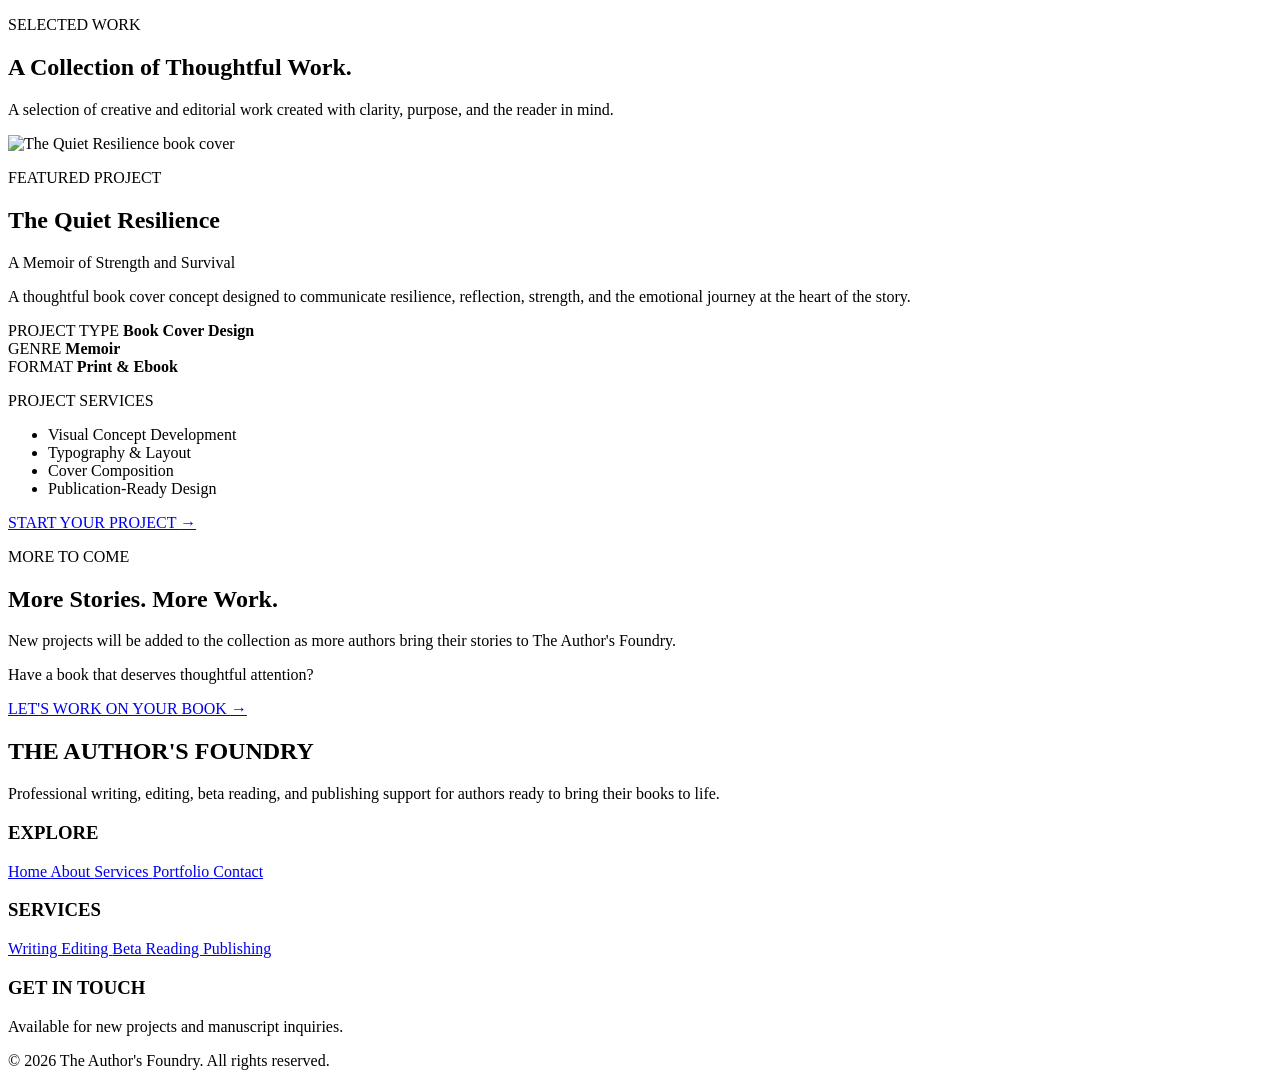
==== portfolio.html @ cd35de69 "Create portfolio.html" ====
<!DOCTYPE html>
<html lang="en">

<head>

    <meta charset="UTF-8">

    <meta
        name="viewport"
        content="width=device-width, initial-scale=1.0"
    >

    <title>Portfolio | The Author's Foundry</title>

    <!-- Google Fonts -->

    <link rel="preconnect" href="https://fonts.googleapis.com">

    <link
        rel="preconnect"
        href="https://fonts.gstatic.com"
        crossorigin
    >

    <link
        href="https://fonts.googleapis.com/css2?family=Inter:wght@400;500;600&family=Playfair+Display:ital,wght@0,400;0,500;0,600;0,700;1,500;1,600&display=swap"
        rel="stylesheet"
    >

    <!-- Main Stylesheet -->

    <link rel="stylesheet" href="css/style.css">

</head>


<body>


<!-- =================================
     PORTFOLIO PAGE
================================= -->

<main class="portfolio-page">


    <!-- =================================
         PAGE INTRO
    ================================= -->

    <section class="portfolio-page-hero">

        <p class="portfolio-eyebrow">
            SELECTED WORK
        </p>

        <h1>
            A Collection of
            <span>Thoughtful Work.</span>
        </h1>

        <p class="portfolio-page-intro">
            A selection of creative and editorial work created
            with clarity, purpose, and the reader in mind.
        </p>

    </section>



    <!-- =================================
         FEATURED PROJECT
    ================================= -->

    <section class="portfolio-featured-project">


        <!-- BOOK COVER -->

        <div class="portfolio-featured-cover">

            <img
                src="images/quiet-resilience.png"
                alt="The Quiet Resilience book cover"
            >

        </div>



        <!-- PROJECT INFORMATION -->

        <div class="portfolio-featured-content">

            <p class="portfolio-project-category">
                FEATURED PROJECT
            </p>

            <h2>
                The Quiet Resilience
            </h2>

            <p class="portfolio-project-subtitle">
                A Memoir of Strength and Survival
            </p>

            <p class="portfolio-project-description">

                A thoughtful book cover concept designed to
                communicate resilience, reflection, strength,
                and the emotional journey at the heart of the
                story.

            </p>


            <!-- PROJECT DETAILS -->

            <div class="portfolio-project-details">

                <div>

                    <span>PROJECT TYPE</span>

                    <strong>
                        Book Cover Design
                    </strong>

                </div>


                <div>

                    <span>GENRE</span>

                    <strong>
                        Memoir
                    </strong>

                </div>


                <div>

                    <span>FORMAT</span>

                    <strong>
                        Print & Ebook
                    </strong>

                </div>

            </div>


            <!-- SERVICES -->

            <div class="portfolio-services">

                <p>
                    PROJECT SERVICES
                </p>

                <ul>

                    <li>
                        Visual Concept Development
                    </li>

                    <li>
                        Typography & Layout
                    </li>

                    <li>
                        Cover Composition
                    </li>

                    <li>
                        Publication-Ready Design
                    </li>

                </ul>

            </div>


            <!-- CTA -->

            <a
                href="index.html#contact"
                class="portfolio-project-button"
            >

                START YOUR PROJECT

                <span>→</span>

            </a>

        </div>

    </section>



    <!-- =================================
         FUTURE WORK
    ================================= -->

    <section class="portfolio-coming">

        <p class="portfolio-eyebrow">
            MORE TO COME
        </p>

        <h2>
            More Stories.
            <span>More Work.</span>
        </h2>

        <p>
            New projects will be added to the collection as
            more authors bring their stories to The Author's
            Foundry.
        </p>

    </section>



    <!-- =================================
         FINAL CTA
    ================================= -->

    <section class="portfolio-page-cta">

        <p>
            Have a book that deserves thoughtful attention?
        </p>

        <a href="index.html#contact">

            LET'S WORK ON YOUR BOOK

            <span>→</span>

        </a>

    </section>


</main>



<!-- =================================
     FOOTER
================================= -->

<footer class="site-footer">

    <div class="footer-container">


        <!-- BRAND -->

        <div class="footer-brand">

            <h2>

                THE AUTHOR'S

                <span>FOUNDRY</span>

            </h2>

            <p>

                Professional writing, editing, beta reading,
                and publishing support for authors ready to
                bring their books to life.

            </p>

        </div>



        <!-- EXPLORE -->

        <div class="footer-links">

            <h3>
                EXPLORE
            </h3>

            <a href="index.html">
                Home
            </a>

            <a href="index.html#about">
                About
            </a>

            <a href="index.html#services">
                Services
            </a>

            <a href="portfolio.html">
                Portfolio
            </a>

            <a href="index.html#contact">
                Contact
            </a>

        </div>



        <!-- SERVICES -->

        <div class="footer-links">

            <h3>
                SERVICES
            </h3>

            <a href="index.html#services">
                Writing
            </a>

            <a href="index.html#services">
                Editing
            </a>

            <a href="index.html#services">
                Beta Reading
            </a>

            <a href="index.html#services">
                Publishing
            </a>

        </div>



        <!-- CONTACT -->

        <div class="footer-contact">

            <h3>
                GET IN TOUCH
            </h3>

            <p>
                Available for new projects
                and manuscript inquiries.
            </p>

        </div>


    </div>



    <!-- FOOTER BOTTOM -->

    <div class="footer-bottom">

        <p>
            © 2026 The Author's Foundry.
            All rights reserved.
        </p>

    </div>


</footer>



</body>

</html>
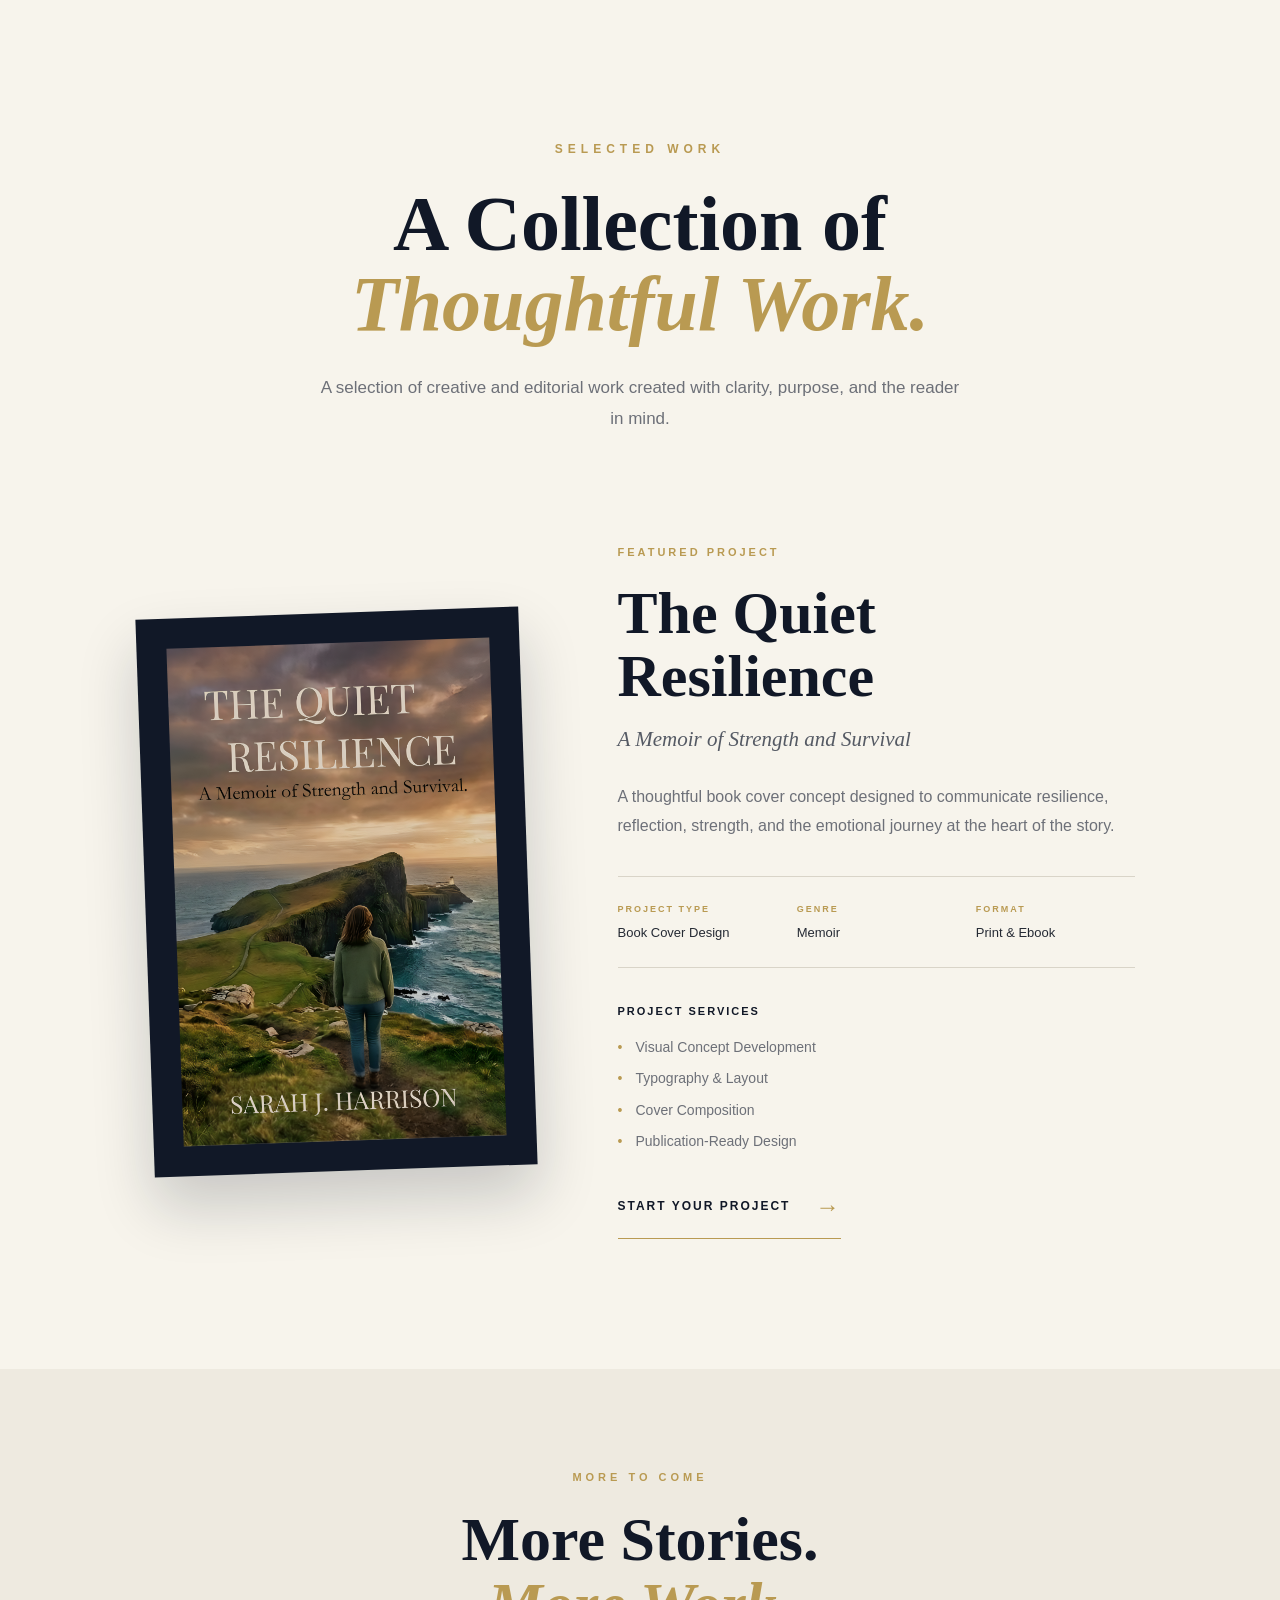
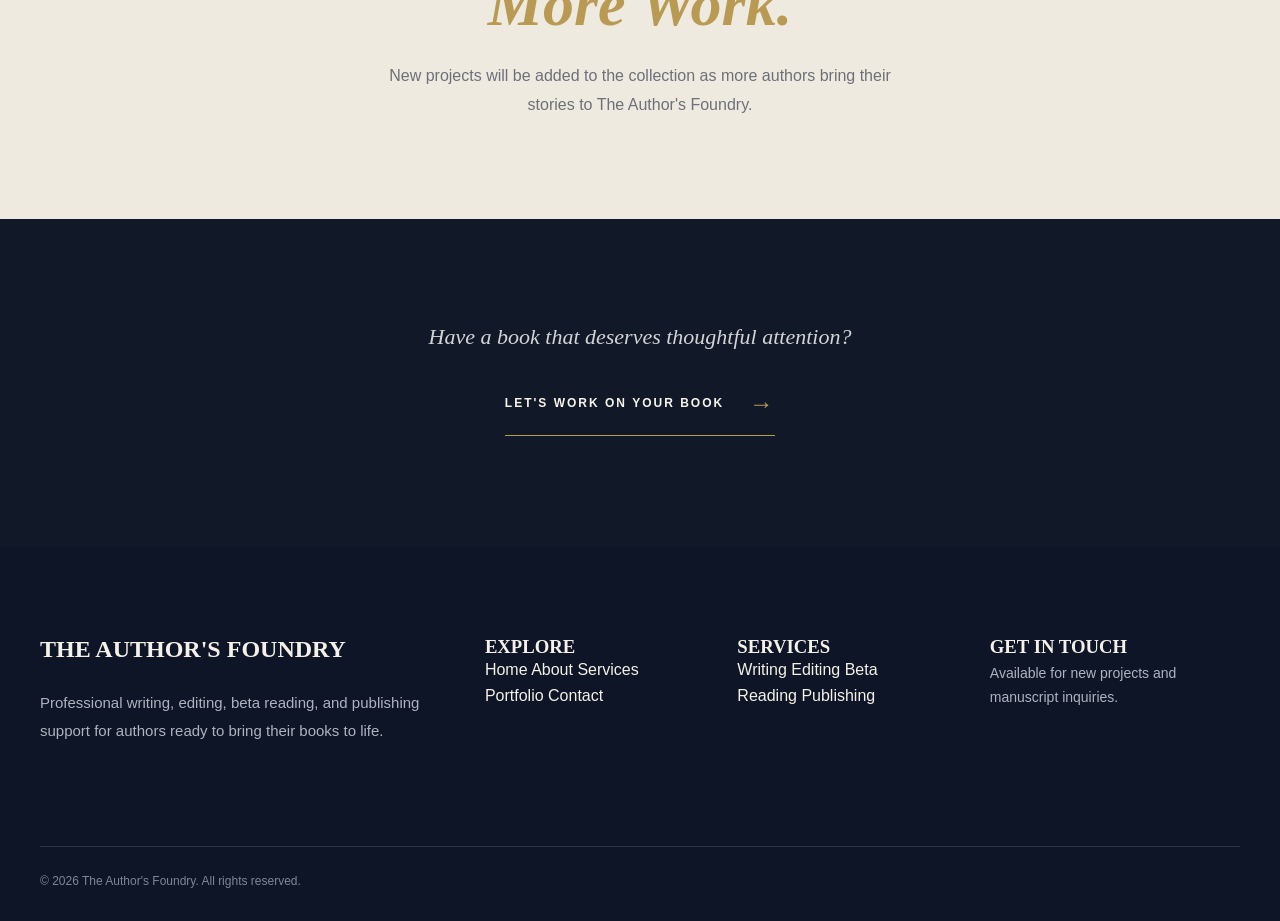
==== commit a9f4584c: "portfolio.html" ====
--- a/portfolio.html
+++ b/portfolio.html
@@ -29,7 +29,7 @@
 
     <!-- Main Stylesheet -->
 
-    <link rel="stylesheet" href="css/style.css">
+    <link rel="stylesheet" href="style.css">
 
 </head>
 
@@ -80,7 +80,7 @@
         <div class="portfolio-featured-cover">
 
             <img
-                src="images/quiet-resilience.png"
+                src="quiet-resilience.png"
                 alt="The Quiet Resilience book cover"
             >
 
--- a/style.css
+++ b/style.css
@@ -0,0 +1,5146 @@
+/* =========================================
+   THE AUTHOR'S FOUNDRY
+   Global Styles
+   ========================================= */
+
+
+/* ---------- CSS VARIABLES ---------- */
+
+:root {
+    --navy: #101828;
+    --navy-light: #182337;
+
+    --ivory: #f8f5ef;
+    --beige: #efe9de;
+
+    --gold: #b8944a;
+    --gold-light: #d2b878;
+
+    --white: #ffffff;
+    --black: #111111;
+    --text: #242424;
+    --text-light: #667085;
+
+    --serif: "Playfair Display", Georgia, serif;
+    --sans: "Inter", Arial, sans-serif;
+
+    --container: 1200px;
+    --radius: 8px;
+
+    --transition: 0.3s ease;
+}
+
+
+/* ---------- RESET ---------- */
+
+* {
+    margin: 0;
+    padding: 0;
+    box-sizing: border-box;
+}
+
+
+html {
+    scroll-behavior: smooth;
+}
+
+
+body {
+    font-family: var(--sans);
+    color: var(--text);
+    background: var(--ivory);
+    line-height: 1.6;
+}
+
+
+/* ---------- IMAGES ---------- */
+
+img {
+    max-width: 100%;
+    display: block;
+}
+
+
+/* ---------- LINKS ---------- */
+
+a {
+    color: inherit;
+    text-decoration: none;
+}
+
+
+/* ---------- BUTTONS ---------- */
+
+button,
+a {
+    -webkit-tap-highlight-color: transparent;
+}
+
+
+/* ---------- CONTAINER ---------- */
+
+.container {
+    width: min(100% - 40px, var(--container));
+    margin-inline: auto;
+}
+
+
+/* ---------- HEADINGS ---------- */
+
+h1,
+h2,
+h3,
+h4 {
+    font-family: var(--serif);
+    line-height: 1.15;
+}
+
+
+/* ---------- BUTTON ---------- */
+
+.btn {
+    display: inline-flex;
+    align-items: center;
+    justify-content: center;
+
+    padding: 14px 24px;
+
+    border: 1px solid transparent;
+    border-radius: var(--radius);
+
+    font-family: var(--sans);
+    font-size: 0.9rem;
+    font-weight: 600;
+
+    cursor: pointer;
+
+    transition: var(--transition);
+}
+
+
+.btn-primary {
+    background: var(--gold);
+    color: var(--white);
+}
+
+
+.btn-primary:hover {
+    background: var(--gold-light);
+}
+
+
+.btn-outline {
+    border-color: var(--gold);
+    color: var(--gold);
+    background: transparent;
+}
+
+
+.btn-outline:hover {
+    background: var(--gold);
+    color: var(--white);
+}
+
+
+/* ---------- SECTION ---------- */
+
+.section {
+    padding: 90px 0;
+}
+
+
+/* ---------- MOBILE ---------- */
+
+@media (max-width: 768px) {
+
+    .container {
+        width: min(100% - 32px, var(--container));
+    }
+
+    .section {
+        padding: 70px 0;
+    }
+
+    .btn {
+        padding: 13px 20px;
+    }
+
+}
+/* =========================================
+   HEADER / NAVIGATION
+   ========================================= */
+
+.site-header {
+    position: relative;
+    z-index: 1000;
+
+    background: var(--navy);
+    color: var(--white);
+}
+
+
+.nav-container {
+    min-height: 82px;
+
+    display: flex;
+    align-items: center;
+    justify-content: space-between;
+
+    gap: 30px;
+}
+
+
+/* ---------- BRAND ---------- */
+
+.brand {
+    display: flex;
+    flex-direction: column;
+
+    line-height: 1;
+    flex-shrink: 0;
+}
+
+
+.brand-main {
+    font-family: var(--sans);
+    font-size: 0.65rem;
+    font-weight: 600;
+
+    letter-spacing: 0.18em;
+}
+
+
+.brand-sub {
+    margin-top: 4px;
+
+    font-family: var(--serif);
+    font-size: 1.35rem;
+    font-weight: 600;
+
+    letter-spacing: 0.04em;
+}
+
+
+/* ---------- DESKTOP NAV ---------- */
+
+.desktop-nav {
+    display: flex;
+    align-items: center;
+    gap: 28px;
+
+    margin-left: auto;
+}
+
+
+.desktop-nav a {
+    position: relative;
+
+    font-size: 0.85rem;
+    font-weight: 500;
+
+    color: rgba(255, 255, 255, 0.85);
+
+    transition: var(--transition);
+}
+
+
+.desktop-nav a:hover {
+    color: var(--gold-light);
+}
+
+
+/* ---------- NAV CTA ---------- */
+
+.nav-cta {
+    padding: 11px 18px;
+    font-size: 0.8rem;
+}
+
+
+/* ---------- MOBILE MENU BUTTON ---------- */
+
+.menu-toggle {
+    display: none;
+
+    width: 42px;
+    height: 42px;
+
+    padding: 9px;
+
+    border: 1px solid rgba(255, 255, 255, 0.25);
+    border-radius: 6px;
+
+    background: transparent;
+
+    cursor: pointer;
+}
+
+
+.menu-toggle span {
+    display: block;
+
+    width: 100%;
+    height: 2px;
+
+    margin: 5px 0;
+
+    background: var(--white);
+
+    transition: var(--transition);
+}
+
+
+/* ---------- MOBILE NAV ---------- */
+
+.mobile-nav {
+    display: none;
+
+    flex-direction: column;
+
+    padding: 20px 16px 25px;
+
+    border-top: 1px solid rgba(255, 255, 255, 0.1);
+
+    background: var(--navy);
+}
+
+
+.mobile-nav a {
+    padding: 14px 0;
+
+    font-size: 0.95rem;
+
+    color: rgba(255, 255, 255, 0.9);
+}
+
+
+.mobile-nav .btn {
+    width: 100%;
+    margin-top: 10px;
+}
+
+
+/* =========================================
+   MOBILE HEADER
+   ========================================= */
+
+@media (max-width: 768px) {
+
+    .nav-container {
+        min-height: 72px;
+    }
+
+    .desktop-nav,
+    .nav-cta {
+        display: none;
+    }
+
+    .menu-toggle {
+        display: block;
+    }
+
+    .mobile-nav.active {
+        display: flex;
+    }
+
+    .brand-sub {
+        font-size: 1.2rem;
+    }
+}
+/* =========================================
+   HERO SECTION
+   ========================================= */
+
+.hero {
+    position: relative;
+
+    overflow: hidden;
+
+    background: var(--navy);
+    color: var(--white);
+
+    padding: 100px 0 90px;
+}
+
+
+.hero-container {
+    display: grid;
+
+    grid-template-columns: 1.15fr 0.85fr;
+
+    align-items: center;
+
+    gap: 70px;
+
+    min-height: 600px;
+}
+
+
+/* ---------- HERO CONTENT ---------- */
+
+.hero-content {
+    position: relative;
+    z-index: 2;
+}
+
+
+.eyebrow {
+    margin-bottom: 22px;
+
+    color: var(--gold-light);
+
+    font-size: 0.72rem;
+    font-weight: 600;
+
+    letter-spacing: 0.16em;
+}
+
+
+.hero h1 {
+    max-width: 700px;
+
+    font-size: clamp(3.2rem, 6vw, 5.8rem);
+
+    font-weight: 600;
+
+    letter-spacing: -0.03em;
+}
+
+
+.hero h1 span {
+    display: block;
+
+    color: var(--gold-light);
+
+    font-style: italic;
+}
+
+
+.hero-description {
+    max-width: 590px;
+
+    margin-top: 28px;
+
+    color: rgba(255, 255, 255, 0.72);
+
+    font-size: 1.05rem;
+
+    line-height: 1.8;
+}
+
+
+.hero-buttons {
+    display: flex;
+    flex-wrap: wrap;
+
+    gap: 14px;
+
+    margin-top: 35px;
+}
+
+
+/* ---------- LIGHT OUTLINE BUTTON ---------- */
+
+.btn-outline-light {
+    border-color: rgba(255, 255, 255, 0.35);
+
+    color: var(--white);
+
+    background: transparent;
+}
+
+
+.btn-outline-light:hover {
+    border-color: var(--gold-light);
+
+    color: var(--gold-light);
+}
+
+
+/* ---------- HERO TRUST ---------- */
+
+.hero-trust {
+    display: flex;
+    flex-wrap: wrap;
+
+    gap: 18px;
+
+    margin-top: 45px;
+
+    color: rgba(255, 255, 255, 0.5);
+
+    font-size: 0.72rem;
+    font-weight: 500;
+
+    letter-spacing: 0.08em;
+    text-transform: uppercase;
+}
+
+
+.hero-trust span:not(:last-child)::after {
+    content: "•";
+
+    margin-left: 18px;
+
+    color: var(--gold);
+}
+
+
+/* =========================================
+   HERO BOOK VISUAL
+   ========================================= */
+
+.hero-visual {
+    position: relative;
+
+    display: flex;
+
+    align-items: center;
+    justify-content: center;
+
+    min-height: 500px;
+}
+
+
+.book-card {
+    position: relative;
+
+    z-index: 2;
+
+    transform: rotate(-5deg);
+
+    filter: drop-shadow(25px 30px 25px rgba(0, 0, 0, 0.35));
+
+    transition: transform 0.5s ease;
+}
+
+
+.book-card:hover {
+    transform: rotate(-2deg) translateY(-8px);
+}
+
+
+.book-cover {
+    width: 280px;
+    height: 400px;
+
+    padding: 35px 30px;
+
+    display: flex;
+    flex-direction: column;
+    justify-content: space-between;
+
+    background:
+        linear-gradient(
+            145deg,
+            #182337,
+            #0b111d
+        );
+
+    border: 1px solid rgba(184, 148, 74, 0.5);
+
+    box-shadow:
+        inset 0 0 0 8px rgba(184, 148, 74, 0.04),
+        inset 0 0 40px rgba(0, 0, 0, 0.4);
+}
+
+
+.book-cover-top {
+    font-size: 0.65rem;
+    font-weight: 600;
+
+    letter-spacing: 0.2em;
+
+    color: var(--gold-light);
+}
+
+
+.book-cover-title {
+    font-family: var(--serif);
+
+    font-size: 3.3rem;
+    font-weight: 600;
+
+    line-height: 0.95;
+
+    letter-spacing: -0.03em;
+}
+
+
+.book-cover-bottom {
+    font-size: 0.58rem;
+    font-weight: 500;
+
+    letter-spacing: 0.16em;
+
+    color: rgba(255, 255, 255, 0.6);
+}
+
+
+/* ---------- DECORATIVE ELEMENTS ---------- */
+
+.hero-decoration {
+    position: absolute;
+
+    border: 1px solid rgba(184, 148, 74, 0.25);
+
+    border-radius: 50%;
+}
+
+
+.decoration-one {
+    width: 330px;
+    height: 330px;
+
+    top: 50%;
+    left: 50%;
+
+    transform: translate(-50%, -50%);
+}
+
+
+.decoration-two {
+    width: 430px;
+    height: 430px;
+
+    top: 50%;
+    left: 50%;
+
+    transform: translate(-50%, -50%);
+
+    border-color: rgba(184, 148, 74, 0.1);
+}
+
+
+/* =========================================
+   HERO MOBILE
+   ========================================= */
+
+@media (max-width: 900px) {
+
+    .hero-container {
+        grid-template-columns: 1fr;
+
+        gap: 40px;
+
+        min-height: auto;
+    }
+
+    .hero-content {
+        text-align: center;
+    }
+
+    .hero h1 {
+        margin-inline: auto;
+    }
+
+    .hero-description {
+        margin-inline: auto;
+    }
+
+    .hero-buttons {
+        justify-content: center;
+    }
+
+    .hero-trust {
+        justify-content: center;
+    }
+
+    .hero-visual {
+        min-height: 440px;
+    }
+}
+
+
+@media (max-width: 768px) {
+
+    .hero {
+        padding: 75px 0 60px;
+    }
+
+    .hero h1 {
+        font-size: clamp(2.8rem, 13vw, 4.2rem);
+    }
+
+    .hero-description {
+        font-size: 0.95rem;
+    }
+
+    .hero-buttons {
+        flex-direction: column;
+    }
+
+    .hero-buttons .btn {
+        width: 100%;
+    }
+
+    .hero-trust {
+        gap: 10px;
+
+        font-size: 0.62rem;
+    }
+
+    .hero-trust span:not(:last-child)::after {
+        margin-left: 10px;
+    }
+
+    .hero-visual {
+        min-height: 400px;
+    }
+
+    .book-cover {
+        width: 230px;
+        height: 330px;
+    }
+
+    .book-cover-title {
+        font-size: 2.7rem;
+    }
+
+    .decoration-one {
+        width: 280px;
+        height: 280px;
+    }
+
+    .decoration-two {
+        width: 350px;
+        height: 350px;
+    }
+}
+/* =========================================
+   INTRODUCTION SECTION
+   ========================================= */
+
+.intro-section {
+    position: relative;
+    overflow: hidden;
+    background: #f5f1e8;
+    color: var(--navy);
+    padding: 110px 0;
+}
+
+
+/* =========================================
+   INTRO CONTAINER
+   ========================================= */
+
+.intro-container {
+    display: grid;
+    grid-template-columns: 1fr 0.9fr;
+    align-items: center;
+    gap: 90px;
+}
+
+
+/* =========================================
+   INTRO CONTENT
+   ========================================= */
+
+.intro-content {
+    max-width: 650px;
+}
+
+
+.section-eyebrow {
+    margin-bottom: 22px;
+    color: var(--gold);
+    font-size: 0.7rem;
+    font-weight: 600;
+    letter-spacing: 0.16em;
+    text-transform: uppercase;
+}
+
+
+.intro-content h2 {
+    max-width: 650px;
+    margin: 0;
+    font-size: clamp(2.7rem, 5vw, 4.8rem);
+    font-weight: 600;
+    line-height: 1.02;
+    letter-spacing: -0.035em;
+}
+
+
+.intro-content h2 span {
+    display: block;
+    color: var(--gold);
+    font-style: italic;
+}
+
+
+.intro-lead {
+    max-width: 570px;
+    margin-top: 30px;
+    color: var(--navy);
+    font-size: 1.15rem;
+    font-weight: 500;
+    line-height: 1.7;
+}
+
+
+.intro-text {
+    max-width: 590px;
+    margin-top: 20px;
+    color: rgba(15, 23, 42, 0.68);
+    font-size: 0.98rem;
+    line-height: 1.8;
+}
+
+
+/* =========================================
+   TEXT LINK
+   ========================================= */
+
+.text-link {
+    display: inline-flex;
+    align-items: center;
+    gap: 12px;
+    margin-top: 32px;
+    color: var(--navy);
+    font-size: 0.78rem;
+    font-weight: 600;
+    letter-spacing: 0.08em;
+    text-transform: uppercase;
+    text-decoration: none;
+    border-bottom: 1px solid var(--gold);
+    padding-bottom: 7px;
+    transition:
+        color 0.3s ease,
+        gap 0.3s ease;
+}
+
+
+.text-link span {
+    color: var(--gold);
+    font-size: 1.1rem;
+}
+
+
+.text-link:hover {
+    color: var(--gold);
+    gap: 18px;
+}
+
+
+/* =========================================
+   INTRO VISUAL
+   ========================================= */
+
+.intro-visual {
+    position: relative;
+    display: flex;
+    align-items: center;
+    justify-content: center;
+    min-height: 500px;
+}
+
+
+/* =========================================
+   INTRO FRAME
+   ========================================= */
+
+.intro-frame {
+    position: relative;
+    z-index: 2;
+    width: 320px;
+    height: 430px;
+    padding: 14px;
+    border: 1px solid rgba(184, 148, 74, 0.45);
+    transform: rotate(4deg);
+    box-shadow:
+        0 25px 50px rgba(15, 23, 42, 0.12);
+}
+
+
+/* =========================================
+   INTRO CARD
+   ========================================= */
+
+.intro-card {
+    width: 100%;
+    height: 100%;
+    padding: 40px 32px;
+    display: flex;
+    flex-direction: column;
+    justify-content: space-between;
+    background:
+        linear-gradient(
+            145deg,
+            #182337,
+            #0b111d
+        );
+    color: var(--white);
+}
+
+
+.intro-card-mark {
+    color: var(--gold-light);
+    font-size: 0.62rem;
+    font-weight: 600;
+    letter-spacing: 0.2em;
+}
+
+
+.intro-card-title {
+    font-family: var(--serif);
+    font-size: 3.1rem;
+    font-weight: 600;
+    line-height: 0.95;
+    letter-spacing: -0.03em;
+}
+
+
+.intro-card-line {
+    width: 55px;
+    height: 1px;
+    background: var(--gold-light);
+}
+
+
+.intro-card p {
+    margin: 0;
+    color: rgba(255, 255, 255, 0.65);
+    font-size: 0.75rem;
+    font-weight: 500;
+    line-height: 1.8;
+    letter-spacing: 0.12em;
+    text-transform: uppercase;
+}
+
+
+/* =========================================
+   DECORATIVE CIRCLE
+   ========================================= */
+
+.intro-circle {
+    position: absolute;
+    width: 430px;
+    height: 430px;
+    top: 50%;
+    left: 50%;
+    border: 1px solid rgba(184, 148, 74, 0.18);
+    border-radius: 50%;
+    transform: translate(-50%, -50%);
+}
+
+
+.intro-circle::after {
+    content: "";
+    position: absolute;
+    width: 330px;
+    height: 330px;
+    top: 50%;
+    left: 50%;
+    border: 1px solid rgba(184, 148, 74, 0.1);
+    border-radius: 50%;
+    transform: translate(-50%, -50%);
+}
+
+
+/* =========================================
+   INTRO TABLET
+   ========================================= */
+
+@media (max-width: 900px) {
+
+    .intro-container {
+        grid-template-columns: 1fr;
+        gap: 70px;
+    }
+
+    .intro-content {
+        max-width: 700px;
+        margin-inline: auto;
+        text-align: center;
+    }
+
+    .intro-content h2 {
+        margin-inline: auto;
+    }
+
+    .intro-lead,
+    .intro-text {
+        margin-inline: auto;
+    }
+
+    .text-link {
+        justify-content: center;
+    }
+
+    .intro-visual {
+        min-height: 470px;
+    }
+}
+
+
+/* =========================================
+   INTRO MOBILE
+   ========================================= */
+
+@media (max-width: 768px) {
+
+    .intro-section {
+        padding: 80px 0 70px;
+    }
+
+    .intro-container {
+        gap: 55px;
+    }
+
+    .section-eyebrow {
+        font-size: 0.62rem;
+        line-height: 1.6;
+    }
+
+    .intro-content h2 {
+        font-size: clamp(2.5rem, 11vw, 3.7rem);
+    }
+
+    .intro-lead {
+        font-size: 1rem;
+    }
+
+    .intro-text {
+        font-size: 0.92rem;
+    }
+
+    .intro-visual {
+        min-height: 390px;
+    }
+
+    .intro-frame {
+        width: 250px;
+        height: 340px;
+    }
+
+    .intro-card {
+        padding: 30px 24px;
+    }
+
+    .intro-card-title {
+        font-size: 2.5rem;
+    }
+
+    .intro-card-mark {
+        font-size: 0.55rem;
+    }
+
+    .intro-card p {
+        font-size: 0.62rem;
+    }
+
+    .intro-circle {
+        width: 330px;
+        height: 330px;
+    }
+
+    .intro-circle::after {
+        width: 250px;
+        height: 250px;
+    }
+}
+/* =========================================
+   SERVICES SECTION
+   ========================================= */
+
+.services-section {
+    position: relative;
+    overflow: hidden;
+    background: var(--white);
+    color: var(--navy);
+    padding: 110px 0;
+}
+
+
+/* =========================================
+   SERVICES HEADER
+   ========================================= */
+
+.services-header {
+    max-width: 760px;
+    margin: 0 auto 65px;
+    text-align: center;
+}
+
+
+.services-header .section-eyebrow {
+    margin-bottom: 20px;
+}
+
+
+.services-header h2 {
+    margin: 0;
+    font-size: clamp(2.8rem, 5vw, 4.8rem);
+    font-weight: 600;
+    line-height: 1.02;
+    letter-spacing: -0.035em;
+}
+
+
+.services-header h2 span {
+    display: block;
+    color: var(--gold);
+    font-style: italic;
+}
+
+
+.services-intro {
+    max-width: 620px;
+    margin: 28px auto 0;
+    color: rgba(15, 23, 42, 0.65);
+    font-size: 1rem;
+    line-height: 1.8;
+}
+
+
+/* =========================================
+   SERVICES GRID
+   ========================================= */
+
+.services-grid {
+    display: grid;
+    grid-template-columns: repeat(2, 1fr);
+    gap: 22px;
+}
+
+
+/* =========================================
+   SERVICE CARD
+   ========================================= */
+
+.service-card {
+    position: relative;
+    display: flex;
+    flex-direction: column;
+    min-height: 480px;
+    padding: 38px;
+    background: #f5f1e8;
+    border: 1px solid rgba(15, 23, 42, 0.08);
+    transition:
+        transform 0.35s ease,
+        box-shadow 0.35s ease,
+        border-color 0.35s ease;
+}
+
+
+.service-card:hover {
+    transform: translateY(-7px);
+    border-color: rgba(184, 148, 74, 0.35);
+    box-shadow:
+        0 20px 45px rgba(15, 23, 42, 0.09);
+}
+
+
+/* =========================================
+   FEATURED SERVICE CARD
+   ========================================= */
+
+.service-card-featured {
+    background: var(--navy);
+    color: var(--white);
+    border-color: var(--navy);
+}
+
+
+.service-card-featured:hover {
+    border-color: var(--navy);
+}
+
+
+/* =========================================
+   SERVICE NUMBER
+   ========================================= */
+
+.service-number {
+    position: absolute;
+    top: 28px;
+    right: 30px;
+    color: rgba(15, 23, 42, 0.22);
+    font-size: 0.68rem;
+    font-weight: 600;
+    letter-spacing: 0.12em;
+}
+
+
+.service-card-featured .service-number {
+    color: rgba(255, 255, 255, 0.25);
+}
+
+
+/* =========================================
+   SERVICE ICON
+   ========================================= */
+
+.service-icon {
+    width: 52px;
+    height: 52px;
+    display: flex;
+    align-items: center;
+    justify-content: center;
+    margin-bottom: 45px;
+    border: 1px solid rgba(184, 148, 74, 0.5);
+    color: var(--gold);
+    font-family: var(--serif);
+    font-size: 1.5rem;
+    font-style: italic;
+}
+
+
+.service-card-featured .service-icon {
+    color: var(--gold-light);
+    border-color: rgba(201, 170, 100, 0.55);
+}
+
+
+/* =========================================
+   SERVICE TITLE
+   ========================================= */
+
+.service-card h3 {
+    margin: 0;
+    font-family: var(--serif);
+    font-size: 2.25rem;
+    font-weight: 600;
+    line-height: 1.1;
+}
+
+
+.service-card > p {
+    max-width: 440px;
+    margin-top: 18px;
+    color: rgba(15, 23, 42, 0.65);
+    font-size: 0.92rem;
+    line-height: 1.75;
+}
+
+
+.service-card-featured > p {
+    color: rgba(255, 255, 255, 0.65);
+}
+
+
+/* =========================================
+   SERVICE LIST
+   ========================================= */
+
+.service-list {
+    display: flex;
+    flex-direction: column;
+    gap: 9px;
+    margin: 28px 0 35px;
+    padding: 0;
+    list-style: none;
+}
+
+
+.service-list li {
+    position: relative;
+    padding-left: 18px;
+    color: rgba(15, 23, 42, 0.75);
+    font-size: 0.78rem;
+    font-weight: 500;
+}
+
+
+.service-list li::before {
+    content: "";
+    position: absolute;
+    width: 5px;
+    height: 5px;
+    top: 7px;
+    left: 0;
+    background: var(--gold);
+    border-radius: 50%;
+}
+
+
+.service-card-featured .service-list li {
+    color: rgba(255, 255, 255, 0.72);
+}
+
+
+/* =========================================
+   SERVICE LINK
+   ========================================= */
+
+.service-link {
+    display: inline-flex;
+    align-items: center;
+    gap: 10px;
+    width: fit-content;
+    margin-top: auto;
+    color: var(--navy);
+    font-size: 0.72rem;
+    font-weight: 600;
+    letter-spacing: 0.08em;
+    text-decoration: none;
+    text-transform: uppercase;
+    border-bottom: 1px solid var(--gold);
+    padding-bottom: 7px;
+    transition:
+        gap 0.3s ease,
+        color 0.3s ease;
+}
+
+
+.service-link span {
+    color: var(--gold);
+    font-size: 1rem;
+}
+
+
+.service-link:hover {
+    gap: 16px;
+    color: var(--gold);
+}
+
+
+.service-card-featured .service-link {
+    color: var(--white);
+}
+
+
+/* =========================================
+   SERVICES CTA
+   ========================================= */
+
+.services-cta {
+    display: flex;
+    align-items: center;
+    justify-content: center;
+    gap: 25px;
+    margin-top: 60px;
+    padding-top: 45px;
+    border-top: 1px solid rgba(15, 23, 42, 0.1);
+}
+
+
+.services-cta p {
+    margin: 0;
+    color: rgba(15, 23, 42, 0.6);
+    font-size: 0.9rem;
+}
+
+
+/* =========================================
+   DARK BUTTON
+   ========================================= */
+
+.btn-dark {
+    background: var(--navy);
+    color: var(--white);
+    border-color: var(--navy);
+}
+
+
+.btn-dark:hover {
+    background: var(--gold);
+    border-color: var(--gold);
+    color: var(--white);
+}
+
+
+/* =========================================
+   SERVICES TABLET
+   ========================================= */
+
+@media (max-width: 900px) {
+
+    .services-grid {
+        grid-template-columns: 1fr;
+        max-width: 650px;
+        margin-inline: auto;
+    }
+
+    .service-card {
+        min-height: 430px;
+    }
+
+    .services-cta {
+        flex-direction: column;
+        text-align: center;
+    }
+}
+
+
+/* =========================================
+   SERVICES MOBILE
+   ========================================= */
+
+@media (max-width: 768px) {
+
+    .services-section {
+        padding: 80px 0 70px;
+    }
+
+    .services-header {
+        margin-bottom: 45px;
+    }
+
+    .services-header h2 {
+        font-size: clamp(2.5rem, 11vw, 3.7rem);
+    }
+
+    .services-intro {
+        font-size: 0.92rem;
+    }
+
+    .services-grid {
+        gap: 16px;
+    }
+
+    .service-card {
+        min-height: 420px;
+        padding: 30px;
+    }
+
+    .service-icon {
+        width: 48px;
+        height: 48px;
+        margin-bottom: 38px;
+    }
+
+    .service-card h3 {
+        font-size: 2rem;
+    }
+
+    .service-card > p {
+        font-size: 0.9rem;
+    }
+
+    .services-cta {
+        margin-top: 45px;
+        padding-top: 35px;
+    }
+
+    .services-cta p {
+        font-size: 0.85rem;
+    }
+
+    .services-cta .btn {
+        width: 100%;
+    }
+}
+/* =========================================
+   EDITORIAL PHILOSOPHY SECTION
+   ========================================= */
+
+.philosophy-section {
+    position: relative;
+    overflow: hidden;
+    background: var(--navy);
+    color: var(--white);
+    padding: 120px 0;
+}
+
+
+/* =========================================
+   PHILOSOPHY CONTAINER
+   ========================================= */
+
+.philosophy-container {
+    display: grid;
+    grid-template-columns: 0.85fr 1.15fr;
+    align-items: center;
+    gap: 100px;
+}
+
+
+/* =========================================
+   PHILOSOPHY VISUAL
+   ========================================= */
+
+.philosophy-visual {
+    position: relative;
+    display: flex;
+    align-items: center;
+    justify-content: center;
+    min-height: 560px;
+}
+
+
+/* =========================================
+   PHILOSOPHY FRAME
+   ========================================= */
+
+.philosophy-frame {
+    position: relative;
+    z-index: 2;
+    width: 320px;
+    height: 440px;
+    padding: 13px;
+    border: 1px solid rgba(201, 170, 100, 0.45);
+    transform: rotate(-5deg);
+    box-shadow:
+        0 30px 60px rgba(0, 0, 0, 0.28);
+}
+
+
+/* =========================================
+   PHILOSOPHY CARD
+   ========================================= */
+
+.philosophy-card {
+    width: 100%;
+    height: 100%;
+    padding: 38px 32px;
+    display: flex;
+    flex-direction: column;
+    justify-content: space-between;
+
+    background:
+        linear-gradient(
+            145deg,
+            #1a263a,
+            #0a101c
+        );
+}
+
+
+/* =========================================
+   CARD TYPOGRAPHY
+   ========================================= */
+
+.philosophy-card-top {
+    margin: 0;
+    color: var(--gold-light);
+    font-size: 0.62rem;
+    font-weight: 600;
+    letter-spacing: 0.2em;
+}
+
+
+.philosophy-card-main {
+    font-family: var(--serif);
+    font-size: 3rem;
+    font-weight: 600;
+    line-height: 0.95;
+    letter-spacing: -0.035em;
+}
+
+
+.philosophy-card-main span {
+    color: var(--gold-light);
+    font-style: italic;
+}
+
+
+.philosophy-card-bottom {
+    color: rgba(255, 255, 255, 0.45);
+    font-size: 0.58rem;
+    font-weight: 500;
+    letter-spacing: 0.16em;
+}
+
+
+/* =========================================
+   DECORATIVE LINE
+   ========================================= */
+
+.philosophy-line {
+    position: absolute;
+    width: 430px;
+    height: 430px;
+    border: 1px solid rgba(201, 170, 100, 0.13);
+    border-radius: 50%;
+}
+
+
+/* =========================================
+   PHILOSOPHY CONTENT
+   ========================================= */
+
+.philosophy-content {
+    max-width: 650px;
+}
+
+
+.philosophy-content .section-eyebrow {
+    margin-bottom: 22px;
+}
+
+
+.philosophy-content h2 {
+    margin: 0;
+    font-size: clamp(2.8rem, 5vw, 4.7rem);
+    font-weight: 600;
+    line-height: 1.02;
+    letter-spacing: -0.035em;
+}
+
+
+.philosophy-content h2 span {
+    display: block;
+    color: var(--gold-light);
+    font-style: italic;
+}
+
+
+.philosophy-lead {
+    max-width: 580px;
+    margin-top: 30px;
+    color: rgba(255, 255, 255, 0.85);
+    font-size: 1.08rem;
+    font-weight: 500;
+    line-height: 1.75;
+}
+
+
+.philosophy-text {
+    max-width: 590px;
+    margin-top: 20px;
+    color: rgba(255, 255, 255, 0.62);
+    font-size: 0.95rem;
+    line-height: 1.85;
+}
+
+
+/* =========================================
+   PRINCIPLES
+   ========================================= */
+
+.philosophy-principles {
+    margin-top: 42px;
+    border-top: 1px solid rgba(255, 255, 255, 0.12);
+}
+
+
+.principle {
+    display: grid;
+    grid-template-columns: 45px 1fr;
+    gap: 15px;
+    padding: 20px 0;
+    border-bottom: 1px solid rgba(255, 255, 255, 0.12);
+}
+
+
+.principle-number {
+    padding-top: 3px;
+    color: var(--gold-light);
+    font-size: 0.65rem;
+    font-weight: 600;
+    letter-spacing: 0.08em;
+}
+
+
+.principle h3 {
+    margin: 0;
+    font-family: var(--serif);
+    font-size: 1.35rem;
+    font-weight: 500;
+}
+
+
+.principle p {
+    max-width: 480px;
+    margin: 7px 0 0;
+    color: rgba(255, 255, 255, 0.52);
+    font-size: 0.82rem;
+    line-height: 1.65;
+}
+
+
+/* =========================================
+   PHILOSOPHY LINK
+   ========================================= */
+
+.philosophy-content .text-link {
+    margin-top: 35px;
+    color: var(--white);
+}
+
+
+.philosophy-content .text-link:hover {
+    color: var(--gold-light);
+}
+
+
+/* =========================================
+   PHILOSOPHY TABLET
+   ========================================= */
+
+@media (max-width: 900px) {
+
+    .philosophy-container {
+        grid-template-columns: 1fr;
+        gap: 75px;
+    }
+
+    .philosophy-content {
+        max-width: 700px;
+        margin-inline: auto;
+        text-align: center;
+    }
+
+    .philosophy-content h2 {
+        margin-inline: auto;
+    }
+
+    .philosophy-lead,
+    .philosophy-text {
+        margin-inline: auto;
+    }
+
+    .philosophy-content .text-link {
+        justify-content: center;
+    }
+
+    .philosophy-visual {
+        min-height: 500px;
+    }
+
+    .philosophy-principles {
+        text-align: left;
+    }
+}
+
+
+/* =========================================
+   PHILOSOPHY MOBILE
+   ========================================= */
+
+@media (max-width: 768px) {
+
+    .philosophy-section {
+        padding: 85px 0 75px;
+    }
+
+    .philosophy-container {
+        gap: 60px;
+    }
+
+    .philosophy-visual {
+        min-height: 400px;
+    }
+
+    .philosophy-frame {
+        width: 250px;
+        height: 345px;
+    }
+
+    .philosophy-card {
+        padding: 30px 24px;
+    }
+
+    .philosophy-card-main {
+        font-size: 2.45rem;
+    }
+
+    .philosophy-card-top {
+        font-size: 0.54rem;
+    }
+
+    .philosophy-card-bottom {
+        font-size: 0.5rem;
+    }
+
+    .philosophy-line {
+        width: 330px;
+        height: 330px;
+    }
+
+    .philosophy-content h2 {
+        font-size: clamp(2.5rem, 11vw, 3.7rem);
+    }
+
+    .philosophy-lead {
+        font-size: 1rem;
+    }
+
+    .philosophy-text {
+        font-size: 0.9rem;
+    }
+
+    .principle {
+        grid-template-columns: 38px 1fr;
+        gap: 10px;
+        padding: 18px 0;
+    }
+
+    .principle h3 {
+        font-size: 1.2rem;
+    }
+
+    .principle p {
+        font-size: 0.78rem;
+    }
+}
+/* =========================================
+   WHAT YOU GET / VALUE SECTION
+========================================= */
+
+.value-section {
+    background: var(--ivory);
+    color: var(--navy);
+    padding: 120px 0 110px;
+}
+
+
+/* ---------- HEADING ---------- */
+
+.value-heading {
+    max-width: 760px;
+    margin: 0 auto 75px;
+    text-align: center;
+}
+
+.section-eyebrow {
+    margin-bottom: 20px;
+
+    color: var(--gold);
+    font-size: 0.68rem;
+    font-weight: 600;
+
+    letter-spacing: 0.18em;
+    text-transform: uppercase;
+}
+
+.value-heading h2 {
+    max-width: 720px;
+    margin: 0 auto;
+
+    font-size: clamp(2.8rem, 6vw, 5rem);
+    font-weight: 600;
+
+    line-height: 1;
+    letter-spacing: -0.035em;
+}
+
+.value-heading h2 span {
+    display: block;
+
+    color: var(--gold);
+    font-style: italic;
+}
+
+.value-intro {
+    max-width: 650px;
+
+    margin: 30px auto 0;
+
+    color: rgba(15, 23, 42, 0.62);
+
+    font-size: 1rem;
+    line-height: 1.85;
+}
+
+
+/* =========================================
+   VALUE GRID
+========================================= */
+
+.value-grid {
+    display: grid;
+
+    grid-template-columns: repeat(2, 1fr);
+
+    border-top: 1px solid rgba(15, 23, 42, 0.15);
+    border-left: 1px solid rgba(15, 23, 42, 0.15);
+}
+
+
+/* ---------- VALUE ITEM ---------- */
+
+.value-item {
+    display: grid;
+
+    grid-template-columns: 70px 1fr;
+
+    gap: 25px;
+
+    padding: 45px 40px;
+
+    border-right: 1px solid rgba(15, 23, 42, 0.15);
+    border-bottom: 1px solid rgba(15, 23, 42, 0.15);
+
+    transition:
+        background 0.3s ease,
+        transform 0.3s ease;
+}
+
+.value-item:hover {
+    background: rgba(184, 148, 74, 0.05);
+}
+
+
+/* ---------- NUMBER ---------- */
+
+.value-number {
+    color: var(--gold);
+
+    font-size: 0.7rem;
+    font-weight: 600;
+
+    letter-spacing: 0.12em;
+}
+
+
+/* ---------- CONTENT ---------- */
+
+.value-content h3 {
+    margin-bottom: 12px;
+
+    font-family: var(--serif);
+
+    color: var(--navy);
+
+    font-size: 1.65rem;
+    font-weight: 600;
+
+    line-height: 1.15;
+}
+
+.value-content p {
+    max-width: 430px;
+
+    color: rgba(15, 23, 42, 0.62);
+
+    font-size: 0.9rem;
+    line-height: 1.75;
+}
+
+
+/* =========================================
+   VALUE CTA
+========================================= */
+
+.value-cta {
+    display: flex;
+
+    align-items: center;
+    justify-content: space-between;
+
+    gap: 30px;
+
+    margin-top: 55px;
+    padding-top: 35px;
+
+    border-top: 1px solid rgba(15, 23, 42, 0.15);
+}
+
+.value-cta p {
+    margin: 0;
+
+    color: rgba(15, 23, 42, 0.65);
+
+    font-size: 0.95rem;
+}
+
+
+.text-link {
+    display: inline-flex;
+
+    align-items: center;
+
+    gap: 15px;
+
+    padding-bottom: 10px;
+
+    border-bottom: 1px solid var(--gold);
+
+    color: var(--navy);
+
+    font-size: 0.72rem;
+    font-weight: 600;
+
+    letter-spacing: 0.13em;
+
+    text-decoration: none;
+
+    transition:
+        color 0.3s ease,
+        gap 0.3s ease;
+}
+
+.text-link span {
+    color: var(--gold);
+
+    font-size: 1.1rem;
+}
+
+.text-link:hover {
+    gap: 22px;
+    color: var(--gold);
+}
+
+
+/* =========================================
+   VALUE MOBILE
+========================================= */
+
+@media (max-width: 768px) {
+
+    .value-section {
+        padding: 85px 0 80px;
+    }
+
+
+    .value-heading {
+        margin-bottom: 55px;
+    }
+
+
+    .value-heading h2 {
+        font-size: clamp(2.7rem, 12vw, 4rem);
+    }
+
+
+    .value-intro {
+        margin-top: 25px;
+
+        font-size: 0.92rem;
+
+        line-height: 1.75;
+    }
+
+
+    .value-grid {
+        grid-template-columns: 1fr;
+    }
+
+
+    .value-item {
+        grid-template-columns: 45px 1fr;
+
+        gap: 18px;
+
+        padding: 32px 24px;
+    }
+
+
+    .value-content h3 {
+        font-size: 1.45rem;
+    }
+
+
+    .value-content p {
+        font-size: 0.86rem;
+    }
+
+
+    .value-cta {
+        flex-direction: column;
+
+        align-items: flex-start;
+
+        gap: 22px;
+
+        margin-top: 40px;
+    }
+
+}
+/* =========================================
+   TESTIMONIAL SECTION
+========================================= */
+
+.testimonial-section {
+    position: relative;
+
+    overflow: hidden;
+
+    background: var(--navy);
+    color: var(--white);
+
+    padding: 120px 0 115px;
+}
+
+
+/* =========================================
+   TESTIMONIAL HEADING
+========================================= */
+
+.testimonial-heading {
+    max-width: 760px;
+
+    margin: 0 auto 70px;
+
+    text-align: center;
+}
+
+.testimonial-eyebrow {
+    color: var(--gold-light);
+}
+
+.testimonial-heading h2 {
+    margin: 0;
+
+    font-size: clamp(2.8rem, 6vw, 5rem);
+
+    font-weight: 600;
+
+    line-height: 1;
+
+    letter-spacing: -0.035em;
+}
+
+.testimonial-heading h2 span {
+    display: block;
+
+    color: var(--gold-light);
+
+    font-style: italic;
+}
+
+.testimonial-heading > p:last-child {
+    max-width: 600px;
+
+    margin: 30px auto 0;
+
+    color: rgba(255, 255, 255, 0.62);
+
+    font-size: 0.98rem;
+
+    line-height: 1.8;
+}
+
+
+/* =========================================
+   TESTIMONIAL CARD
+========================================= */
+
+.testimonial-card {
+    position: relative;
+
+    max-width: 900px;
+
+    margin: 0 auto;
+
+    padding: 65px 70px;
+
+    border: 1px solid rgba(184, 148, 74, 0.28);
+
+    background:
+        linear-gradient(
+            145deg,
+            rgba(255, 255, 255, 0.025),
+            rgba(255, 255, 255, 0.01)
+        );
+
+    text-align: center;
+}
+
+
+/* ---------- QUOTE MARK ---------- */
+
+.quote-mark {
+    margin-bottom: 15px;
+
+    color: var(--gold-light);
+
+    font-family: var(--serif);
+
+    font-size: 5rem;
+
+    line-height: 0.7;
+}
+
+
+/* ---------- QUOTE ---------- */
+
+.testimonial-card blockquote {
+    max-width: 760px;
+
+    margin: 0 auto;
+
+    color: rgba(255, 255, 255, 0.9);
+
+    font-family: var(--serif);
+
+    font-size: clamp(1.45rem, 3vw, 2.1rem);
+
+    font-weight: 500;
+
+    line-height: 1.45;
+
+    letter-spacing: -0.015em;
+}
+
+
+/* =========================================
+   TESTIMONIAL AUTHOR
+========================================= */
+
+.testimonial-author {
+    display: flex;
+
+    align-items: center;
+    justify-content: center;
+
+    gap: 15px;
+
+    margin-top: 40px;
+}
+
+.author-line {
+    width: 35px;
+    height: 1px;
+
+    background: var(--gold);
+}
+
+.testimonial-author strong {
+    display: block;
+
+    color: var(--white);
+
+    font-size: 0.72rem;
+
+    font-weight: 600;
+
+    letter-spacing: 0.12em;
+
+    text-transform: uppercase;
+}
+
+.testimonial-author span {
+    display: block;
+
+    margin-top: 5px;
+
+    color: rgba(255, 255, 255, 0.45);
+
+    font-size: 0.7rem;
+
+    letter-spacing: 0.08em;
+}
+
+
+/* =========================================
+   TESTIMONIAL FOOTER
+========================================= */
+
+.testimonial-note {
+    display: flex;
+
+    align-items: center;
+    justify-content: center;
+
+    flex-wrap: wrap;
+
+    gap: 12px;
+
+    margin-top: 50px;
+
+    color: rgba(255, 255, 255, 0.4);
+
+    font-size: 0.63rem;
+
+    font-weight: 600;
+
+    letter-spacing: 0.16em;
+}
+
+.testimonial-dot {
+    color: var(--gold);
+}
+
+
+/* =========================================
+   TESTIMONIAL MOBILE
+========================================= */
+
+@media (max-width: 768px) {
+
+    .testimonial-section {
+        padding: 85px 0 80px;
+    }
+
+
+    .testimonial-heading {
+        margin-bottom: 50px;
+    }
+
+
+    .testimonial-heading h2 {
+        font-size: clamp(2.7rem, 12vw, 4rem);
+    }
+
+
+    .testimonial-heading > p:last-child {
+        font-size: 0.9rem;
+
+        line-height: 1.75;
+    }
+
+
+    .testimonial-card {
+        padding: 50px 25px;
+    }
+
+
+    .quote-mark {
+        font-size: 4.2rem;
+    }
+
+
+    .testimonial-card blockquote {
+        font-size: 1.35rem;
+
+        line-height: 1.5;
+    }
+
+
+    .testimonial-author {
+        margin-top: 32px;
+    }
+
+
+    .testimonial-note {
+        gap: 8px;
+
+        font-size: 0.55rem;
+
+        letter-spacing: 0.12em;
+    }
+
+}
+/* =========================================
+   AUTHOR TESTIMONIALS
+========================================= */
+
+.author-testimonials {
+    background: #f7f4ec;
+    padding: 110px 0 100px;
+    overflow: hidden;
+}
+
+
+/* =========================================
+   INTRO
+========================================= */
+
+.testimonial-intro {
+    max-width: 720px;
+    margin: 0 auto 60px;
+    padding: 0 30px;
+    text-align: center;
+}
+
+.testimonial-label {
+    display: block;
+    margin-bottom: 22px;
+
+    color: #b99a55;
+
+    font-size: 11px;
+    font-weight: 700;
+    letter-spacing: 4px;
+    text-transform: uppercase;
+}
+
+.testimonial-intro h2 {
+    margin: 0;
+
+    color: #101827;
+
+    font-family: Georgia, "Times New Roman", serif;
+    font-size: clamp(42px, 6vw, 68px);
+    line-height: 1;
+}
+
+.testimonial-intro h2 em {
+    color: #b99a55;
+    font-style: italic;
+}
+
+.testimonial-intro p {
+    max-width: 600px;
+    margin: 28px auto 0;
+
+    color: #686b72;
+
+    font-size: 17px;
+    line-height: 1.8;
+}
+
+
+/* =========================================
+   TESTIMONIAL SLIDER
+========================================= */
+
+.testimonial-slider {
+
+    display: flex;
+    gap: 24px;
+
+    overflow-x: auto;
+
+    padding: 10px 7vw 30px;
+
+    scroll-snap-type: x mandatory;
+    scroll-behavior: smooth;
+
+    -webkit-overflow-scrolling: touch;
+
+    scrollbar-width: none;
+}
+
+
+/* Hide scrollbar */
+
+.testimonial-slider::-webkit-scrollbar {
+    display: none;
+}
+
+
+/* =========================================
+   TESTIMONIAL CARD
+========================================= */
+
+.testimonial {
+
+    flex: 0 0 min(420px, 82vw);
+
+    min-height: 330px;
+
+    padding: 35px;
+
+    box-sizing: border-box;
+
+    background: #101827;
+
+    border: 1px solid rgba(185, 154, 85, 0.35);
+
+    scroll-snap-align: center;
+
+    display: flex;
+    flex-direction: column;
+    justify-content: center;
+}
+
+
+/* =========================================
+   CLIENT
+========================================= */
+
+.testimonial-person {
+
+    display: flex;
+    align-items: center;
+
+    gap: 16px;
+
+    margin-bottom: 22px;
+}
+
+
+/* Client image */
+
+.testimonial-person img {
+
+    width: 60px;
+    height: 60px;
+
+    flex-shrink: 0;
+
+    border-radius: 50%;
+
+    object-fit: cover;
+
+    background: #d9d2c2;
+
+    border: 1px solid rgba(185, 154, 85, 0.6);
+}
+
+
+/* Client name */
+
+.testimonial-person h3 {
+
+    margin: 0 0 5px;
+
+    color: #f7f4ec;
+
+    font-family: Georgia, "Times New Roman", serif;
+
+    font-size: 21px;
+}
+
+
+/* Client profession */
+
+.testimonial-person span {
+
+    color: #9b9da5;
+
+    font-size: 12px;
+
+    letter-spacing: 0.5px;
+}
+
+
+/* =========================================
+   STARS
+========================================= */
+
+.testimonial-stars {
+
+    margin-bottom: 20px;
+
+    color: #b99a55;
+
+    font-size: 15px;
+
+    letter-spacing: 3px;
+}
+
+
+/* =========================================
+   TESTIMONIAL TEXT
+========================================= */
+
+.testimonial-text {
+
+    margin: 0;
+
+    color: #c9cbd0;
+
+    font-size: 16px;
+
+    line-height: 1.85;
+}
+
+
+/* =========================================
+   DOTS
+========================================= */
+
+.testimonial-dots {
+
+    display: flex;
+
+    justify-content: center;
+
+    align-items: center;
+
+    gap: 8px;
+
+    margin-top: 20px;
+}
+
+
+.testimonial-dot {
+
+    display: block;
+
+    width: 7px;
+    height: 7px;
+
+    border-radius: 50%;
+
+    background: #c9c4b8;
+}
+
+
+.testimonial-dot.active {
+
+    width: 24px;
+
+    border-radius: 10px;
+
+    background: #b99a55;
+}
+
+
+/* =========================================
+   BOTTOM CTA
+========================================= */
+
+.testimonial-bottom {
+
+    max-width: 700px;
+
+    margin: 65px auto 0;
+
+    padding: 0 30px;
+
+    text-align: center;
+}
+
+
+.testimonial-bottom p {
+
+    margin-bottom: 25px;
+
+    color: #686b72;
+
+    font-size: 16px;
+}
+
+
+.testimonial-bottom a {
+
+    display: inline-flex;
+
+    align-items: center;
+
+    gap: 18px;
+
+    padding-bottom: 12px;
+
+    color: #101827;
+
+    border-bottom: 1px solid #b99a55;
+
+    font-size: 13px;
+
+    font-weight: 700;
+
+    letter-spacing: 2px;
+
+    text-decoration: none;
+}
+
+
+.testimonial-bottom a span {
+
+    color: #b99a55;
+
+    font-size: 22px;
+
+    transition: transform 0.3s ease;
+}
+
+
+.testimonial-bottom a:hover span {
+
+    transform: translateX(6px);
+}
+
+
+/* =========================================
+   MOBILE
+========================================= */
+
+@media (max-width: 600px) {
+
+    .author-testimonials {
+
+        padding: 85px 0 80px;
+
+    }
+
+
+    .testimonial-intro {
+
+        padding: 0 25px;
+
+        margin-bottom: 45px;
+
+    }
+
+
+    .testimonial-label {
+
+        font-size: 10px;
+
+        letter-spacing: 3px;
+
+    }
+
+
+    .testimonial-intro h2 {
+
+        font-size: 43px;
+
+    }
+
+
+    .testimonial-intro p {
+
+        font-size: 15px;
+
+        line-height: 1.75;
+
+    }
+
+
+    .testimonial-slider {
+
+        gap: 16px;
+
+        padding-left: 9vw;
+
+        padding-right: 9vw;
+
+    }
+
+
+    .testimonial {
+
+        flex-basis: 82vw;
+
+        min-height: 330px;
+
+        padding: 28px;
+
+    }
+
+
+    .testimonial-person img {
+
+        width: 54px;
+
+        height: 54px;
+
+    }
+
+
+    .testimonial-person h3 {
+
+        font-size: 18px;
+
+    }
+
+
+    .testimonial-text {
+
+        font-size: 15px;
+
+        line-height: 1.75;
+
+    }
+
+
+    .testimonial-bottom {
+
+        margin-top: 55px;
+
+    }
+
+}
+/* =========================================
+   TESTIMONIALS SECTION
+========================================= */
+
+.testimonials-section {
+    background: #f5f1e8;
+    padding: 110px 0 100px;
+    overflow: hidden;
+}
+
+
+/* =========================================
+   TESTIMONIAL HEADER
+========================================= */
+
+.testimonials-header {
+    max-width: 760px;
+    margin: 0 auto 70px;
+    padding: 0 30px;
+    text-align: center;
+}
+
+.testimonials-header .section-label {
+    display: block;
+    margin-bottom: 25px;
+
+    color: #b99a52;
+
+    font-family: Arial, sans-serif;
+    font-size: 13px;
+    font-weight: 600;
+
+    letter-spacing: 4px;
+    text-transform: uppercase;
+}
+
+.testimonials-header h2 {
+    margin: 0;
+
+    color: #101827;
+
+    font-family: Georgia, "Times New Roman", serif;
+    font-size: clamp(48px, 7vw, 78px);
+    font-weight: 700;
+
+    line-height: 0.98;
+}
+
+.testimonials-header h2 em {
+    display: block;
+
+    color: #b99a52;
+
+    font-style: italic;
+    font-weight: 600;
+}
+
+.testimonials-header p {
+    max-width: 650px;
+
+    margin: 45px auto 0;
+
+    color: #6d7077;
+
+    font-family: Arial, sans-serif;
+    font-size: 20px;
+    line-height: 1.7;
+}
+
+
+/* =========================================
+   HORIZONTAL TESTIMONIAL SLIDER
+========================================= */
+
+.testimonial-slider {
+
+    display: flex;
+
+    gap: 30px;
+
+    width: 100%;
+
+    padding: 0 9% 20px;
+
+    overflow-x: auto;
+    overflow-y: hidden;
+
+    scroll-snap-type: x mandatory;
+
+    scroll-behavior: smooth;
+
+    -webkit-overflow-scrolling: touch;
+
+    scrollbar-width: none;
+}
+
+.testimonial-slider::-webkit-scrollbar {
+    display: none;
+}
+
+
+/* =========================================
+   TESTIMONIAL CARD
+========================================= */
+
+.testimonial-card {
+
+    flex: 0 0 78%;
+
+    max-width: 700px;
+
+    min-height: 480px;
+
+    box-sizing: border-box;
+
+    padding: 65px 55px;
+
+    background: #101827;
+
+    border: 1px solid #263044;
+
+    scroll-snap-align: start;
+
+    display: flex;
+    flex-direction: column;
+
+    justify-content: flex-start;
+}
+
+
+/* =========================================
+   CLIENT INFORMATION
+========================================= */
+
+.testimonial-client {
+
+    display: flex;
+
+    align-items: center;
+
+    gap: 25px;
+}
+
+
+/* =========================================
+   CLIENT PHOTO
+========================================= */
+
+.client-photo {
+
+    position: relative;
+
+    width: 100px;
+    height: 100px;
+
+    flex: 0 0 100px;
+
+    overflow: hidden;
+
+    border-radius: 50%;
+
+    background: #ddd5c5;
+
+    display: flex;
+    align-items: center;
+    justify-content: center;
+}
+
+.client-photo img {
+
+    width: 100%;
+    height: 100%;
+
+    object-fit: cover;
+
+    border-radius: 50%;
+}
+
+
+/* Placeholder shown before you add the image */
+
+.photo-placeholder {
+
+    position: absolute;
+
+    inset: 0;
+
+    display: flex;
+
+    align-items: center;
+    justify-content: center;
+
+    background: #ddd5c5;
+
+    color: #101827;
+
+    font-family: Georgia, "Times New Roman", serif;
+
+    font-size: 25px;
+    font-weight: 700;
+}
+
+
+/* =========================================
+   CLIENT NAME
+========================================= */
+
+.client-info h3 {
+
+    margin: 0 0 8px;
+
+    color: #ffffff;
+
+    font-family: Georgia, "Times New Roman", serif;
+
+    font-size: 30px;
+
+    line-height: 1.1;
+}
+
+.client-info p {
+
+    margin: 0;
+
+    color: #9298a4;
+
+    font-family: Arial, sans-serif;
+
+    font-size: 16px;
+
+    line-height: 1.5;
+}
+
+
+/* =========================================
+   STARS
+========================================= */
+
+.testimonial-stars {
+
+    margin-top: 45px;
+
+    color: #c1a055;
+
+    font-family: Arial, sans-serif;
+
+    font-size: 22px;
+
+    letter-spacing: 5px;
+}
+
+
+/* =========================================
+   TESTIMONIAL TEXT
+========================================= */
+
+.testimonial-text {
+
+    max-width: 580px;
+
+    margin: 45px 0 0;
+
+    color: #c6c9d0;
+
+    font-family: Arial, sans-serif;
+
+    font-size: 22px;
+
+    line-height: 1.8;
+}
+
+
+/* =========================================
+   SLIDER DOTS
+========================================= */
+
+.testimonial-dots {
+
+    display: flex;
+
+    justify-content: center;
+    align-items: center;
+
+    gap: 14px;
+
+    margin-top: 35px;
+}
+
+.testimonial-dot {
+
+    width: 13px;
+    height: 13px;
+
+    padding: 0;
+
+    border: none;
+
+    border-radius: 50%;
+
+    background: #c8c5bd;
+
+    cursor: pointer;
+
+    transition:
+        width 0.3s ease,
+        background 0.3s ease,
+        border-radius 0.3s ease;
+}
+
+.testimonial-dot.active {
+
+    width: 44px;
+
+    background: #b99a52;
+
+    border-radius: 20px;
+}
+
+
+/* =========================================
+   TESTIMONIAL CTA
+========================================= */
+
+.testimonial-cta {
+
+    max-width: 650px;
+
+    margin: 80px auto 0;
+
+    padding: 0 30px;
+
+    text-align: center;
+}
+
+.testimonial-cta p {
+
+    margin: 0 0 45px;
+
+    color: #6d7077;
+
+    font-family: Arial, sans-serif;
+
+    font-size: 20px;
+
+    line-height: 1.6;
+}
+
+.testimonial-cta a {
+
+    display: inline-flex;
+
+    align-items: center;
+
+    gap: 25px;
+
+    padding-bottom: 15px;
+
+    border-bottom: 1px solid #b99a52;
+
+    color: #101827;
+
+    font-family: Arial, sans-serif;
+
+    font-size: 16px;
+
+    font-weight: 700;
+
+    letter-spacing: 3px;
+
+    text-decoration: none;
+}
+
+.testimonial-cta a span {
+
+    color: #b99a52;
+
+    font-size: 28px;
+
+    font-weight: 400;
+
+    line-height: 0;
+
+    transition: transform 0.3s ease;
+}
+
+.testimonial-cta a:hover span {
+
+    transform: translateX(7px);
+}
+
+
+/* =========================================
+   TABLET
+========================================= */
+
+@media (max-width: 768px) {
+
+    .testimonials-section {
+
+        padding: 85px 0 80px;
+    }
+
+    .testimonials-header {
+
+        margin-bottom: 55px;
+
+        padding: 0 25px;
+    }
+
+    .testimonials-header h2 {
+
+        font-size: 52px;
+    }
+
+    .testimonials-header p {
+
+        margin-top: 35px;
+
+        font-size: 18px;
+    }
+
+    .testimonial-slider {
+
+        gap: 20px;
+
+        padding-left: 30px;
+        padding-right: 30px;
+    }
+
+    .testimonial-card {
+
+        flex: 0 0 88%;
+
+        min-height: 440px;
+
+        padding: 45px 35px;
+    }
+
+    .client-photo {
+
+        width: 85px;
+        height: 85px;
+
+        flex-basis: 85px;
+    }
+
+    .client-info h3 {
+
+        font-size: 26px;
+    }
+
+    .testimonial-text {
+
+        font-size: 19px;
+
+        line-height: 1.75;
+    }
+
+}
+
+
+/* =========================================
+   PHONE
+========================================= */
+
+@media (max-width: 480px) {
+
+    .testimonials-section {
+
+        padding: 75px 0 70px;
+    }
+
+    .testimonials-header {
+
+        padding: 0 25px;
+
+        margin-bottom: 50px;
+    }
+
+    .testimonials-header .section-label {
+
+        font-size: 11px;
+
+        letter-spacing: 3px;
+    }
+
+    .testimonials-header h2 {
+
+        font-size: 46px;
+
+        line-height: 1;
+    }
+
+    .testimonials-header p {
+
+        font-size: 17px;
+
+        line-height: 1.7;
+    }
+
+    .testimonial-slider {
+
+        gap: 15px;
+
+        padding-left: 20px;
+        padding-right: 20px;
+    }
+
+    .testimonial-card {
+
+        flex: 0 0 calc(100vw - 40px);
+
+        min-height: 460px;
+
+        padding: 40px 30px;
+    }
+
+    .testimonial-client {
+
+        gap: 18px;
+    }
+
+    .client-photo {
+
+        width: 72px;
+        height: 72px;
+
+        flex-basis: 72px;
+    }
+
+    .client-info h3 {
+
+        font-size: 23px;
+    }
+
+    .client-info p {
+
+        font-size: 14px;
+    }
+
+    .testimonial-stars {
+
+        margin-top: 35px;
+
+        font-size: 19px;
+
+        letter-spacing: 3px;
+    }
+
+    .testimonial-text {
+
+        margin-top: 35px;
+
+        font-size: 18px;
+
+        line-height: 1.75;
+    }
+
+    .testimonial-cta {
+
+        margin-top: 65px;
+
+        padding: 0 25px;
+    }
+
+    .testimonial-cta p {
+
+        font-size: 18px;
+    }
+
+    .testimonial-cta a {
+
+        font-size: 14px;
+
+        letter-spacing: 2px;
+    }
+
+}
+/* =========================================
+   CONTACT / START PROJECT
+========================================= */
+
+.contact-section {
+    background: #101827;
+    padding: 120px 25px 110px;
+    color: #ffffff;
+}
+
+.contact-inner {
+    max-width: 850px;
+    margin: 0 auto;
+}
+
+.contact-label {
+    display: block;
+    margin-bottom: 25px;
+
+    color: #c1a055;
+
+    font-family: Arial, sans-serif;
+    font-size: 12px;
+    font-weight: 600;
+
+    letter-spacing: 4px;
+    text-transform: uppercase;
+
+    text-align: center;
+}
+
+.contact-section h2 {
+    margin: 0;
+
+    font-family: Georgia, "Times New Roman", serif;
+    font-size: clamp(48px, 8vw, 82px);
+    line-height: 0.98;
+
+    text-align: center;
+}
+
+.contact-section h2 em {
+    display: block;
+
+    color: #c1a055;
+
+    font-style: italic;
+}
+
+.contact-intro {
+    max-width: 680px;
+
+    margin: 45px auto 70px;
+
+    color: #aeb3bd;
+
+    font-family: Arial, sans-serif;
+    font-size: 19px;
+    line-height: 1.8;
+
+    text-align: center;
+}
+
+
+/* FORM */
+
+.contact-form {
+    max-width: 700px;
+    margin: 0 auto;
+}
+
+.form-group {
+    margin-bottom: 30px;
+}
+
+.form-group label {
+    display: block;
+
+    margin-bottom: 12px;
+
+    color: #c1a055;
+
+    font-family: Arial, sans-serif;
+    font-size: 11px;
+    font-weight: 700;
+
+    letter-spacing: 3px;
+}
+
+.form-group input,
+.form-group select,
+.form-group textarea {
+
+    width: 100%;
+
+    box-sizing: border-box;
+
+    padding: 18px 20px;
+
+    background: #151f31;
+
+    border: 1px solid #354052;
+
+    border-radius: 0;
+
+    color: #ffffff;
+
+    font-family: Arial, sans-serif;
+    font-size: 16px;
+
+    outline: none;
+
+    transition:
+        border-color 0.3s ease,
+        background 0.3s ease;
+}
+
+.form-group input::placeholder,
+.form-group textarea::placeholder {
+    color: #727a88;
+}
+
+.form-group input:focus,
+.form-group select:focus,
+.form-group textarea:focus {
+    border-color: #c1a055;
+    background: #182337;
+}
+
+.form-group select {
+    appearance: none;
+
+    cursor: pointer;
+}
+
+.form-group textarea {
+    resize: vertical;
+    min-height: 160px;
+    line-height: 1.7;
+}
+
+
+/* SUBMIT BUTTON */
+
+.contact-submit {
+
+    display: flex;
+
+    align-items: center;
+    justify-content: center;
+
+    gap: 25px;
+
+    width: 100%;
+
+    padding: 20px 25px;
+
+    margin-top: 15px;
+
+    background: #c1a055;
+
+    border: none;
+
+    color: #101827;
+
+    font-family: Arial, sans-serif;
+
+    font-size: 14px;
+    font-weight: 700;
+
+    letter-spacing: 2px;
+
+    cursor: pointer;
+
+    transition:
+        transform 0.3s ease,
+        background 0.3s ease;
+}
+
+.contact-submit span {
+    font-size: 25px;
+    font-weight: 400;
+
+    transition: transform 0.3s ease;
+}
+
+.contact-submit:hover {
+    background: #d0b16a;
+}
+
+.contact-submit:hover span {
+    transform: translateX(7px);
+}
+
+
+/* NOTE */
+
+.contact-note {
+
+    display: flex;
+
+    align-items: center;
+
+    gap: 20px;
+
+    margin-top: 60px;
+}
+
+.contact-note span {
+
+    flex: 1;
+
+    height: 1px;
+
+    background: #2d3748;
+}
+
+.contact-note p {
+
+    margin: 0;
+
+    color: #737b89;
+
+    font-family: Arial, sans-serif;
+
+    font-size: 13px;
+
+    text-align: center;
+}
+
+
+/* =========================================
+   MOBILE
+========================================= */
+
+@media (max-width: 600px) {
+
+    .contact-section {
+
+        padding: 85px 25px 80px;
+    }
+
+    .contact-label {
+
+        font-size: 10px;
+
+        letter-spacing: 3px;
+    }
+
+    .contact-section h2 {
+
+        font-size: 48px;
+    }
+
+    .contact-intro {
+
+        margin: 35px auto 50px;
+
+        font-size: 17px;
+
+        line-height: 1.7;
+    }
+
+    .form-group {
+
+        margin-bottom: 25px;
+    }
+
+    .contact-submit {
+
+        padding: 19px 15px;
+
+        font-size: 12px;
+
+        letter-spacing: 1.5px;
+    }
+
+    .contact-note {
+
+        margin-top: 45px;
+    }
+
+    .contact-note p {
+
+        font-size: 11px;
+    }
+
+}
+/* =========================
+   FOOTER
+========================= */
+
+.site-footer {
+    background: #0d1526;
+    color: #f5f1e8;
+    padding: 90px 30px 30px;
+}
+
+.footer-container {
+    max-width: 1200px;
+    margin: 0 auto;
+
+    display: grid;
+    grid-template-columns: 2fr 1fr 1fr 1.3fr;
+    gap: 60px;
+
+    padding-bottom: 70px;
+}
+
+
+/* Footer Brand */
+
+.footer-logo {
+    display: inline-flex;
+    flex-direction: column;
+
+    color: #f5f1e8;
+    text-decoration: none;
+
+    font-family: Georgia, "Times New Roman", serif;
+
+    font-size: 14px;
+    font-weight: 600;
+
+    letter-spacing: 4px;
+    line-height: 1.4;
+}
+
+.footer-logo span {
+    font-size: 28px;
+    letter-spacing: 2px;
+    margin-top: 4px;
+}
+
+.footer-brand p {
+    max-width: 380px;
+
+    margin: 25px 0 30px;
+
+    color: #aeb3bf;
+
+    font-size: 15px;
+    line-height: 1.9;
+}
+
+
+/* Footer CTA */
+
+.footer-cta {
+    display: inline-flex;
+    align-items: center;
+    gap: 15px;
+
+    color: #c6a354;
+
+    text-decoration: none;
+
+    font-size: 13px;
+    font-weight: 600;
+
+    letter-spacing: 2px;
+
+    padding-bottom: 12px;
+
+    border-bottom: 1px solid #c6a354;
+
+    transition: all 0.3s ease;
+}
+
+.footer-cta span {
+    font-size: 22px;
+    line-height: 1;
+}
+
+.footer-cta:hover {
+    color: #f5f1e8;
+    border-color: #f5f1e8;
+}
+
+
+/* Footer Columns */
+
+.footer-column {
+    display: flex;
+    flex-direction: column;
+    gap: 15px;
+}
+
+.footer-column h3 {
+    margin: 0 0 15px;
+
+    color: #c6a354;
+
+    font-size: 11px;
+    font-weight: 600;
+
+    letter-spacing: 3px;
+}
+
+.footer-column a {
+    color: #aeb3bf;
+
+    text-decoration: none;
+
+    font-size: 14px;
+
+    transition: color 0.3s ease;
+}
+
+.footer-column a:hover {
+    color: #f5f1e8;
+}
+
+
+/* Contact */
+
+.footer-contact p {
+    margin: 5px 0 0;
+
+    color: #aeb3bf;
+
+    font-size: 14px;
+    line-height: 1.7;
+}
+
+
+/* Footer Bottom */
+
+.footer-bottom {
+    max-width: 1200px;
+
+    margin: 0 auto;
+
+    padding-top: 25px;
+
+    border-top: 1px solid rgba(255, 255, 255, 0.12);
+
+    display: flex;
+    justify-content: space-between;
+    align-items: center;
+
+    gap: 20px;
+}
+
+.footer-bottom p {
+    margin: 0;
+
+    color: #7f8796;
+
+    font-size: 12px;
+}
+
+
+/* Social Links */
+
+.footer-socials {
+    display: flex;
+    gap: 25px;
+}
+
+.footer-socials a {
+    color: #7f8796;
+
+    text-decoration: none;
+
+    font-size: 12px;
+
+    transition: color 0.3s ease;
+}
+
+.footer-socials a:hover {
+    color: #c6a354;
+}
+
+
+/* =========================
+   MOBILE FOOTER
+========================= */
+
+@media (max-width: 768px) {
+
+    .site-footer {
+        padding: 70px 25px 25px;
+    }
+
+    .footer-container {
+        grid-template-columns: 1fr;
+
+        gap: 45px;
+
+        padding-bottom: 50px;
+    }
+
+    .footer-brand p {
+        max-width: 100%;
+    }
+
+    .footer-bottom {
+        flex-direction: column;
+
+        align-items: flex-start;
+
+        gap: 20px;
+    }
+
+    .footer-socials {
+        flex-wrap: wrap;
+        gap: 18px;
+    }
+
+}
+/* =========================
+   FAQ SECTION
+========================= */
+
+.faq-section {
+    background: #f5f1e8;
+    color: #101827;
+
+    padding: 110px 30px;
+}
+
+.faq-container {
+    max-width: 900px;
+    margin: 0 auto;
+}
+
+
+/* FAQ Heading */
+
+.faq-heading {
+    text-align: center;
+    max-width: 720px;
+    margin: 0 auto 65px;
+}
+
+.faq-heading .section-eyebrow {
+    margin-bottom: 22px;
+
+    color: #b8954d;
+
+    font-size: 12px;
+    font-weight: 600;
+
+    letter-spacing: 4px;
+}
+
+.faq-heading h2 {
+    margin: 0;
+
+    font-family: Georgia, "Times New Roman", serif;
+
+    font-size: clamp(42px, 6vw, 72px);
+    line-height: 0.95;
+
+    font-weight: 700;
+}
+
+.faq-heading h2 span {
+    display: block;
+
+    color: #b8954d;
+
+    font-style: italic;
+}
+
+.faq-intro {
+    max-width: 650px;
+
+    margin: 30px auto 0;
+
+    color: #6b6f77;
+
+    font-size: 17px;
+    line-height: 1.8;
+}
+
+
+/* FAQ List */
+
+.faq-list {
+    border-top: 1px solid #d8d2c4;
+}
+
+.faq-item {
+    border-bottom: 1px solid #d8d2c4;
+}
+
+
+/* Question */
+
+.faq-question {
+    width: 100%;
+
+    display: flex;
+    align-items: center;
+    justify-content: space-between;
+
+    gap: 30px;
+
+    padding: 28px 5px;
+
+    border: none;
+    background: transparent;
+
+    color: #101827;
+
+    text-align: left;
+
+    font-family: Georgia, "Times New Roman", serif;
+
+    font-size: 21px;
+    font-weight: 600;
+
+    cursor: pointer;
+}
+
+.faq-question:hover {
+    color: #b8954d;
+}
+
+
+/* Plus Icon */
+
+.faq-icon {
+    flex-shrink: 0;
+
+    width: 35px;
+    height: 35px;
+
+    display: flex;
+    align-items: center;
+    justify-content: center;
+
+    border: 1px solid #c9b98e;
+
+    color: #b8954d;
+
+    font-family: Arial, sans-serif;
+
+    font-size: 22px;
+    font-weight: 300;
+
+    transition: transform 0.3s ease;
+}
+
+
+/* Answer */
+
+.faq-answer {
+    display: grid;
+
+    grid-template-rows: 0fr;
+
+    transition:
+        grid-template-rows 0.35s ease,
+        padding 0.35s ease;
+
+    padding: 0 5px;
+
+    overflow: hidden;
+}
+
+.faq-answer p {
+    min-height: 0;
+    overflow: hidden;
+
+    margin: 0;
+
+    max-width: 750px;
+
+    color: #6b6f77;
+
+    font-size: 16px;
+    line-height: 1.8;
+}
+
+
+/* Open FAQ */
+
+.faq-item.active .faq-answer {
+    grid-template-rows: 1fr;
+
+    padding: 0 5px 28px;
+}
+
+.faq-item.active .faq-icon {
+    transform: rotate(45deg);
+}
+
+
+/* FAQ Bottom */
+
+.faq-bottom {
+    margin-top: 60px;
+
+    text-align: center;
+}
+
+.faq-bottom p {
+    margin-bottom: 20px;
+
+    color: #6b6f77;
+
+    font-size: 16px;
+}
+
+.faq-bottom a {
+    display: inline-flex;
+    align-items: center;
+    gap: 15px;
+
+    padding-bottom: 12px;
+
+    border-bottom: 1px solid #b8954d;
+
+    color: #101827;
+
+    text-decoration: none;
+
+    font-size: 13px;
+    font-weight: 600;
+
+    letter-spacing: 2px;
+
+    transition: color 0.3s ease;
+}
+
+.faq-bottom a span {
+    color: #b8954d;
+
+    font-size: 22px;
+}
+
+.faq-bottom a:hover {
+    color: #b8954d;
+}
+
+
+/* =========================
+   FAQ MOBILE
+========================= */
+
+@media (max-width: 768px) {
+
+    .faq-section {
+        padding: 80px 25px;
+    }
+
+    .faq-heading {
+        margin-bottom: 45px;
+    }
+
+    .faq-heading h2 {
+        font-size: 46px;
+    }
+
+    .faq-intro {
+        font-size: 16px;
+    }
+
+    .faq-question {
+        padding: 24px 0;
+
+        font-size: 19px;
+    }
+
+    .faq-icon {
+        width: 32px;
+        height: 32px;
+
+        font-size: 20px;
+    }
+
+    .faq-answer p {
+        font-size: 15px;
+    }
+
+}
+/* =========================
+   FAQ SECTION
+========================= */
+
+.faq-section {
+    background: #f5f1e8;
+    color: #101827;
+
+    padding: 110px 30px;
+}
+
+.faq-container {
+    max-width: 900px;
+    margin: 0 auto;
+}
+
+
+/* FAQ Heading */
+
+.faq-heading {
+    text-align: center;
+    max-width: 720px;
+    margin: 0 auto 65px;
+}
+
+.faq-heading .section-eyebrow {
+    margin-bottom: 22px;
+
+    color: #b8954d;
+
+    font-size: 12px;
+    font-weight: 600;
+
+    letter-spacing: 4px;
+}
+
+.faq-heading h2 {
+    margin: 0;
+
+    font-family: Georgia, "Times New Roman", serif;
+
+    font-size: clamp(42px, 6vw, 72px);
+    line-height: 0.95;
+
+    font-weight: 700;
+}
+
+.faq-heading h2 span {
+    display: block;
+
+    color: #b8954d;
+
+    font-style: italic;
+}
+
+.faq-intro {
+    max-width: 650px;
+
+    margin: 30px auto 0;
+
+    color: #6b6f77;
+
+    font-size: 17px;
+    line-height: 1.8;
+}
+
+
+/* FAQ List */
+
+.faq-list {
+    border-top: 1px solid #d8d2c4;
+}
+
+.faq-item {
+    border-bottom: 1px solid #d8d2c4;
+}
+
+
+/* Question */
+
+.faq-question {
+    width: 100%;
+
+    display: flex;
+    align-items: center;
+    justify-content: space-between;
+
+    gap: 30px;
+
+    padding: 28px 5px;
+
+    border: none;
+    background: transparent;
+
+    color: #101827;
+
+    text-align: left;
+
+    font-family: Georgia, "Times New Roman", serif;
+
+    font-size: 21px;
+    font-weight: 600;
+
+    cursor: pointer;
+}
+
+.faq-question:hover {
+    color: #b8954d;
+}
+
+
+/* Plus Icon */
+
+.faq-icon {
+    flex-shrink: 0;
+
+    width: 35px;
+    height: 35px;
+
+    display: flex;
+    align-items: center;
+    justify-content: center;
+
+    border: 1px solid #c9b98e;
+
+    color: #b8954d;
+
+    font-family: Arial, sans-serif;
+
+    font-size: 22px;
+    font-weight: 300;
+
+    transition: transform 0.3s ease;
+}
+
+
+/* Answer */
+
+.faq-answer {
+    display: grid;
+
+    grid-template-rows: 0fr;
+
+    transition:
+        grid-template-rows 0.35s ease,
+        padding 0.35s ease;
+
+    padding: 0 5px;
+
+    overflow: hidden;
+}
+
+.faq-answer p {
+    min-height: 0;
+    overflow: hidden;
+
+    margin: 0;
+
+    max-width: 750px;
+
+    color: #6b6f77;
+
+    font-size: 16px;
+    line-height: 1.8;
+}
+
+
+/* Open FAQ */
+
+.faq-item.active .faq-answer {
+    grid-template-rows: 1fr;
+
+    padding: 0 5px 28px;
+}
+
+.faq-item.active .faq-icon {
+    transform: rotate(45deg);
+}
+
+
+/* FAQ Bottom */
+
+.faq-bottom {
+    margin-top: 60px;
+
+    text-align: center;
+}
+
+.faq-bottom p {
+    margin-bottom: 20px;
+
+    color: #6b6f77;
+
+    font-size: 16px;
+}
+
+.faq-bottom a {
+    display: inline-flex;
+    align-items: center;
+    gap: 15px;
+
+    padding-bottom: 12px;
+
+    border-bottom: 1px solid #b8954d;
+
+    color: #101827;
+
+    text-decoration: none;
+
+    font-size: 13px;
+    font-weight: 600;
+
+    letter-spacing: 2px;
+
+    transition: color 0.3s ease;
+}
+
+.faq-bottom a span {
+    color: #b8954d;
+
+    font-size: 22px;
+}
+
+.faq-bottom a:hover {
+    color: #b8954d;
+}
+
+
+/* =========================
+   FAQ MOBILE
+========================= */
+
+@media (max-width: 768px) {
+
+    .faq-section {
+        padding: 80px 25px;
+    }
+
+    .faq-heading {
+        margin-bottom: 45px;
+    }
+
+    .faq-heading h2 {
+        font-size: 46px;
+    }
+
+    .faq-intro {
+        font-size: 16px;
+    }
+
+    .faq-question {
+        padding: 24px 0;
+
+        font-size: 19px;
+    }
+
+    .faq-icon {
+        width: 32px;
+        height: 32px;
+
+        font-size: 20px;
+    }
+
+    .faq-answer p {
+        font-size: 15px;
+    }
+
+}
+/* =================================
+   PORTFOLIO SECTION
+================================= */
+
+.portfolio-section {
+    background: #f7f4ec;
+    padding: 110px 30px;
+    overflow: hidden;
+}
+
+.portfolio-container {
+    max-width: 1100px;
+    margin: 0 auto;
+}
+
+
+/* INTRO */
+
+.portfolio-intro {
+    max-width: 760px;
+    margin: 0 auto 70px;
+    text-align: center;
+}
+
+.portfolio-eyebrow {
+    margin: 0 0 22px;
+    color: #b99a52;
+    font-size: 13px;
+    font-weight: 600;
+    letter-spacing: 5px;
+}
+
+.portfolio-intro h2 {
+    margin: 0;
+    color: #111827;
+    font-family: "Playfair Display", serif;
+    font-size: clamp(42px, 6vw, 68px);
+    line-height: 1.02;
+    font-weight: 700;
+}
+
+.portfolio-intro h2 span {
+    display: block;
+    color: #b99a52;
+    font-style: italic;
+}
+
+.portfolio-description {
+    max-width: 650px;
+    margin: 30px auto 0;
+    color: #6d7078;
+    font-size: 17px;
+    line-height: 1.8;
+}
+
+
+/* FEATURED PROJECT */
+
+.featured-portfolio {
+    display: grid;
+    grid-template-columns: 0.9fr 1fr;
+    gap: 75px;
+    align-items: center;
+}
+
+
+/* BOOK COVER */
+
+.portfolio-cover {
+    max-width: 430px;
+    margin: 0 auto;
+    box-shadow: 0 25px 55px rgba(15, 23, 42, 0.18);
+}
+
+.portfolio-cover img {
+    display: block;
+    width: 100%;
+    height: auto;
+}
+
+
+/* INFORMATION */
+
+.portfolio-info {
+    padding: 10px 0;
+}
+
+.portfolio-category {
+    margin: 0 0 20px;
+    color: #b99a52;
+    font-size: 12px;
+    font-weight: 600;
+    letter-spacing: 3px;
+}
+
+.portfolio-info h3 {
+    margin: 0;
+    color: #111827;
+    font-family: "Playfair Display", serif;
+    font-size: clamp(36px, 5vw, 55px);
+    line-height: 1.08;
+}
+
+.portfolio-subtitle {
+    margin: 15px 0 25px;
+    color: #555a64;
+    font-family: "Playfair Display", serif;
+    font-size: 20px;
+    font-style: italic;
+}
+
+.portfolio-text {
+    max-width: 500px;
+    margin: 0 0 30px;
+    color: #6d7078;
+    font-size: 16px;
+    line-height: 1.8;
+}
+
+
+/* PROJECT DETAILS */
+
+.portfolio-details {
+    display: flex;
+    gap: 50px;
+    padding: 25px 0;
+    margin-bottom: 30px;
+    border-top: 1px solid #d9d4c8;
+    border-bottom: 1px solid #d9d4c8;
+}
+
+.portfolio-details div {
+    display: flex;
+    flex-direction: column;
+    gap: 8px;
+}
+
+.portfolio-details span {
+    color: #b99a52;
+    font-size: 10px;
+    font-weight: 600;
+    letter-spacing: 2px;
+}
+
+.portfolio-details strong {
+    color: #252a34;
+    font-size: 14px;
+    font-weight: 500;
+}
+
+
+/* BUTTON */
+
+.portfolio-button {
+    display: inline-flex;
+    align-items: center;
+    gap: 25px;
+    padding-bottom: 12px;
+    border-bottom: 1px solid #b99a52;
+
+    color: #111827;
+    text-decoration: none;
+    font-size: 13px;
+    font-weight: 600;
+    letter-spacing: 2px;
+
+    transition: all 0.3s ease;
+}
+
+.portfolio-button span {
+    color: #b99a52;
+    font-size: 25px;
+    line-height: 0;
+    transition: transform 0.3s ease;
+}
+
+.portfolio-button:hover {
+    color: #b99a52;
+}
+
+.portfolio-button:hover span {
+    transform: translateX(6px);
+}
+
+
+/* =================================
+   MOBILE
+================================= */
+
+@media (max-width: 768px) {
+
+    .portfolio-section {
+        padding: 85px 24px;
+    }
+
+    .portfolio-intro {
+        margin-bottom: 55px;
+    }
+
+    .portfolio-eyebrow {
+        font-size: 11px;
+        letter-spacing: 4px;
+    }
+
+    .portfolio-description {
+        font-size: 15px;
+        line-height: 1.8;
+    }
+
+    .featured-portfolio {
+        grid-template-columns: 1fr;
+        gap: 50px;
+    }
+
+    .portfolio-cover {
+        width: 88%;
+        max-width: 380px;
+    }
+
+    .portfolio-info {
+        text-align: center;
+    }
+
+    .portfolio-category {
+        font-size: 10px;
+        letter-spacing: 2px;
+    }
+
+    .portfolio-subtitle {
+        font-size: 18px;
+    }
+
+    .portfolio-text {
+        margin-left: auto;
+        margin-right: auto;
+        font-size: 15px;
+    }
+
+    .portfolio-details {
+        justify-content: center;
+        gap: 35px;
+    }
+
+    .portfolio-button {
+        margin-top: 5px;
+    }
+}
+/* =================================
+   PORTFOLIO PAGE
+================================= */
+
+.portfolio-page {
+    background: #f7f4ec;
+    color: #111827;
+}
+
+
+/* =================================
+   PAGE INTRO
+================================= */
+
+.portfolio-page-hero {
+    max-width: 850px;
+    margin: 0 auto;
+    padding: 140px 30px 90px;
+    text-align: center;
+}
+
+.portfolio-page-hero .portfolio-eyebrow {
+    margin: 0 0 25px;
+    color: #b99a52;
+    font-size: 12px;
+    font-weight: 600;
+    letter-spacing: 5px;
+}
+
+.portfolio-page-hero h1 {
+    margin: 0;
+    font-family: "Playfair Display", serif;
+    font-size: clamp(48px, 7vw, 78px);
+    line-height: 1.02;
+    font-weight: 700;
+}
+
+.portfolio-page-hero h1 span {
+    display: block;
+    color: #b99a52;
+    font-style: italic;
+}
+
+.portfolio-page-intro {
+    max-width: 650px;
+    margin: 30px auto 0;
+    color: #6d7078;
+    font-size: 17px;
+    line-height: 1.8;
+}
+
+
+/* =================================
+   FEATURED PROJECT
+================================= */
+
+.portfolio-featured-project {
+    max-width: 1050px;
+    margin: 0 auto;
+    padding: 20px 30px 130px;
+
+    display: grid;
+    grid-template-columns: 0.85fr 1.15fr;
+    gap: 90px;
+
+    align-items: center;
+}
+
+
+/* BOOK COVER */
+
+.portfolio-featured-cover {
+    background: #111827;
+    padding: 30px;
+
+    box-shadow:
+        0 30px 60px rgba(15, 23, 42, 0.20);
+
+    transform: rotate(-2deg);
+
+    transition:
+        transform 0.4s ease,
+        box-shadow 0.4s ease;
+}
+
+.portfolio-featured-cover:hover {
+    transform: rotate(0deg) translateY(-6px);
+
+    box-shadow:
+        0 35px 70px rgba(15, 23, 42, 0.25);
+}
+
+.portfolio-featured-cover img {
+    display: block;
+    width: 100%;
+    height: auto;
+}
+
+
+/* =================================
+   PROJECT CONTENT
+================================= */
+
+.portfolio-featured-content {
+    max-width: 540px;
+}
+
+.portfolio-project-category {
+    margin: 0 0 20px;
+
+    color: #b99a52;
+
+    font-size: 11px;
+    font-weight: 600;
+
+    letter-spacing: 3px;
+}
+
+.portfolio-featured-content h2 {
+    margin: 0;
+
+    color: #111827;
+
+    font-family: "Playfair Display", serif;
+
+    font-size: clamp(40px, 5vw, 60px);
+
+    line-height: 1.05;
+}
+
+.portfolio-project-subtitle {
+    margin: 15px 0 25px;
+
+    color: #555a64;
+
+    font-family: "Playfair Display", serif;
+
+    font-size: 21px;
+
+    font-style: italic;
+}
+
+.portfolio-project-description {
+    margin: 0 0 35px;
+
+    color: #6d7078;
+
+    font-size: 16px;
+
+    line-height: 1.85;
+}
+
+
+/* =================================
+   PROJECT DETAILS
+================================= */
+
+.portfolio-project-details {
+
+    display: grid;
+
+    grid-template-columns:
+        repeat(3, 1fr);
+
+    gap: 20px;
+
+    padding: 25px 0;
+
+    margin-bottom: 35px;
+
+    border-top:
+        1px solid #d9d4c8;
+
+    border-bottom:
+        1px solid #d9d4c8;
+}
+
+.portfolio-project-details div {
+
+    display: flex;
+
+    flex-direction: column;
+
+    gap: 8px;
+}
+
+.portfolio-project-details span {
+
+    color: #b99a52;
+
+    font-size: 9px;
+
+    font-weight: 600;
+
+    letter-spacing: 2px;
+}
+
+.portfolio-project-details strong {
+
+    color: #252a34;
+
+    font-size: 13px;
+
+    font-weight: 500;
+
+    line-height: 1.4;
+}
+
+
+/* =================================
+   SERVICES
+================================= */
+
+.portfolio-services {
+    margin-bottom: 35px;
+}
+
+.portfolio-services p {
+
+    margin: 0 0 15px;
+
+    color: #111827;
+
+    font-size: 11px;
+
+    font-weight: 600;
+
+    letter-spacing: 2px;
+}
+
+.portfolio-services ul {
+
+    margin: 0;
+
+    padding: 0;
+
+    list-style: none;
+}
+
+.portfolio-services li {
+
+    position: relative;
+
+    padding-left: 18px;
+
+    margin-bottom: 9px;
+
+    color: #6d7078;
+
+    font-size: 14px;
+}
+
+.portfolio-services li::before {
+
+    content: "•";
+
+    position: absolute;
+
+    left: 0;
+
+    color: #b99a52;
+}
+
+
+/* =================================
+   PROJECT CTA
+================================= */
+
+.portfolio-project-button {
+
+    display: inline-flex;
+
+    align-items: center;
+
+    gap: 25px;
+
+    padding-bottom: 12px;
+
+    border-bottom:
+        1px solid #b99a52;
+
+    color: #111827;
+
+    text-decoration: none;
+
+    font-size: 12px;
+
+    font-weight: 600;
+
+    letter-spacing: 2px;
+}
+
+.portfolio-project-button span {
+
+    color: #b99a52;
+
+    font-size: 24px;
+
+    transition:
+        transform 0.3s ease;
+}
+
+.portfolio-project-button:hover span {
+
+    transform:
+        translateX(6px);
+}
+
+
+/* =================================
+   MORE TO COME
+================================= */
+
+.portfolio-coming {
+
+    padding: 100px 30px;
+
+    background: #eeeae0;
+
+    text-align: center;
+}
+
+.portfolio-coming .portfolio-eyebrow {
+
+    margin: 0 0 20px;
+
+    color: #b99a52;
+
+    font-size: 11px;
+
+    font-weight: 600;
+
+    letter-spacing: 4px;
+}
+
+.portfolio-coming h2 {
+
+    margin: 0;
+
+    color: #111827;
+
+    font-family: "Playfair Display", serif;
+
+    font-size: clamp(40px, 6vw, 62px);
+
+    line-height: 1.05;
+}
+
+.portfolio-coming h2 span {
+
+    display: block;
+
+    color: #b99a52;
+
+    font-style: italic;
+}
+
+.portfolio-coming > p:last-child {
+
+    max-width: 550px;
+
+    margin: 25px auto 0;
+
+    color: #6d7078;
+
+    font-size: 16px;
+
+    line-height: 1.8;
+}
+
+
+/* =================================
+   FINAL CTA
+================================= */
+
+.portfolio-page-cta {
+
+    padding: 100px 30px 110px;
+
+    background: #111827;
+
+    text-align: center;
+}
+
+.portfolio-page-cta p {
+
+    margin: 0 0 30px;
+
+    color: #d2d4d8;
+
+    font-family: "Playfair Display", serif;
+
+    font-size: 22px;
+
+    font-style: italic;
+}
+
+.portfolio-page-cta a {
+
+    display: inline-flex;
+
+    align-items: center;
+
+    gap: 25px;
+
+    padding-bottom: 12px;
+
+    border-bottom:
+        1px solid #b99a52;
+
+    color: #f7f4ec;
+
+    text-decoration: none;
+
+    font-size: 12px;
+
+    font-weight: 600;
+
+    letter-spacing: 2px;
+}
+
+.portfolio-page-cta a span {
+
+    color: #b99a52;
+
+    font-size: 24px;
+}
+
+
+/* =================================
+   PORTFOLIO MOBILE
+================================= */
+
+@media (max-width: 768px) {
+
+    .portfolio-page-hero {
+
+        padding:
+            100px 24px 70px;
+    }
+
+    .portfolio-page-intro {
+
+        font-size: 15px;
+
+        line-height: 1.8;
+    }
+
+    .portfolio-featured-project {
+
+        grid-template-columns: 1fr;
+
+        gap: 55px;
+
+        padding:
+            10px 24px 90px;
+    }
+
+    .portfolio-featured-cover {
+
+        width: 88%;
+
+        max-width: 360px;
+
+        margin: 0 auto;
+    }
+
+    .portfolio-featured-content {
+
+        max-width: none;
+
+        text-align: center;
+    }
+
+    .portfolio-project-description {
+
+        font-size: 15px;
+    }
+
+    .portfolio-project-details {
+
+        grid-template-columns:
+            1fr 1fr;
+
+        text-align: left;
+    }
+
+    .portfolio-project-details div:last-child {
+
+        grid-column:
+            1 / -1;
+    }
+
+    .portfolio-services {
+
+        text-align: left;
+    }
+
+    .portfolio-project-button {
+
+        margin-top: 5px;
+    }
+
+    .portfolio-coming {
+
+        padding: 80px 24px;
+    }
+
+    .portfolio-coming > p:last-child {
+
+        font-size: 15px;
+    }
+
+    .portfolio-page-cta {
+
+        padding:
+            80px 24px 90px;
+    }
+
+    .portfolio-page-cta p {
+
+        font-size: 19px;
+    }
+
+}
+/* =================================
+   CONTACT FORM STATUS
+================================= */
+
+.form-success-message {
+    margin-top: 20px;
+    padding: 16px 18px;
+    
+    border-left: 2px solid var(--gold);
+    
+    background: rgba(184, 148, 74, 0.08);
+    
+    color: var(--white);
+    
+    font-size: 14px;
+    line-height: 1.7;
+}
+
+
+.form-error-message {
+    margin-top: 20px;
+    padding: 16px 18px;
+    
+    border-left: 2px solid #c66;
+    
+    background: rgba(198, 102, 102, 0.08);
+    
+    color: var(--white);
+    
+    font-size: 14px;
+    line-height: 1.7;
+}
+
+
+.contact-submit:disabled {
+    opacity: 0.7;
+    cursor: wait;
+}
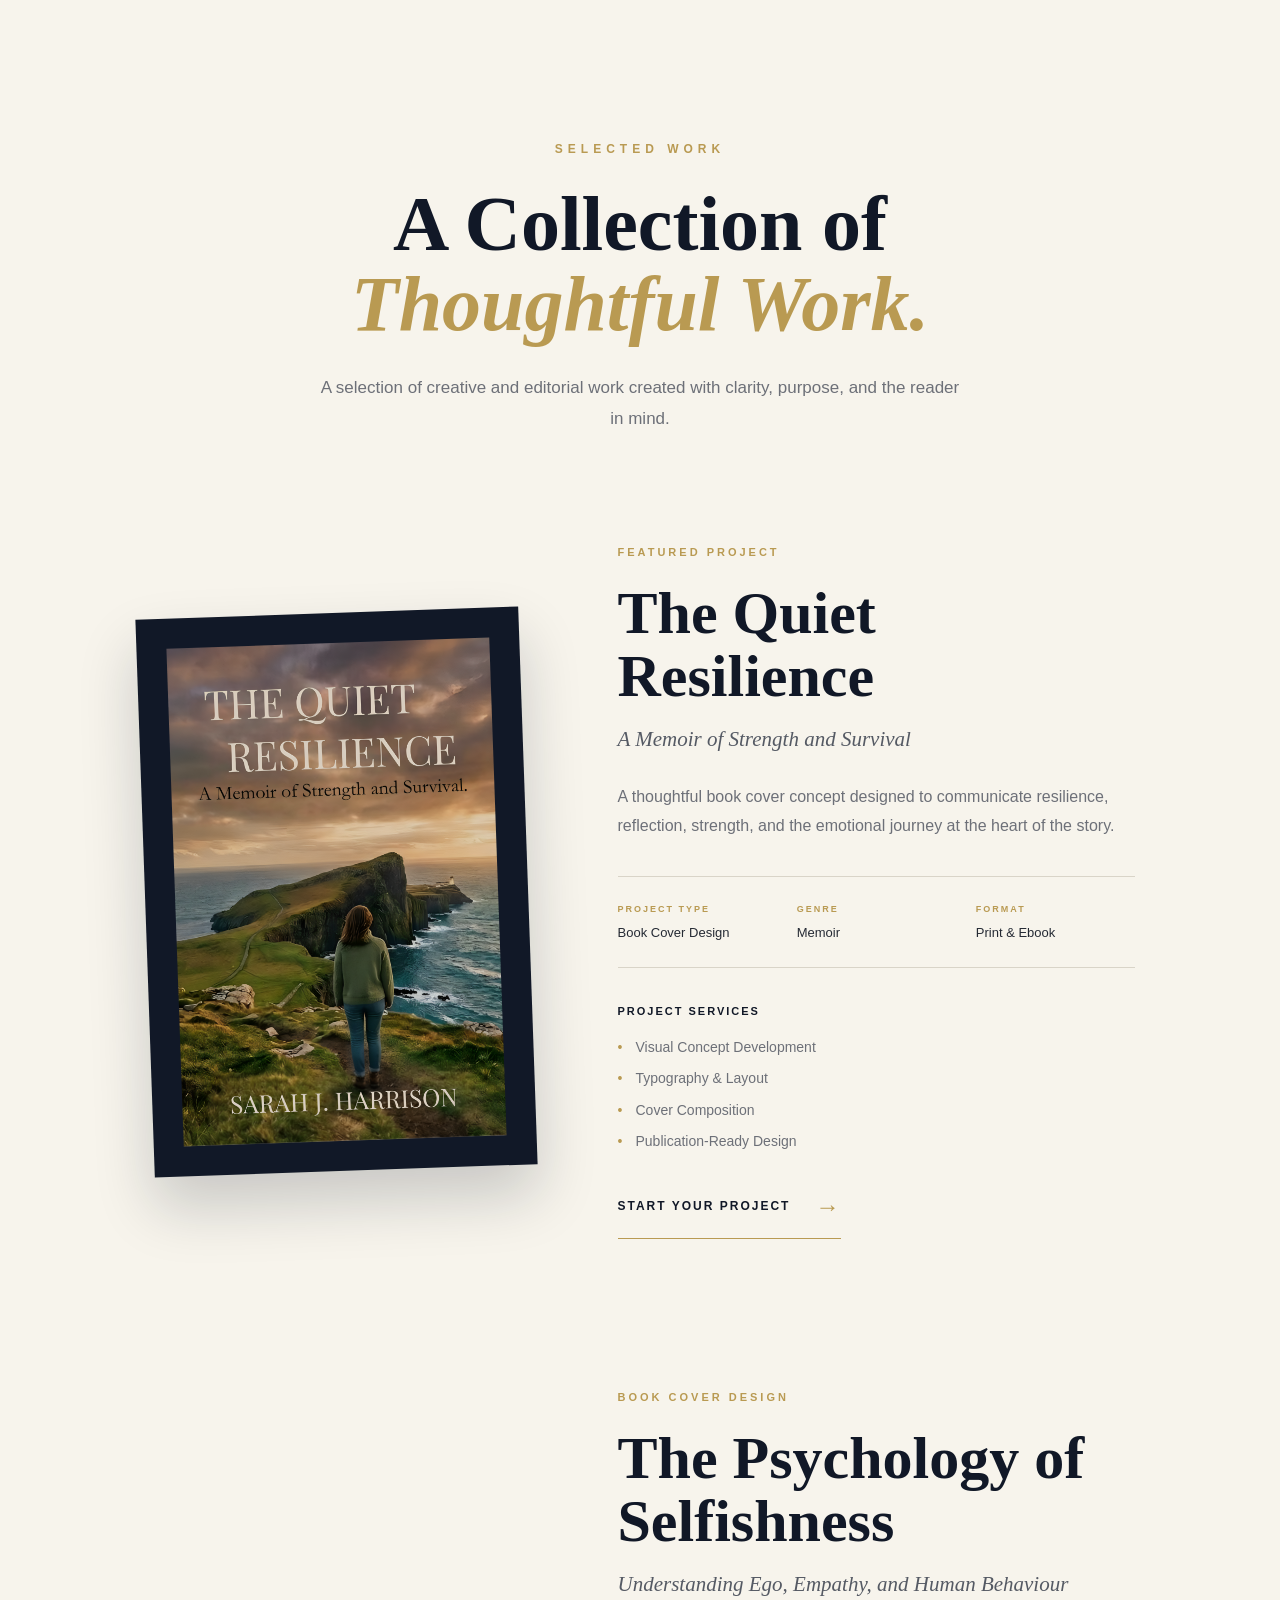
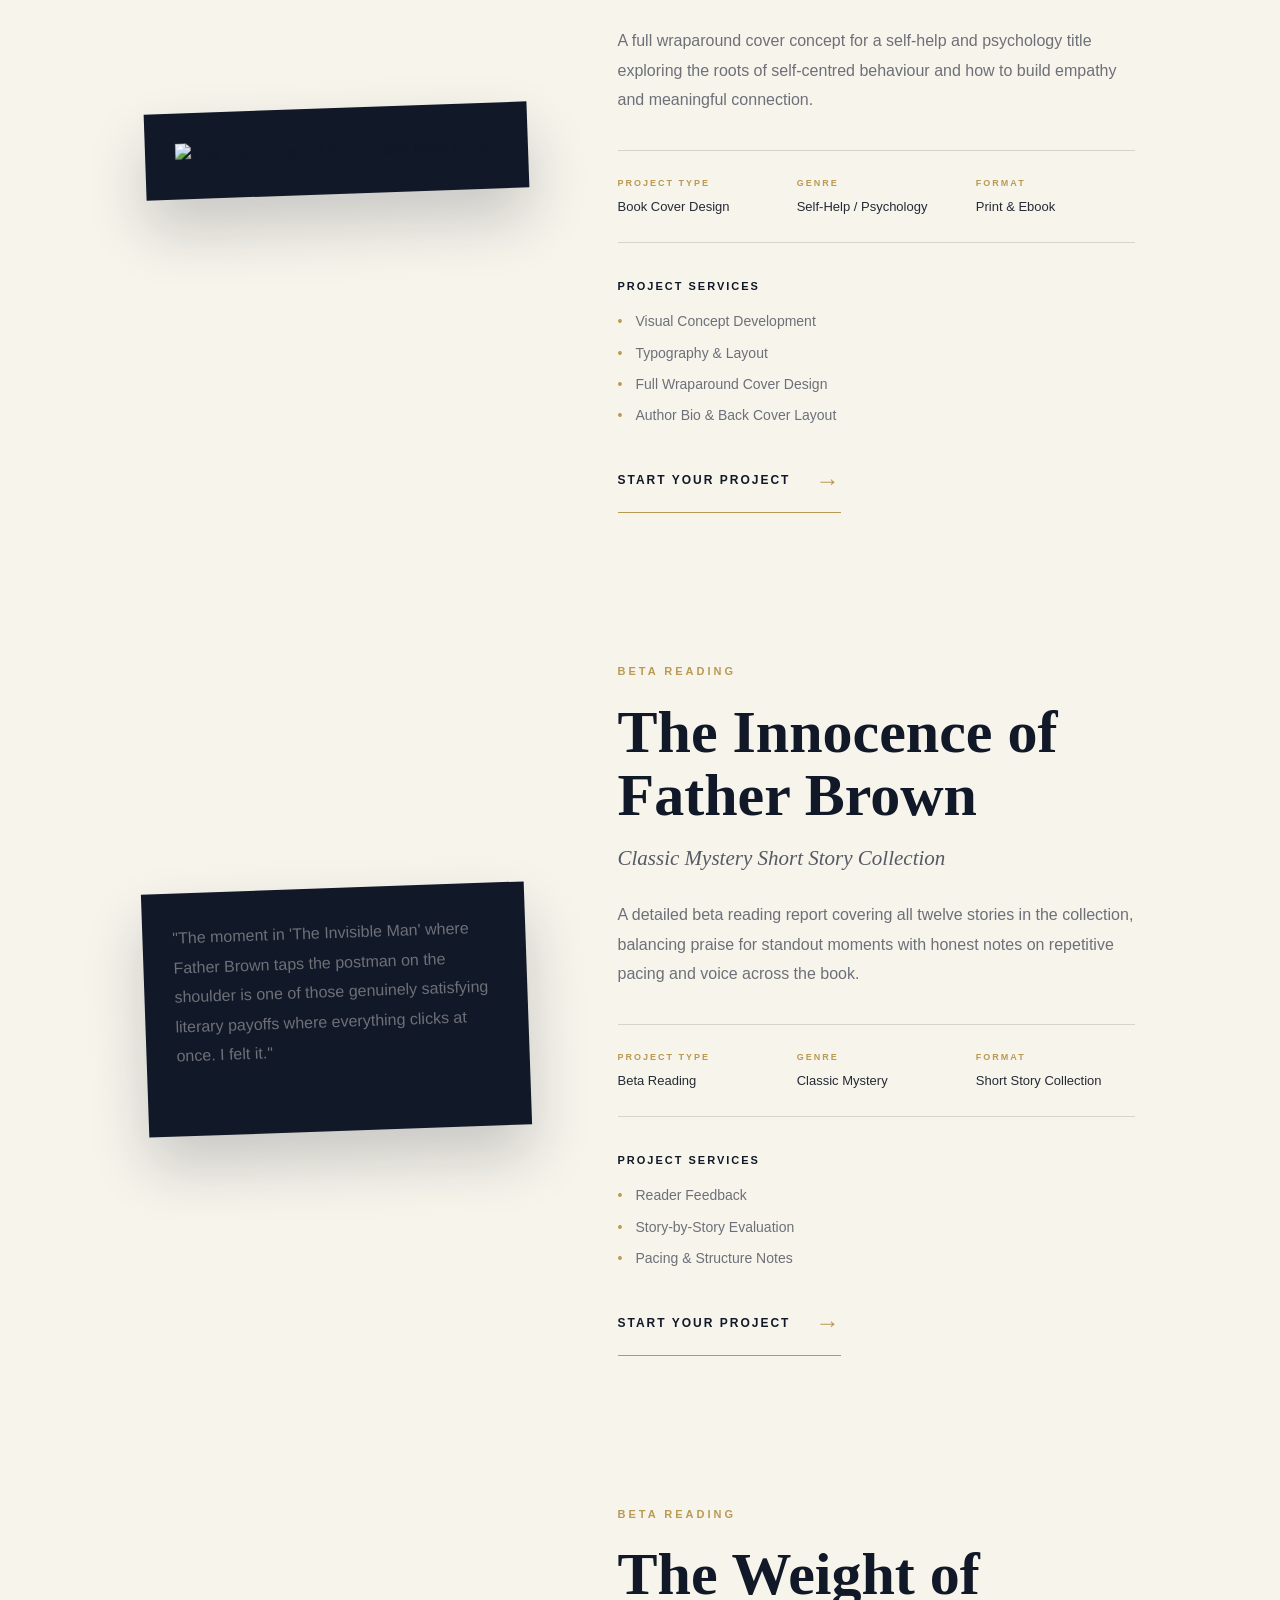
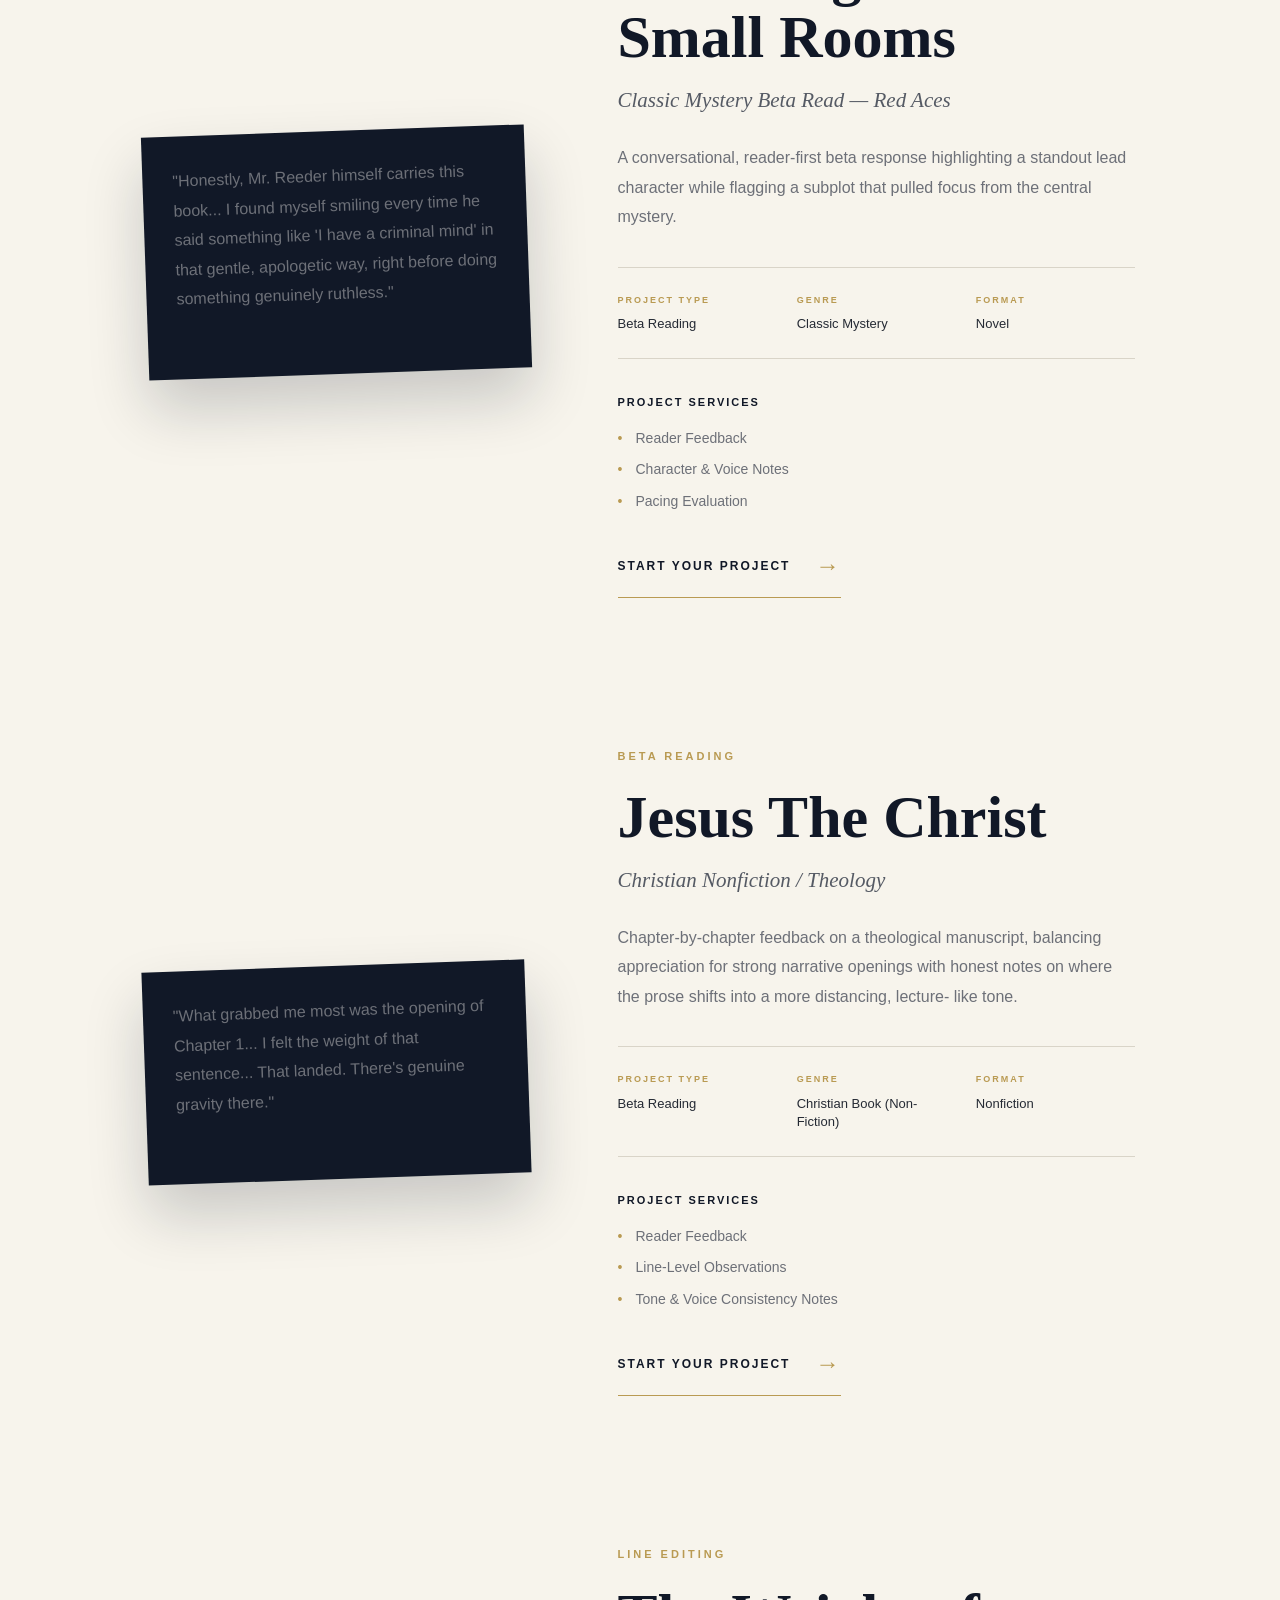
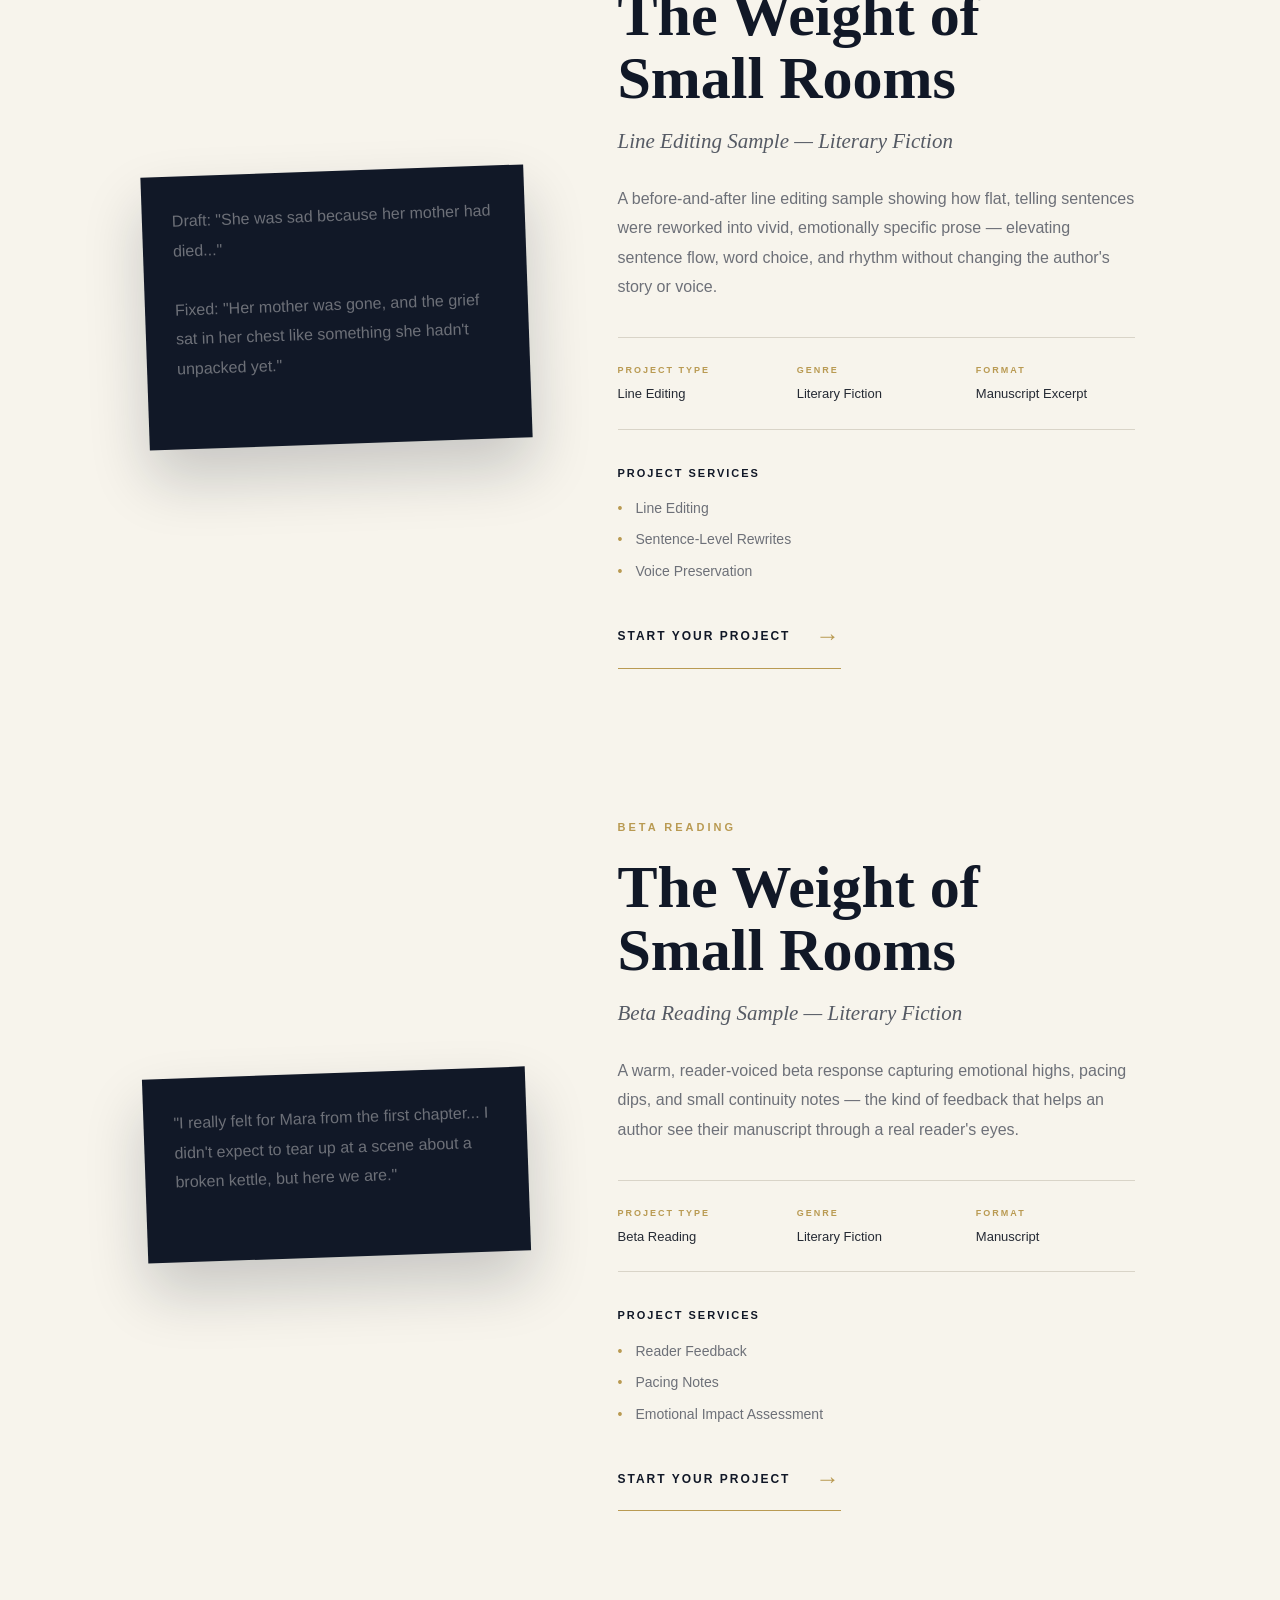
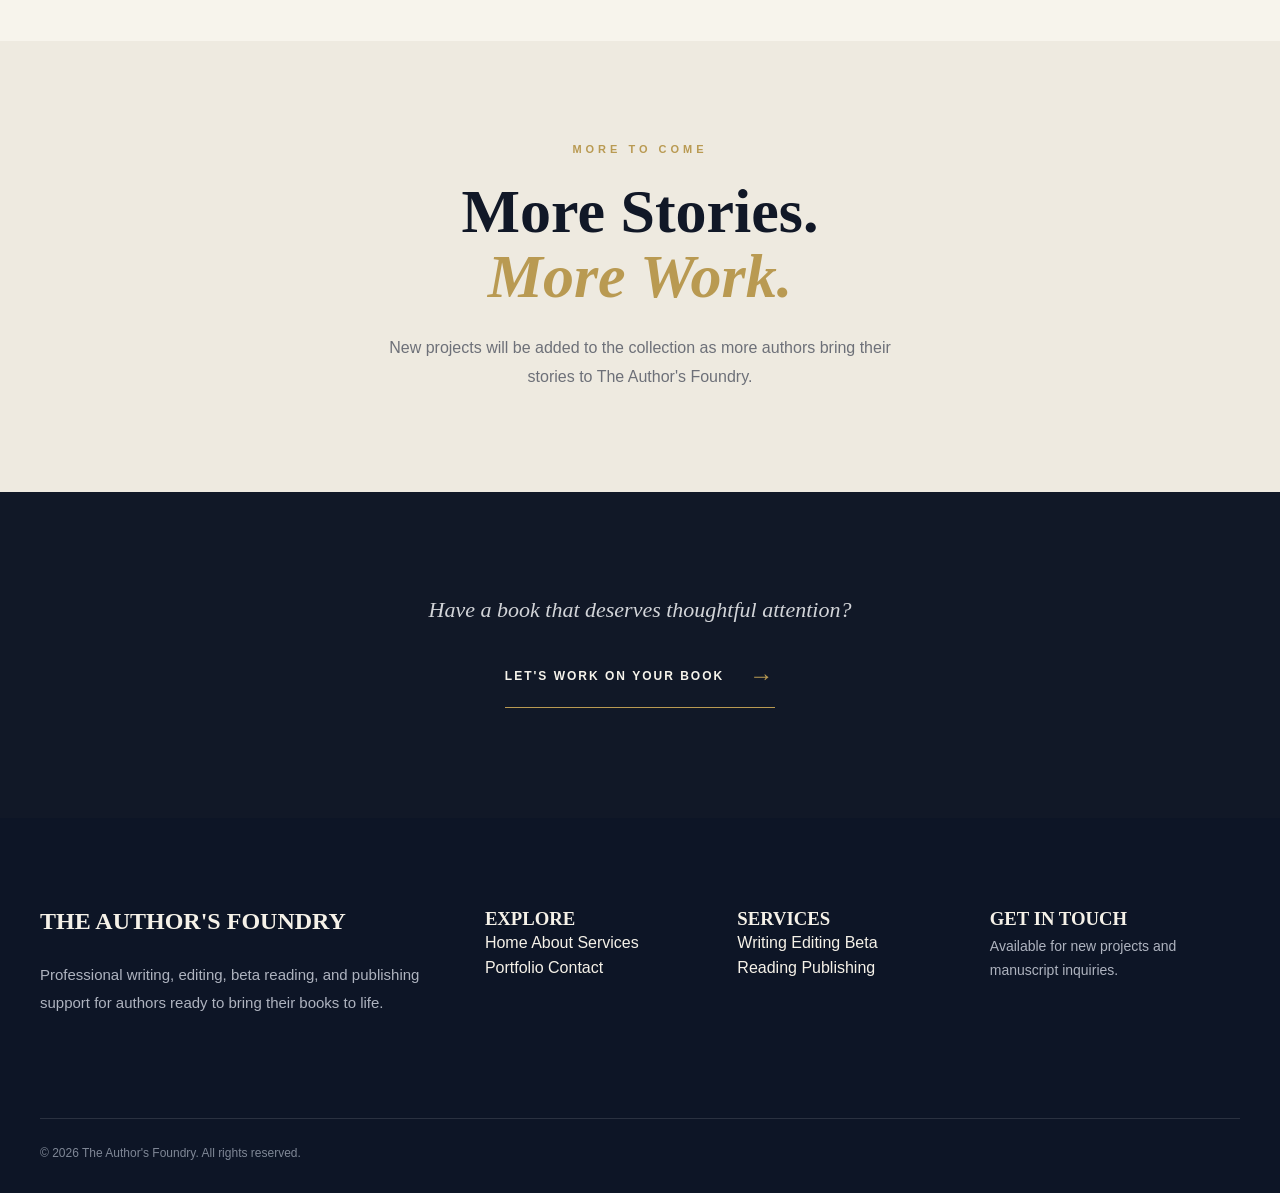
==== commit a231c68a: "portfolio.html" ====
--- a/portfolio.html
+++ b/portfolio.html
@@ -69,13 +69,10 @@
 
 
     <!-- =================================
-         FEATURED PROJECT
+         PROJECT 1: THE QUIET RESILIENCE
     ================================= -->
 
     <section class="portfolio-featured-project">
-
-
-        <!-- BOOK COVER -->
 
         <div class="portfolio-featured-cover">
 
@@ -86,10 +83,6 @@
 
         </div>
 
-
-
-        <!-- PROJECT INFORMATION -->
-
         <div class="portfolio-featured-content">
 
             <p class="portfolio-project-category">
@@ -105,96 +98,527 @@
             </p>
 
             <p class="portfolio-project-description">
-
                 A thoughtful book cover concept designed to
                 communicate resilience, reflection, strength,
                 and the emotional journey at the heart of the
                 story.
-
-            </p>
-
-
-            <!-- PROJECT DETAILS -->
+            </p>
 
             <div class="portfolio-project-details">
 
                 <div>
-
                     <span>PROJECT TYPE</span>
-
-                    <strong>
-                        Book Cover Design
-                    </strong>
-
-                </div>
-
-
-                <div>
-
+                    <strong>Book Cover Design</strong>
+                </div>
+
+                <div>
                     <span>GENRE</span>
-
-                    <strong>
-                        Memoir
-                    </strong>
-
-                </div>
-
-
-                <div>
-
+                    <strong>Memoir</strong>
+                </div>
+
+                <div>
                     <span>FORMAT</span>
-
-                    <strong>
-                        Print & Ebook
-                    </strong>
-
-                </div>
-
-            </div>
-
-
-            <!-- SERVICES -->
+                    <strong>Print & Ebook</strong>
+                </div>
+
+            </div>
 
             <div class="portfolio-services">
 
-                <p>
-                    PROJECT SERVICES
-                </p>
+                <p>PROJECT SERVICES</p>
 
                 <ul>
-
-                    <li>
-                        Visual Concept Development
-                    </li>
-
-                    <li>
-                        Typography & Layout
-                    </li>
-
-                    <li>
-                        Cover Composition
-                    </li>
-
-                    <li>
-                        Publication-Ready Design
-                    </li>
-
+                    <li>Visual Concept Development</li>
+                    <li>Typography & Layout</li>
+                    <li>Cover Composition</li>
+                    <li>Publication-Ready Design</li>
                 </ul>
 
             </div>
 
-
-            <!-- CTA -->
-
-            <a
-                href="index.html#contact"
-                class="portfolio-project-button"
+            <a href="index.html#contact" class="portfolio-project-button">
+                START YOUR PROJECT
+                <span>→</span>
+            </a>
+
+        </div>
+
+    </section>
+
+
+
+    <!-- =================================
+         PROJECT 2: THE PSYCHOLOGY OF SELFISHNESS
+    ================================= -->
+
+    <section class="portfolio-featured-project">
+
+        <div class="portfolio-featured-cover">
+
+            <img
+                src="psychology-of-selfishness.jpg"
+                alt="The Psychology of Selfishness book cover"
             >
 
+        </div>
+
+        <div class="portfolio-featured-content">
+
+            <p class="portfolio-project-category">
+                BOOK COVER DESIGN
+            </p>
+
+            <h2>
+                The Psychology of Selfishness
+            </h2>
+
+            <p class="portfolio-project-subtitle">
+                Understanding Ego, Empathy, and Human Behaviour
+            </p>
+
+            <p class="portfolio-project-description">
+                A full wraparound cover concept for a self-help
+                and psychology title exploring the roots of
+                self-centred behaviour and how to build empathy
+                and meaningful connection.
+            </p>
+
+            <div class="portfolio-project-details">
+
+                <div>
+                    <span>PROJECT TYPE</span>
+                    <strong>Book Cover Design</strong>
+                </div>
+
+                <div>
+                    <span>GENRE</span>
+                    <strong>Self-Help / Psychology</strong>
+                </div>
+
+                <div>
+                    <span>FORMAT</span>
+                    <strong>Print & Ebook</strong>
+                </div>
+
+            </div>
+
+            <div class="portfolio-services">
+
+                <p>PROJECT SERVICES</p>
+
+                <ul>
+                    <li>Visual Concept Development</li>
+                    <li>Typography & Layout</li>
+                    <li>Full Wraparound Cover Design</li>
+                    <li>Author Bio & Back Cover Layout</li>
+                </ul>
+
+            </div>
+
+            <a href="index.html#contact" class="portfolio-project-button">
                 START YOUR PROJECT
-
                 <span>→</span>
-
+            </a>
+
+        </div>
+
+    </section>
+
+
+
+    <!-- =================================
+         PROJECT 3: THE INNOCENCE OF FATHER BROWN
+    ================================= -->
+
+    <section class="portfolio-featured-project">
+
+        <div class="portfolio-featured-cover">
+
+            <p class="portfolio-project-description">
+                "The moment in 'The Invisible Man' where Father
+                Brown taps the postman on the shoulder is one of
+                those genuinely satisfying literary payoffs
+                where everything clicks at once. I felt it."
+            </p>
+
+        </div>
+
+        <div class="portfolio-featured-content">
+
+            <p class="portfolio-project-category">
+                BETA READING
+            </p>
+
+            <h2>
+                The Innocence of Father Brown
+            </h2>
+
+            <p class="portfolio-project-subtitle">
+                Classic Mystery Short Story Collection
+            </p>
+
+            <p class="portfolio-project-description">
+                A detailed beta reading report covering all
+                twelve stories in the collection, balancing
+                praise for standout moments with honest notes
+                on repetitive pacing and voice across the book.
+            </p>
+
+            <div class="portfolio-project-details">
+
+                <div>
+                    <span>PROJECT TYPE</span>
+                    <strong>Beta Reading</strong>
+                </div>
+
+                <div>
+                    <span>GENRE</span>
+                    <strong>Classic Mystery</strong>
+                </div>
+
+                <div>
+                    <span>FORMAT</span>
+                    <strong>Short Story Collection</strong>
+                </div>
+
+            </div>
+
+            <div class="portfolio-services">
+
+                <p>PROJECT SERVICES</p>
+
+                <ul>
+                    <li>Reader Feedback</li>
+                    <li>Story-by-Story Evaluation</li>
+                    <li>Pacing & Structure Notes</li>
+                </ul>
+
+            </div>
+
+            <a href="index.html#contact" class="portfolio-project-button">
+                START YOUR PROJECT
+                <span>→</span>
+            </a>
+
+        </div>
+
+    </section>
+
+
+
+    <!-- =================================
+         PROJECT 4: RED ACES (THE WEIGHT OF SMALL ROOMS)
+    ================================= -->
+
+    <section class="portfolio-featured-project">
+
+        <div class="portfolio-featured-cover">
+
+            <p class="portfolio-project-description">
+                "Honestly, Mr. Reeder himself carries this book...
+                I found myself smiling every time he said something
+                like 'I have a criminal mind' in that gentle,
+                apologetic way, right before doing something
+                genuinely ruthless."
+            </p>
+
+        </div>
+
+        <div class="portfolio-featured-content">
+
+            <p class="portfolio-project-category">
+                BETA READING
+            </p>
+
+            <h2>
+                The Weight of Small Rooms
+            </h2>
+
+            <p class="portfolio-project-subtitle">
+                Classic Mystery Beta Read — Red Aces
+            </p>
+
+            <p class="portfolio-project-description">
+                A conversational, reader-first beta response
+                highlighting a standout lead character while
+                flagging a subplot that pulled focus from the
+                central mystery.
+            </p>
+
+            <div class="portfolio-project-details">
+
+                <div>
+                    <span>PROJECT TYPE</span>
+                    <strong>Beta Reading</strong>
+                </div>
+
+                <div>
+                    <span>GENRE</span>
+                    <strong>Classic Mystery</strong>
+                </div>
+
+                <div>
+                    <span>FORMAT</span>
+                    <strong>Novel</strong>
+                </div>
+
+            </div>
+
+            <div class="portfolio-services">
+
+                <p>PROJECT SERVICES</p>
+
+                <ul>
+                    <li>Reader Feedback</li>
+                    <li>Character & Voice Notes</li>
+                    <li>Pacing Evaluation</li>
+                </ul>
+
+            </div>
+
+            <a href="index.html#contact" class="portfolio-project-button">
+                START YOUR PROJECT
+                <span>→</span>
+            </a>
+
+        </div>
+
+    </section>
+
+
+
+    <!-- =================================
+         PROJECT 5: JESUS THE CHRIST
+    ================================= -->
+
+    <section class="portfolio-featured-project">
+
+        <div class="portfolio-featured-cover">
+
+            <p class="portfolio-project-description">
+                "What grabbed me most was the opening of Chapter 1...
+                I felt the weight of that sentence... That landed.
+                There's genuine gravity there."
+            </p>
+
+        </div>
+
+        <div class="portfolio-featured-content">
+
+            <p class="portfolio-project-category">
+                BETA READING
+            </p>
+
+            <h2>
+                Jesus The Christ
+            </h2>
+
+            <p class="portfolio-project-subtitle">
+                Christian Nonfiction / Theology
+            </p>
+
+            <p class="portfolio-project-description">
+                Chapter-by-chapter feedback on a theological
+                manuscript, balancing appreciation for strong
+                narrative openings with honest notes on where
+                the prose shifts into a more distancing, lecture-
+                like tone.
+            </p>
+
+            <div class="portfolio-project-details">
+
+                <div>
+                    <span>PROJECT TYPE</span>
+                    <strong>Beta Reading</strong>
+                </div>
+
+                <div>
+                    <span>GENRE</span>
+                    <strong>Christian Book (Non-Fiction)</strong>
+                </div>
+
+                <div>
+                    <span>FORMAT</span>
+                    <strong>Nonfiction</strong>
+                </div>
+
+            </div>
+
+            <div class="portfolio-services">
+
+                <p>PROJECT SERVICES</p>
+
+                <ul>
+                    <li>Reader Feedback</li>
+                    <li>Line-Level Observations</li>
+                    <li>Tone & Voice Consistency Notes</li>
+                </ul>
+
+            </div>
+
+            <a href="index.html#contact" class="portfolio-project-button">
+                START YOUR PROJECT
+                <span>→</span>
+            </a>
+
+        </div>
+
+    </section>
+
+
+
+    <!-- =================================
+         PROJECT 6: LINE EDITING SAMPLE
+    ================================= -->
+
+    <section class="portfolio-featured-project">
+
+        <div class="portfolio-featured-cover">
+
+            <p class="portfolio-project-description">
+                Draft: "She was sad because her mother had died..."
+                <br><br>
+                Fixed: "Her mother was gone, and the grief sat in
+                her chest like something she hadn't unpacked yet."
+            </p>
+
+        </div>
+
+        <div class="portfolio-featured-content">
+
+            <p class="portfolio-project-category">
+                LINE EDITING
+            </p>
+
+            <h2>
+                The Weight of Small Rooms
+            </h2>
+
+            <p class="portfolio-project-subtitle">
+                Line Editing Sample — Literary Fiction
+            </p>
+
+            <p class="portfolio-project-description">
+                A before-and-after line editing sample showing
+                how flat, telling sentences were reworked into
+                vivid, emotionally specific prose — elevating
+                sentence flow, word choice, and rhythm without
+                changing the author's story or voice.
+            </p>
+
+            <div class="portfolio-project-details">
+
+                <div>
+                    <span>PROJECT TYPE</span>
+                    <strong>Line Editing</strong>
+                </div>
+
+                <div>
+                    <span>GENRE</span>
+                    <strong>Literary Fiction</strong>
+                </div>
+
+                <div>
+                    <span>FORMAT</span>
+                    <strong>Manuscript Excerpt</strong>
+                </div>
+
+            </div>
+
+            <div class="portfolio-services">
+
+                <p>PROJECT SERVICES</p>
+
+                <ul>
+                    <li>Line Editing</li>
+                    <li>Sentence-Level Rewrites</li>
+                    <li>Voice Preservation</li>
+                </ul>
+
+            </div>
+
+            <a href="index.html#contact" class="portfolio-project-button">
+                START YOUR PROJECT
+                <span>→</span>
+            </a>
+
+        </div>
+
+    </section>
+
+
+
+    <!-- =================================
+         PROJECT 7: BETA READING - LITERARY FICTION
+    ================================= -->
+
+    <section class="portfolio-featured-project">
+
+        <div class="portfolio-featured-cover">
+
+            <p class="portfolio-project-description">
+                "I really felt for Mara from the first chapter...
+                I didn't expect to tear up at a scene about a
+                broken kettle, but here we are."
+            </p>
+
+        </div>
+
+        <div class="portfolio-featured-content">
+
+            <p class="portfolio-project-category">
+                BETA READING
+            </p>
+
+            <h2>
+                The Weight of Small Rooms
+            </h2>
+
+            <p class="portfolio-project-subtitle">
+                Beta Reading Sample — Literary Fiction
+            </p>
+
+            <p class="portfolio-project-description">
+                A warm, reader-voiced beta response capturing
+                emotional highs, pacing dips, and small continuity
+                notes — the kind of feedback that helps an author
+                see their manuscript through a real reader's eyes.
+            </p>
+
+            <div class="portfolio-project-details">
+
+                <div>
+                    <span>PROJECT TYPE</span>
+                    <strong>Beta Reading</strong>
+                </div>
+
+                <div>
+                    <span>GENRE</span>
+                    <strong>Literary Fiction</strong>
+                </div>
+
+                <div>
+                    <span>FORMAT</span>
+                    <strong>Manuscript</strong>
+                </div>
+
+            </div>
+
+            <div class="portfolio-services">
+
+                <p>PROJECT SERVICES</p>
+
+                <ul>
+                    <li>Reader Feedback</li>
+                    <li>Pacing Notes</li>
+                    <li>Emotional Impact Assessment</li>
+                </ul>
+
+            </div>
+
+            <a href="index.html#contact" class="portfolio-project-button">
+                START YOUR PROJECT
+                <span>→</span>
             </a>
 
         </div>
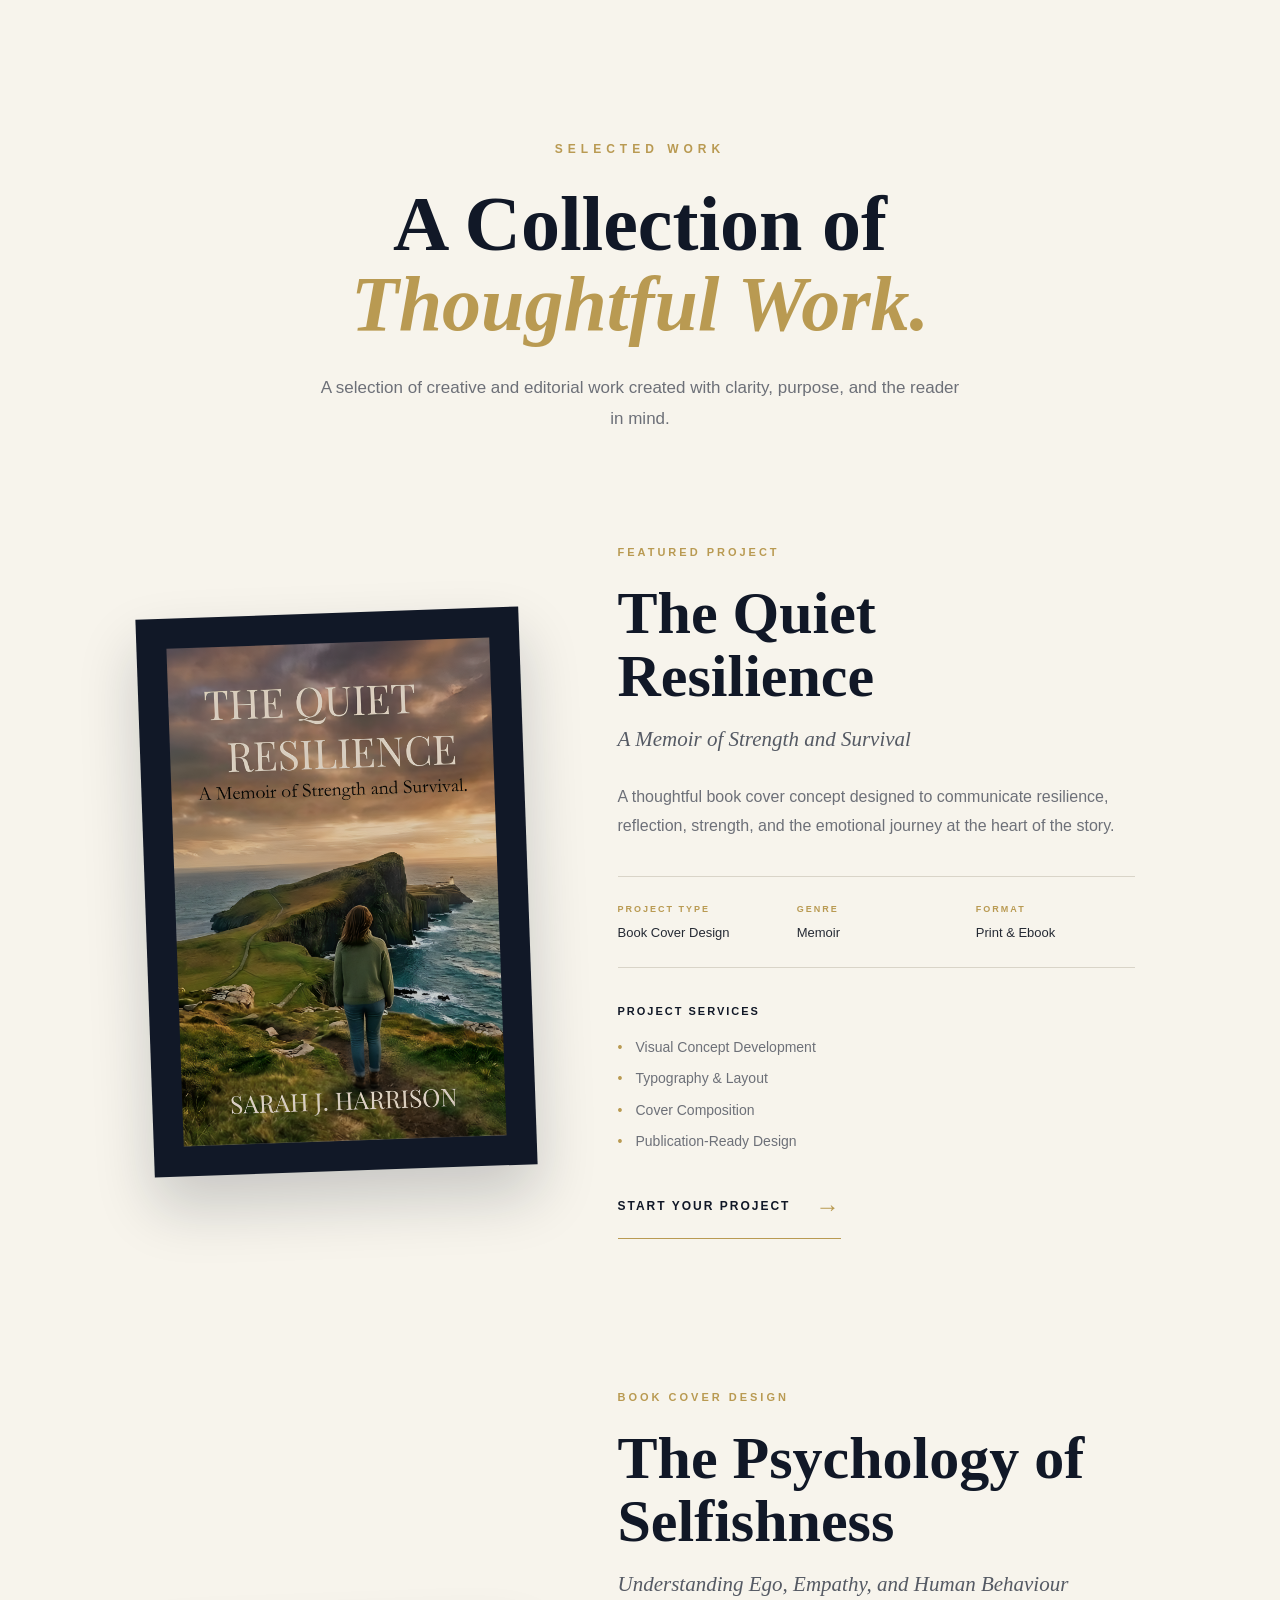
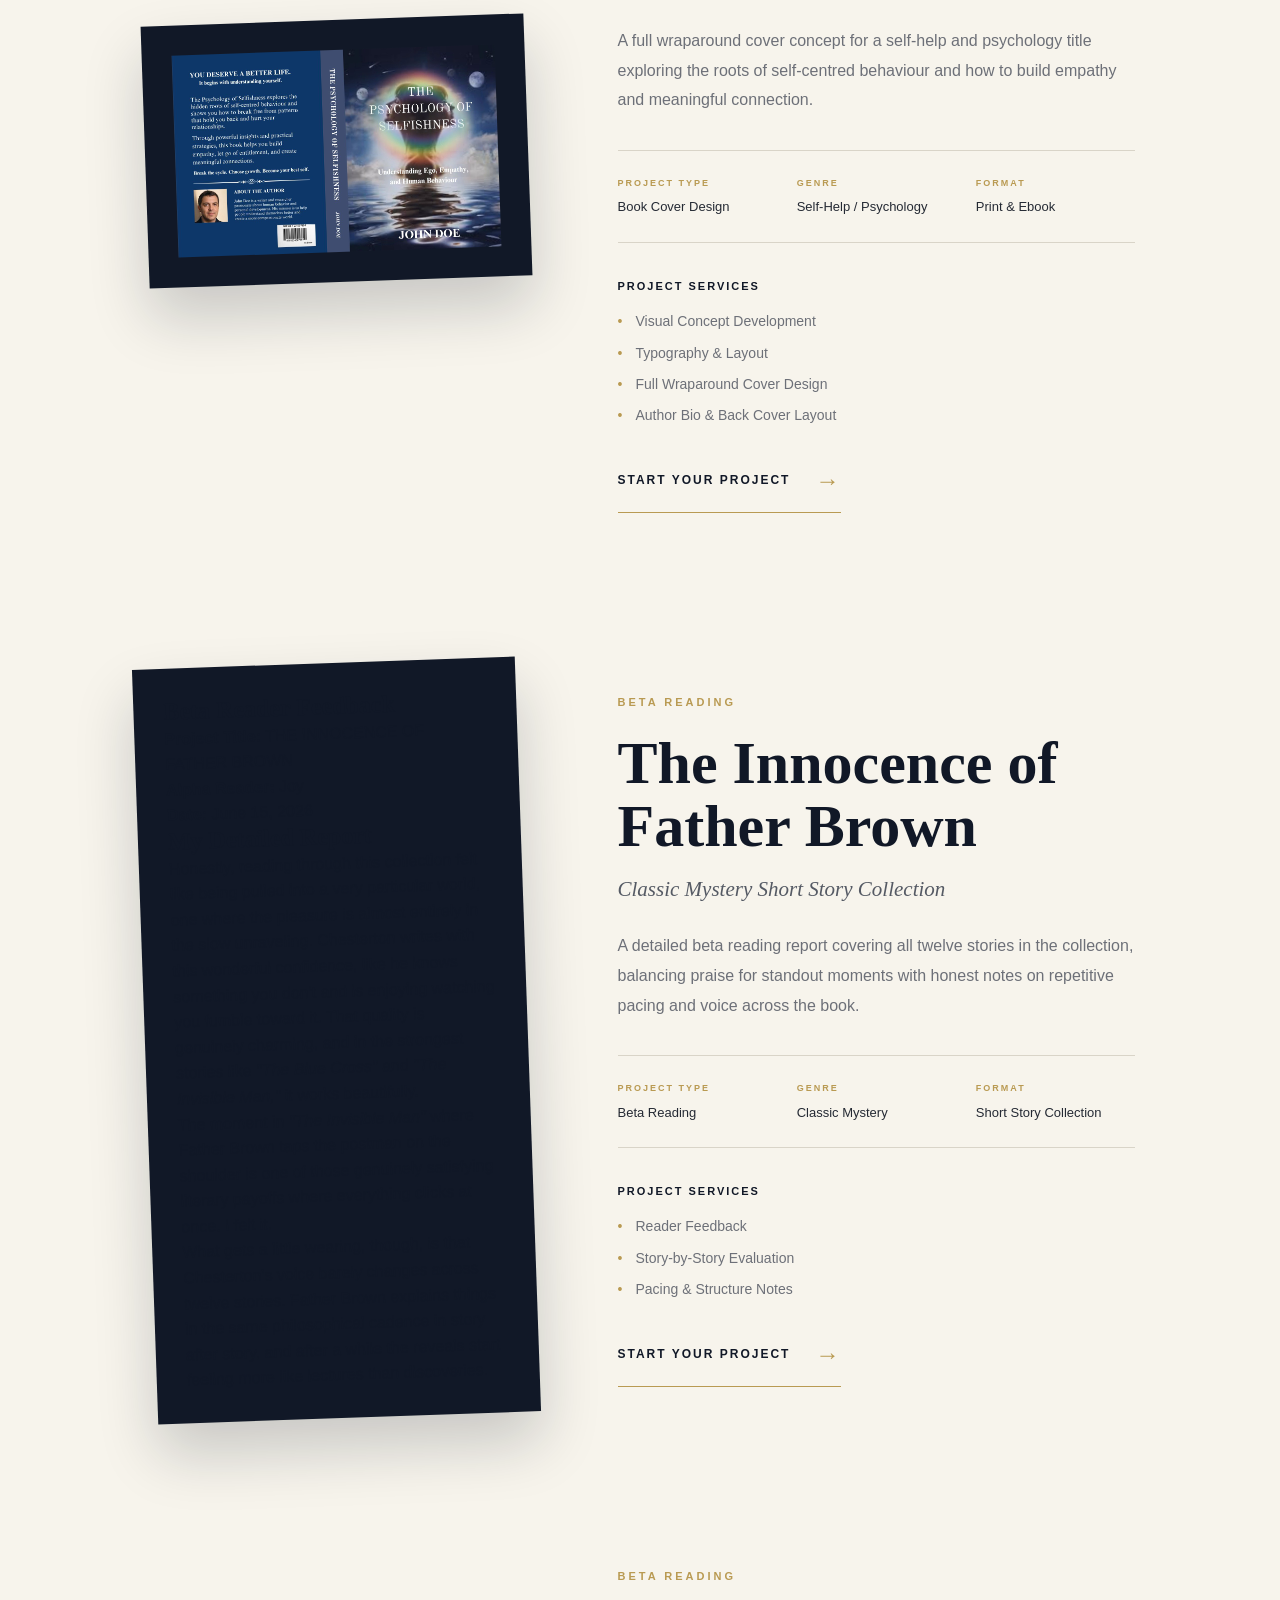
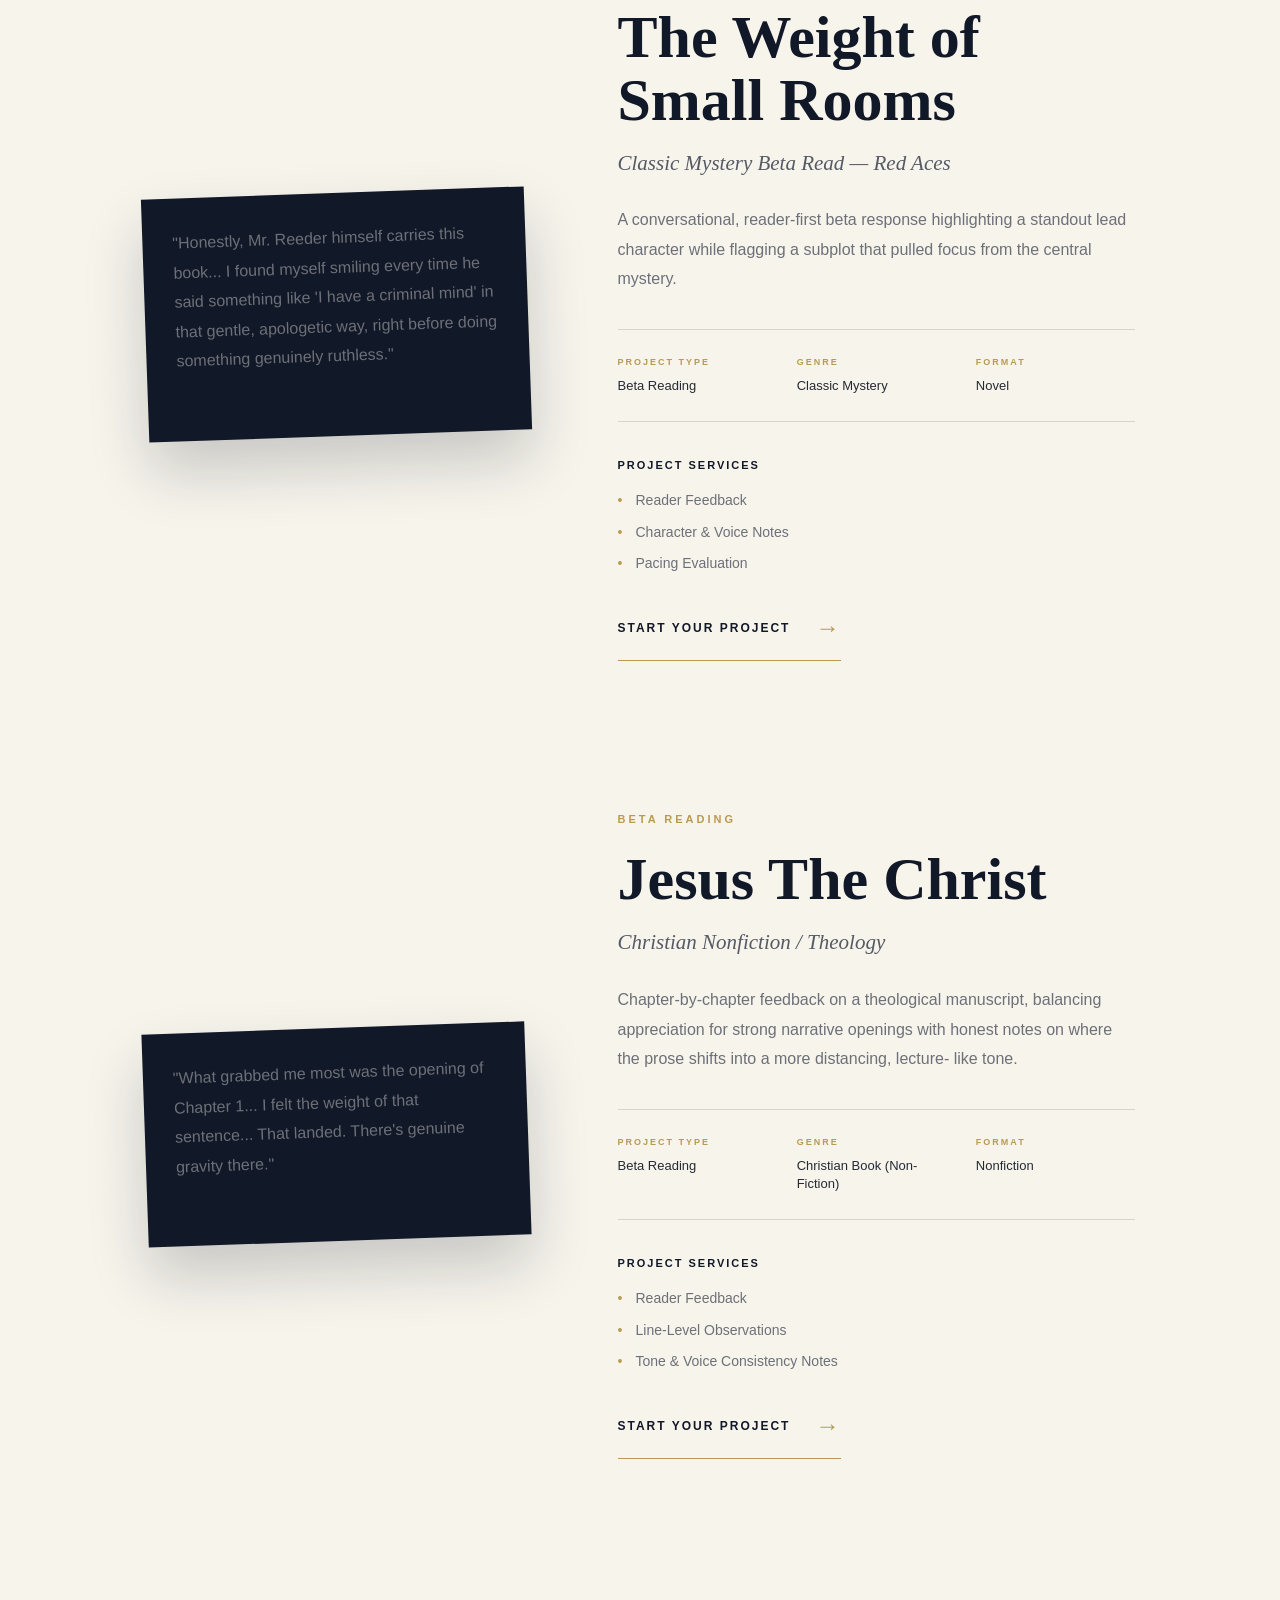
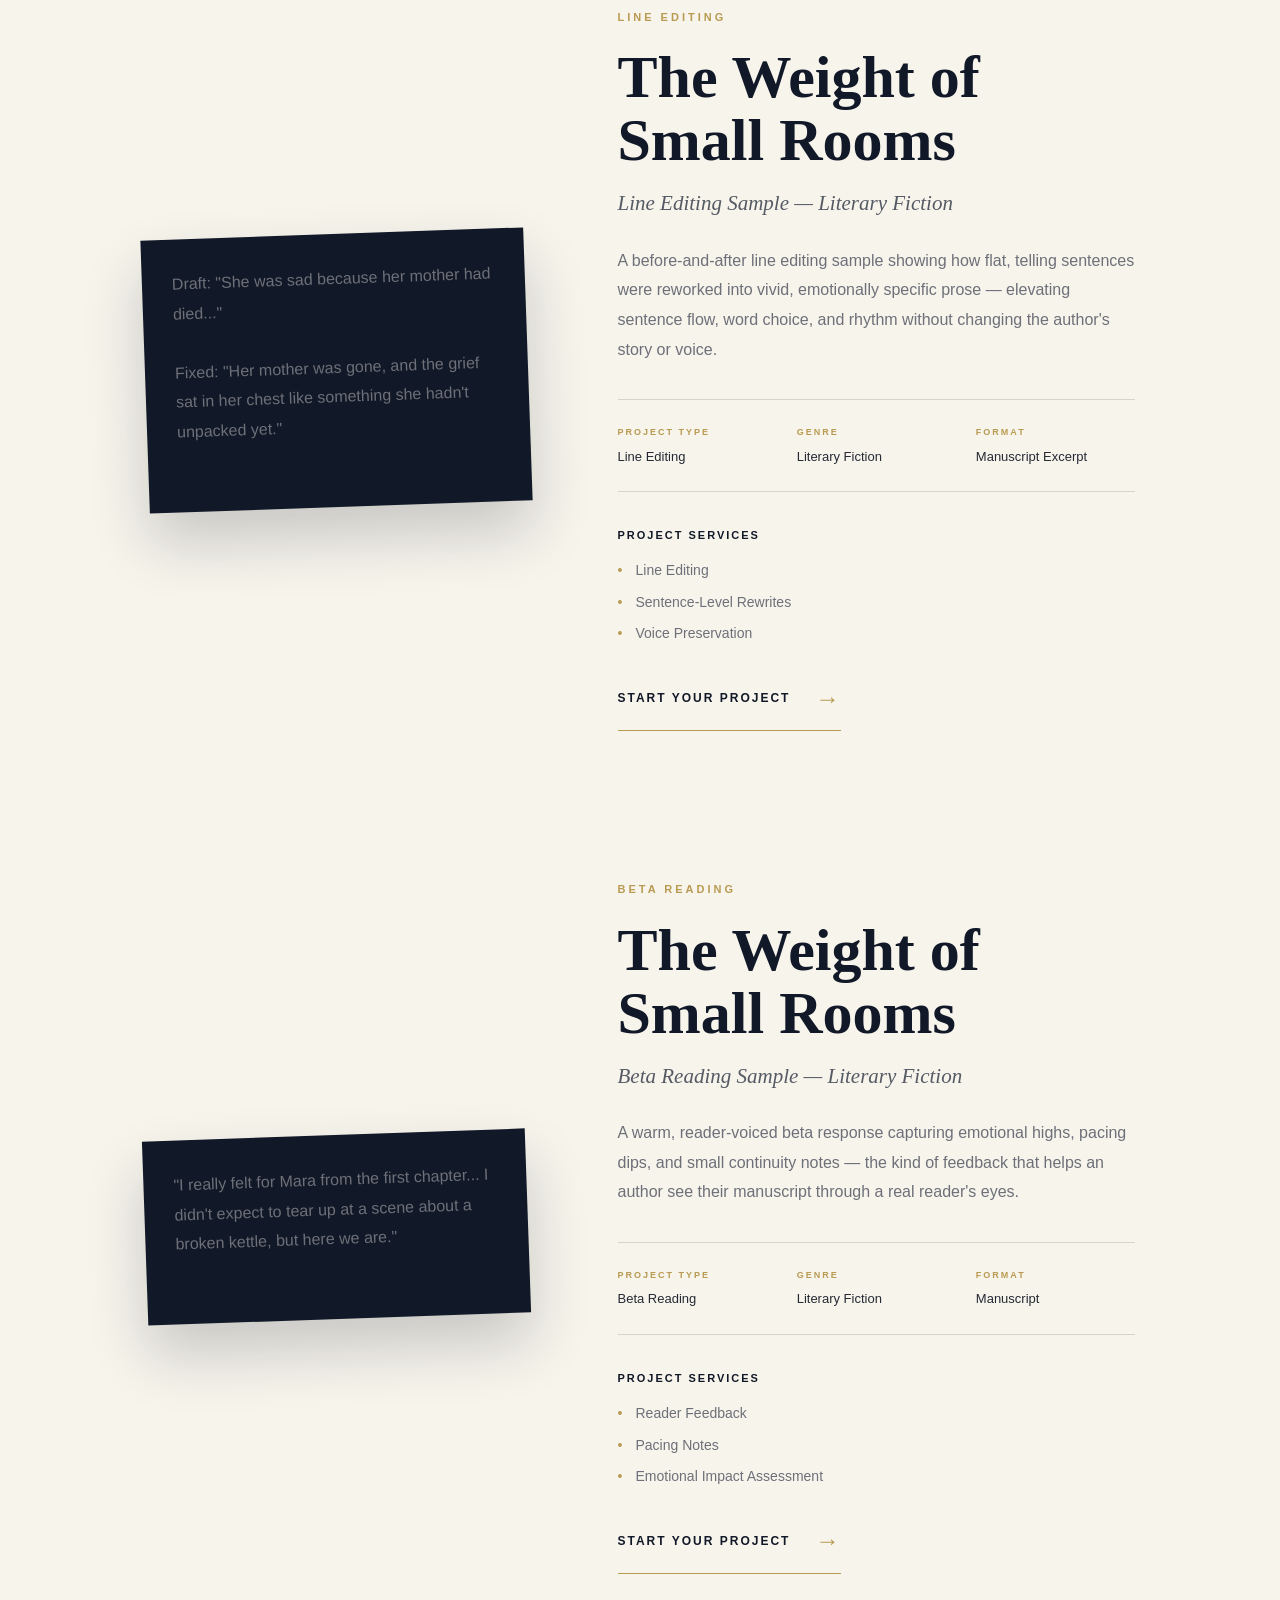
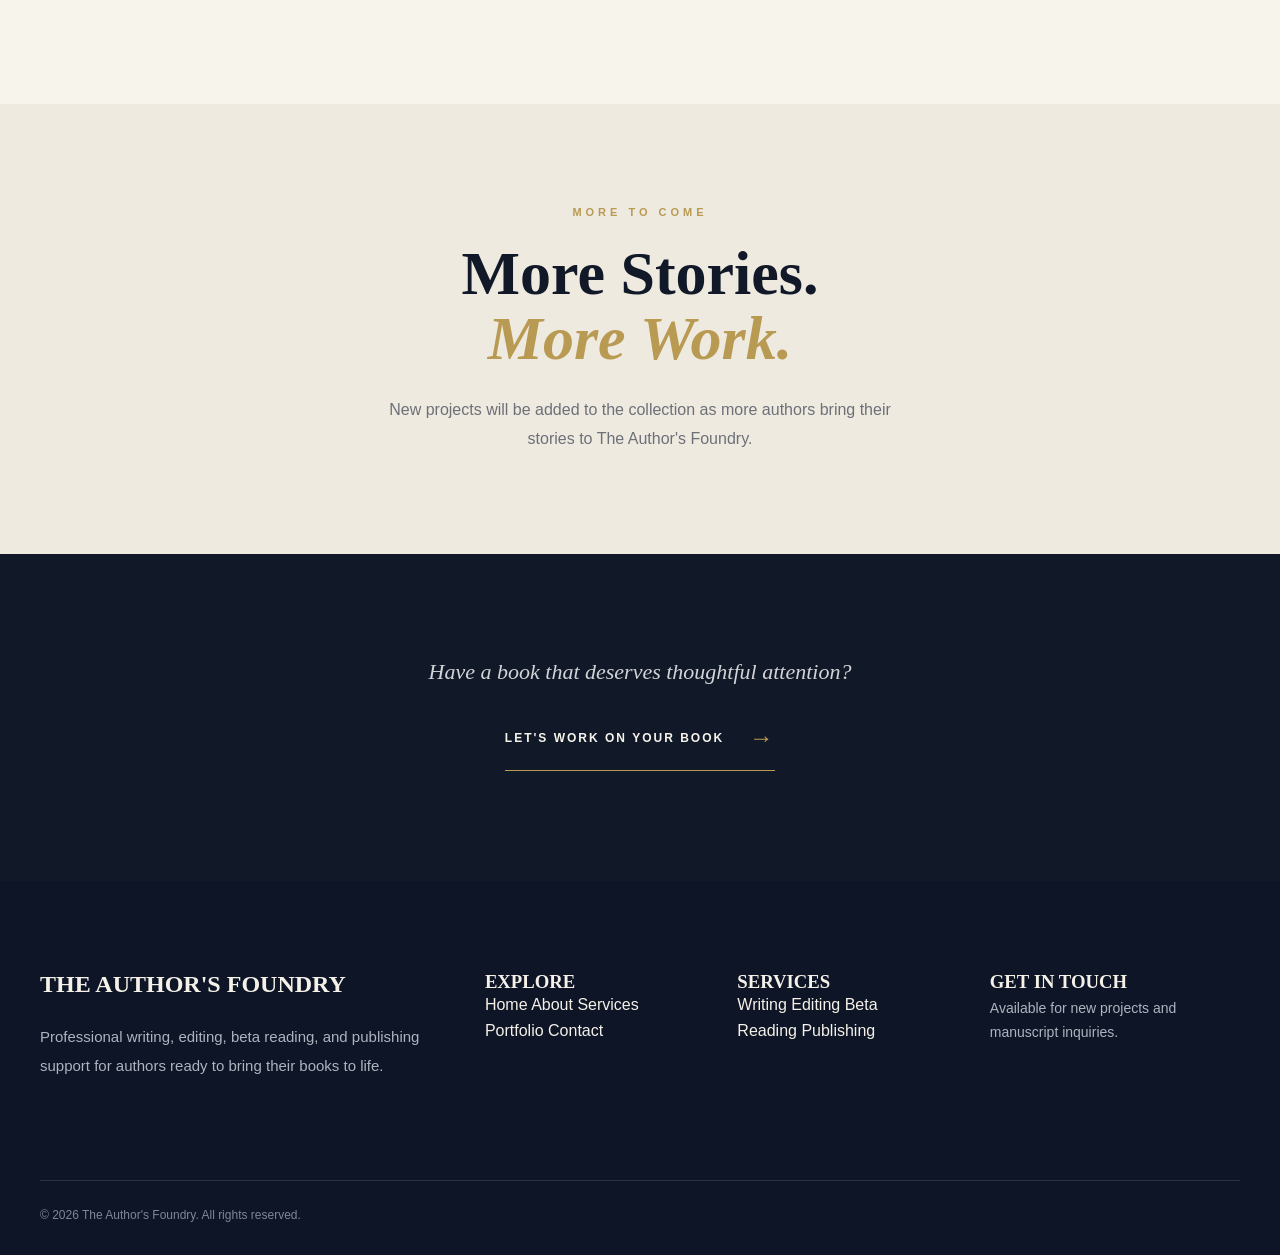
==== commit bf253786: "portfolio.html" ====
--- a/portfolio.html
+++ b/portfolio.html
@@ -234,12 +234,35 @@
 
         <div class="portfolio-featured-cover">
 
-            <p class="portfolio-project-description">
-                "The moment in 'The Invisible Man' where Father
-                Brown taps the postman on the shoulder is one of
-                those genuinely satisfying literary payoffs
-                where everything clicks at once. I felt it."
-            </p>
+            <h1>Beta Reader Feedback</h1>
+
+<p>
+  <strong>Project Title:</strong> THE INNOCENCE OF FATHER BROWN<br>
+  <strong>Alpha Reader:</strong> Joy<br>
+  <strong>Date:</strong> June 15, 2026
+</p>
+
+<h2>My Detailed Report</h2>
+
+<p>
+  Honestly, reading through this collection felt like being pulled into a very particular world,
+  one where the pleasure is almost entirely in the slow unraveling. Chesterton writes with this
+  wonderful confidence, like he knows something you don't and is enjoying watching you fumble
+  toward it. That quality is genuinely charming, and in the strongest stories like
+  <em>"The Blue Cross"</em> and <em>"The Invisible Man,"</em> it works beautifully.
+</p>
+
+<p>
+  The moment in <em>"The Invisible Man"</em> where Father Brown taps the postman on the shoulder
+  is one of those genuinely satisfying literary payoffs where everything clicks at once.
+  I felt it.
+</p>
+
+<p>
+  What gets a little wearing, though, is that Chesterton's voice barely changes across twelve
+  stories. Father Brown explains things in the same philosophical cadence in story after story,
+  and after a while the reveals start feeling more like lectures than discoveries.
+</p>
 
         </div>
 
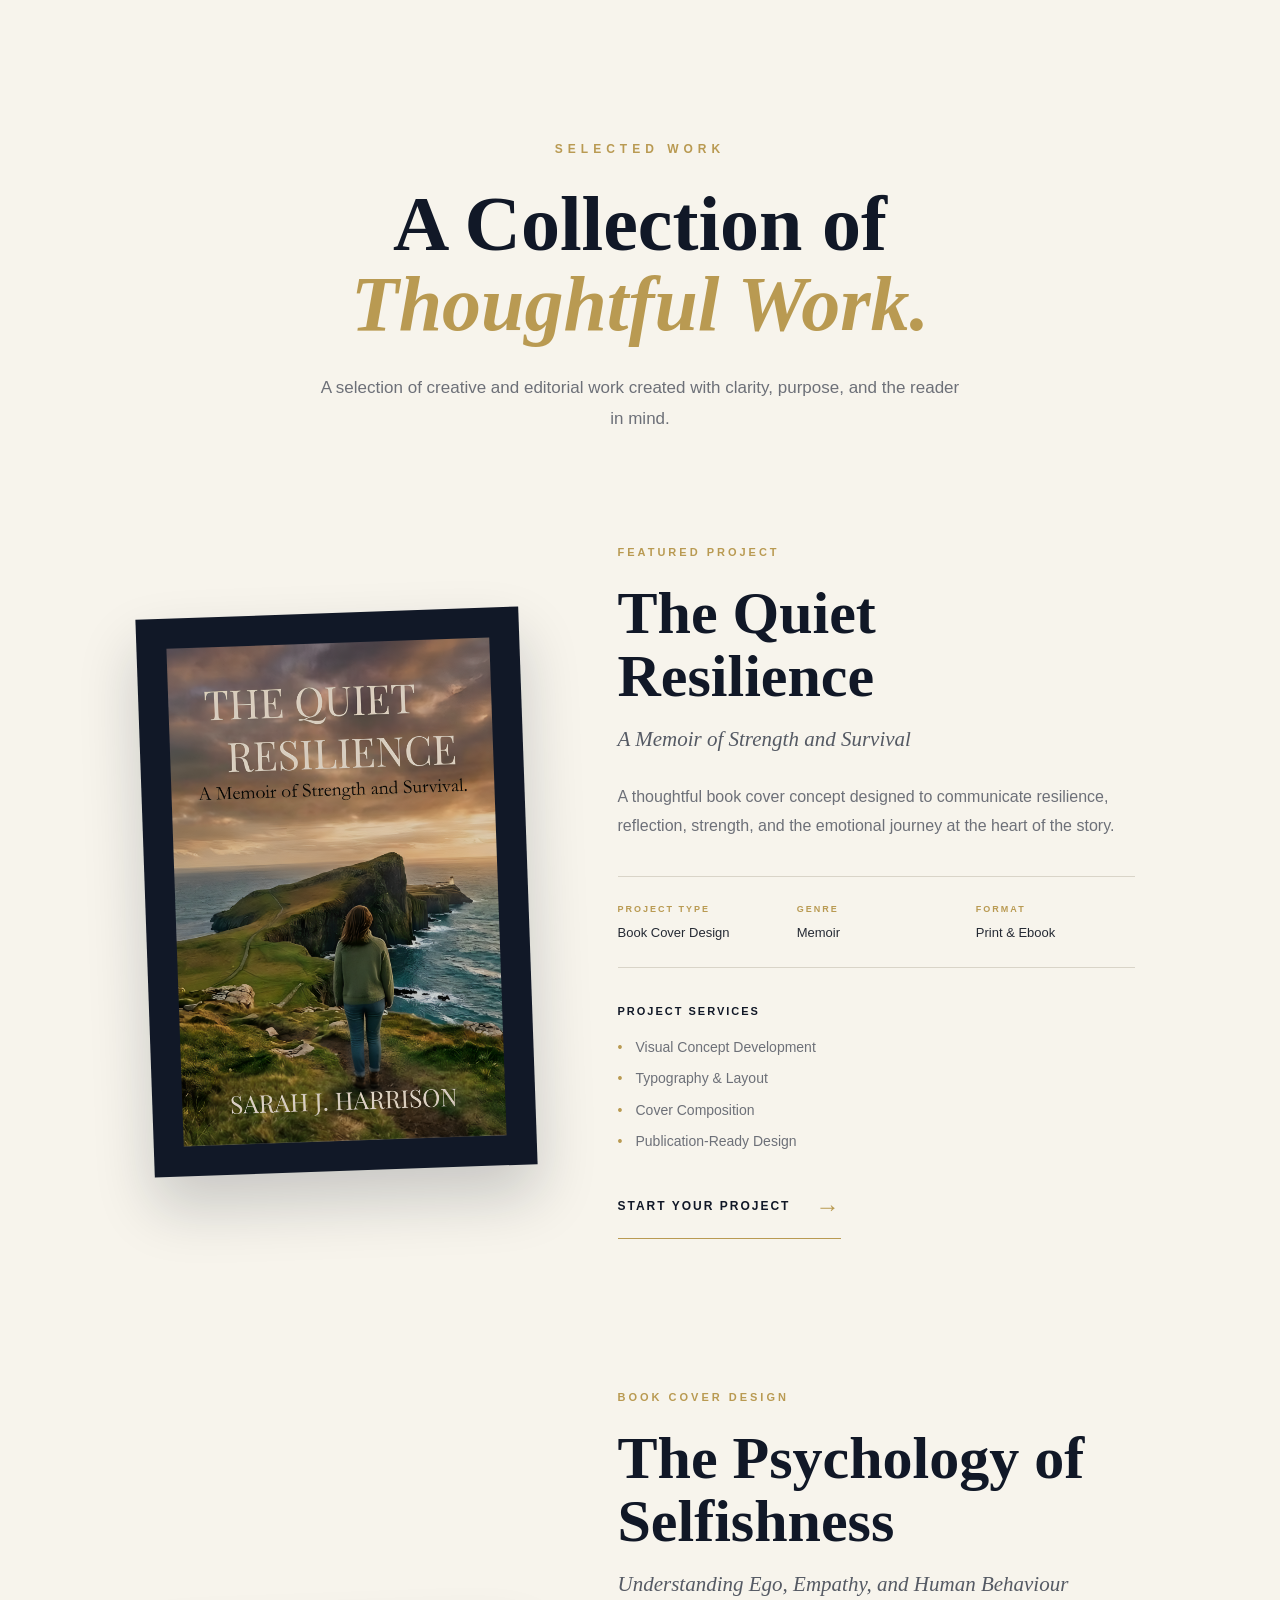
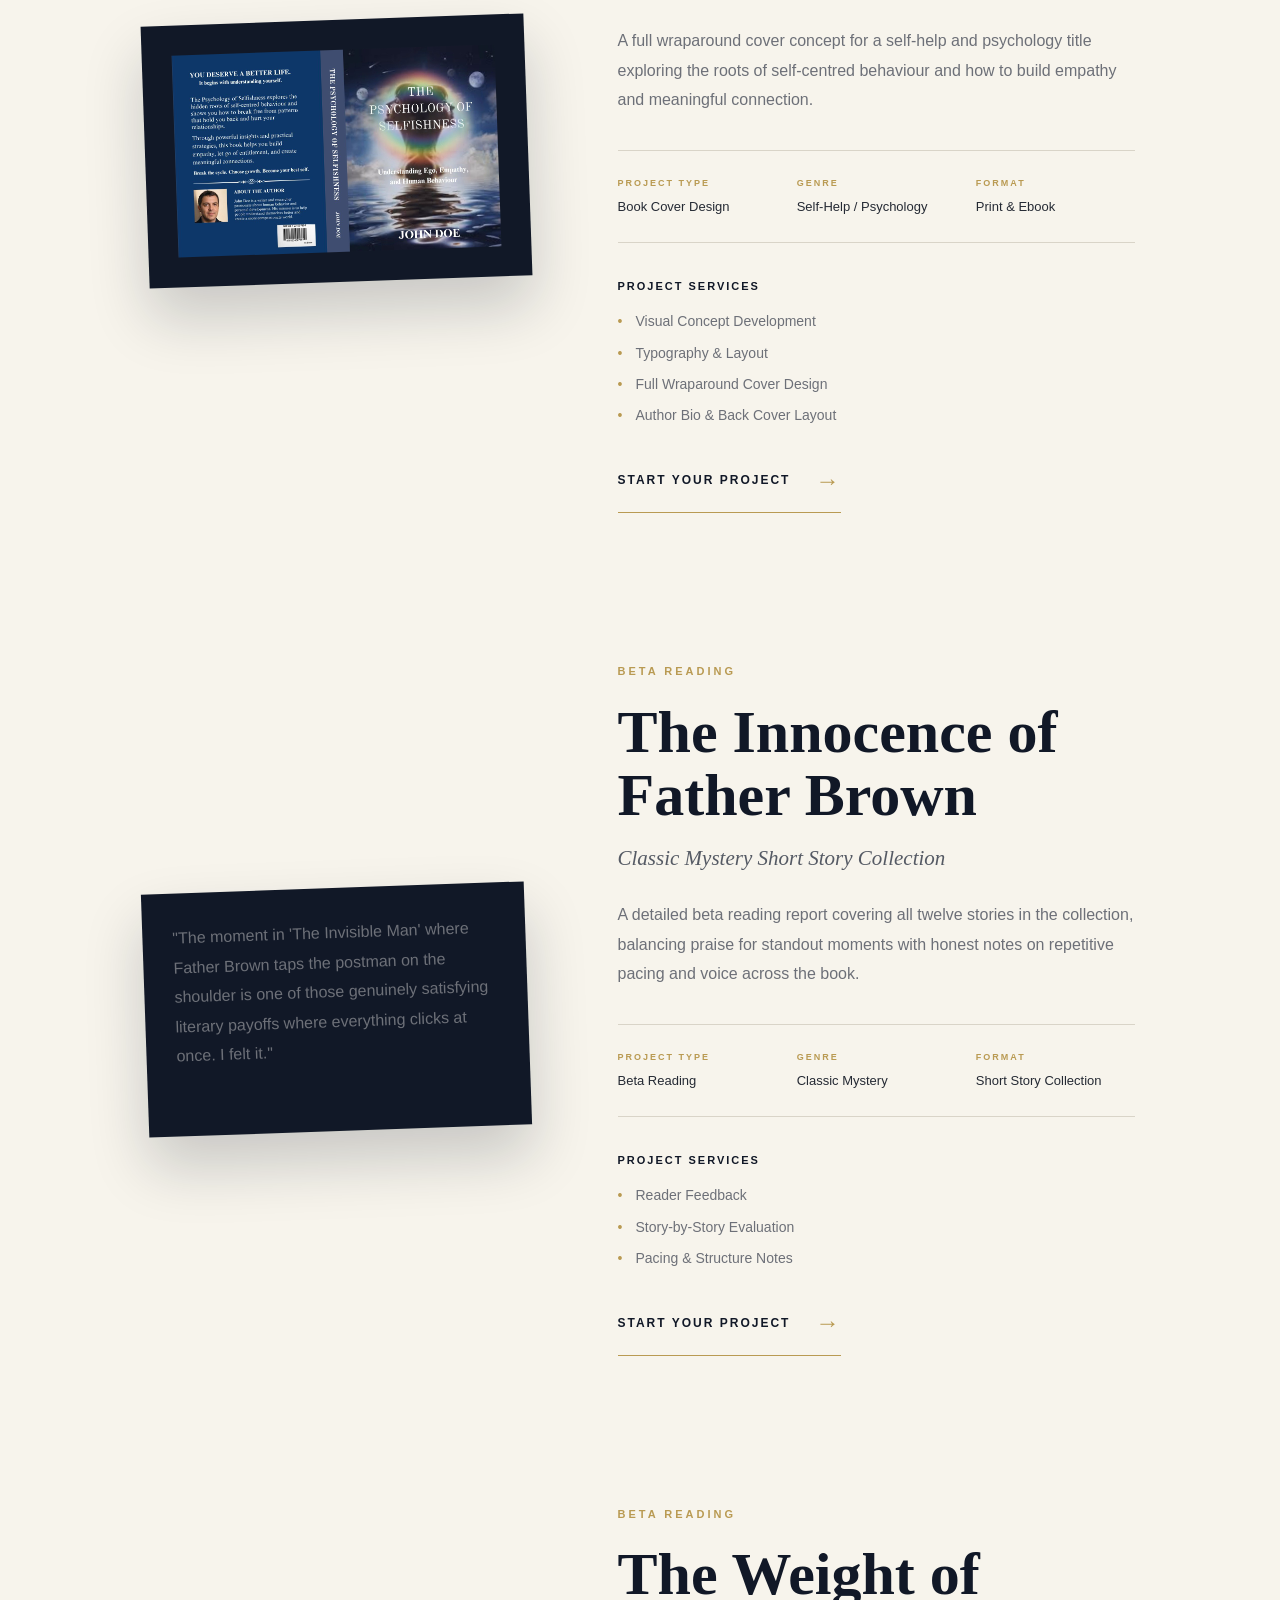
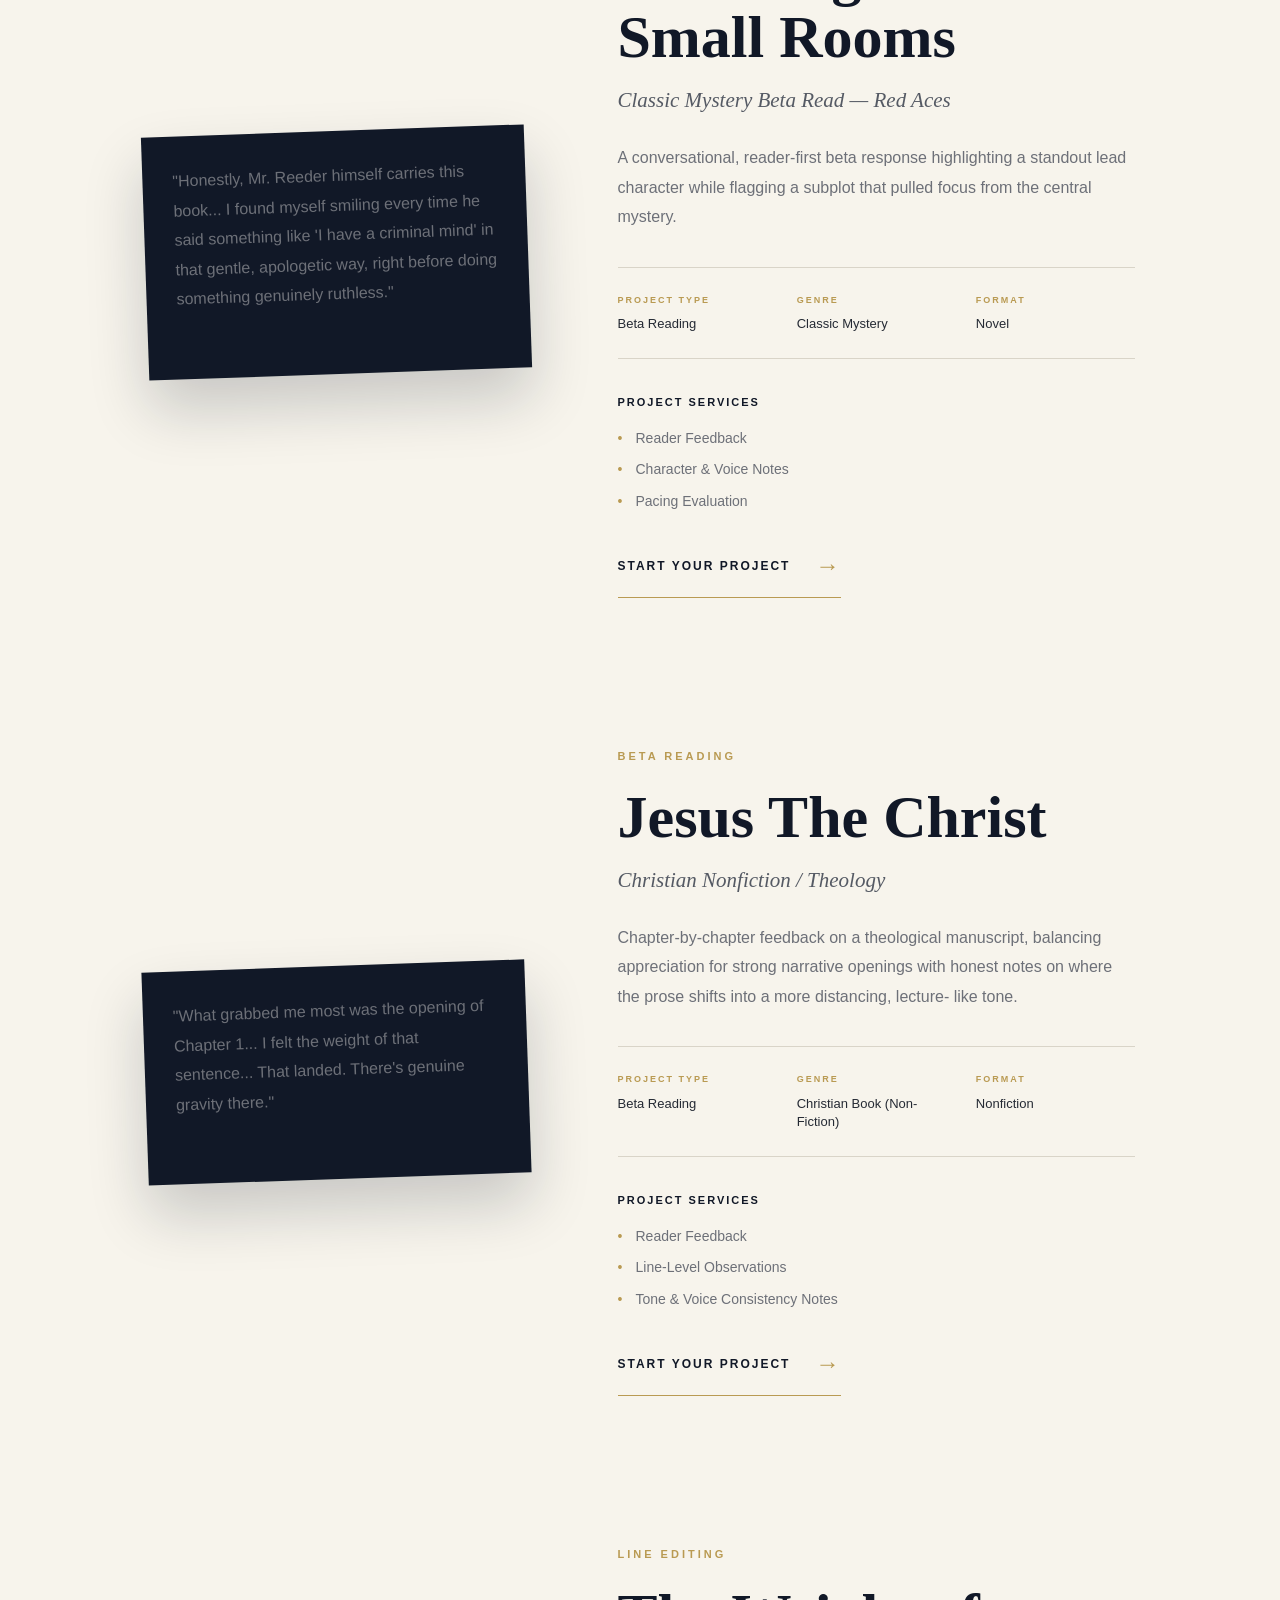
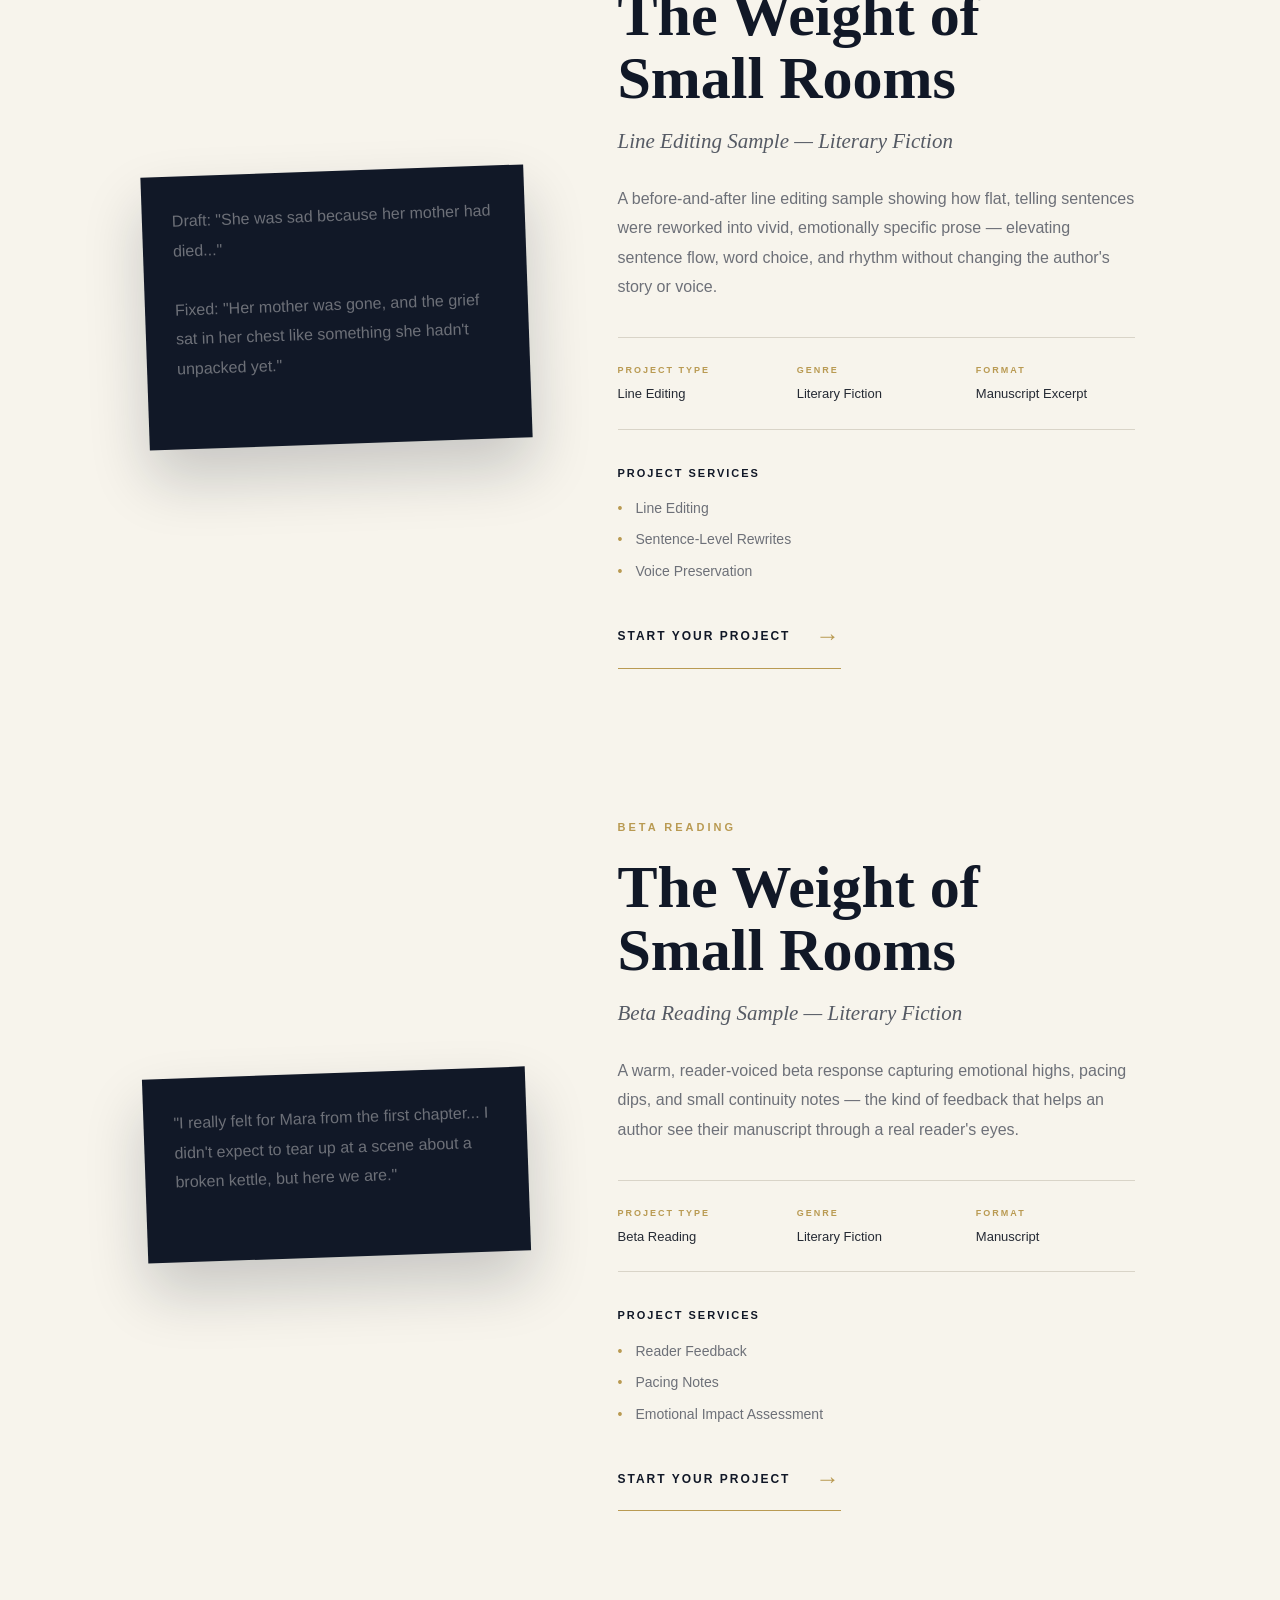
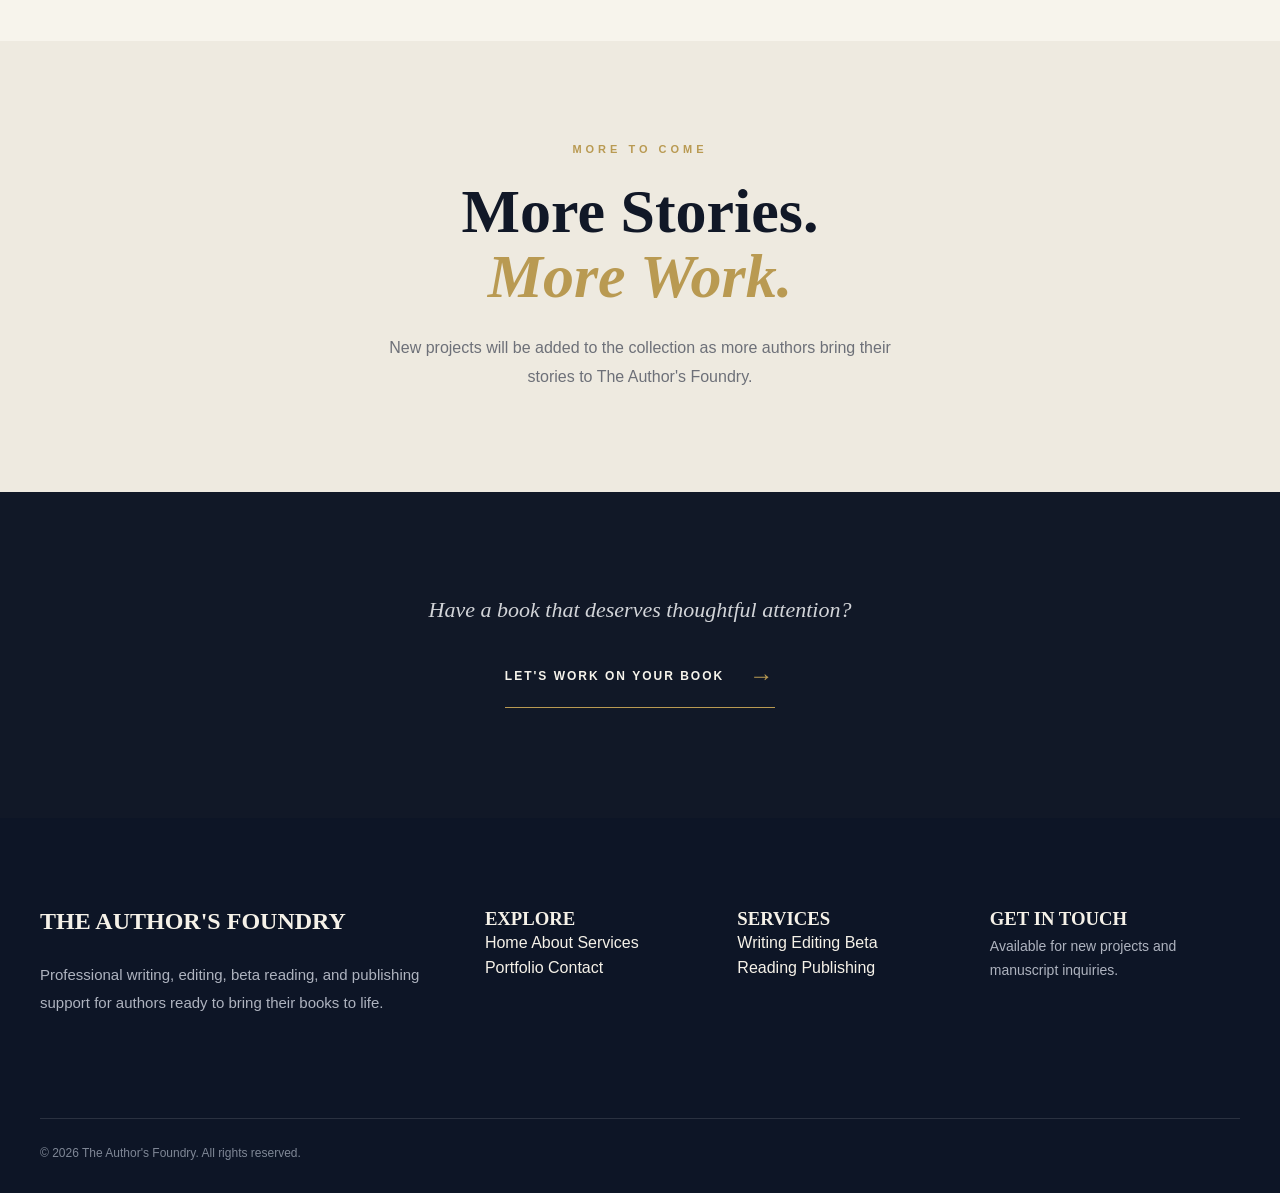
==== commit 6225f185: "portfolio.html" ====
--- a/portfolio.html
+++ b/portfolio.html
@@ -234,35 +234,12 @@
 
         <div class="portfolio-featured-cover">
 
-            <h1>Beta Reader Feedback</h1>
-
-<p>
-  <strong>Project Title:</strong> THE INNOCENCE OF FATHER BROWN<br>
-  <strong>Alpha Reader:</strong> Joy<br>
-  <strong>Date:</strong> June 15, 2026
-</p>
-
-<h2>My Detailed Report</h2>
-
-<p>
-  Honestly, reading through this collection felt like being pulled into a very particular world,
-  one where the pleasure is almost entirely in the slow unraveling. Chesterton writes with this
-  wonderful confidence, like he knows something you don't and is enjoying watching you fumble
-  toward it. That quality is genuinely charming, and in the strongest stories like
-  <em>"The Blue Cross"</em> and <em>"The Invisible Man,"</em> it works beautifully.
-</p>
-
-<p>
-  The moment in <em>"The Invisible Man"</em> where Father Brown taps the postman on the shoulder
-  is one of those genuinely satisfying literary payoffs where everything clicks at once.
-  I felt it.
-</p>
-
-<p>
-  What gets a little wearing, though, is that Chesterton's voice barely changes across twelve
-  stories. Father Brown explains things in the same philosophical cadence in story after story,
-  and after a while the reveals start feeling more like lectures than discoveries.
-</p>
+            <p class="portfolio-project-description">
+                "The moment in 'The Invisible Man' where Father
+                Brown taps the postman on the shoulder is one of
+                those genuinely satisfying literary payoffs
+                where everything clicks at once. I felt it."
+            </p>
 
         </div>
 
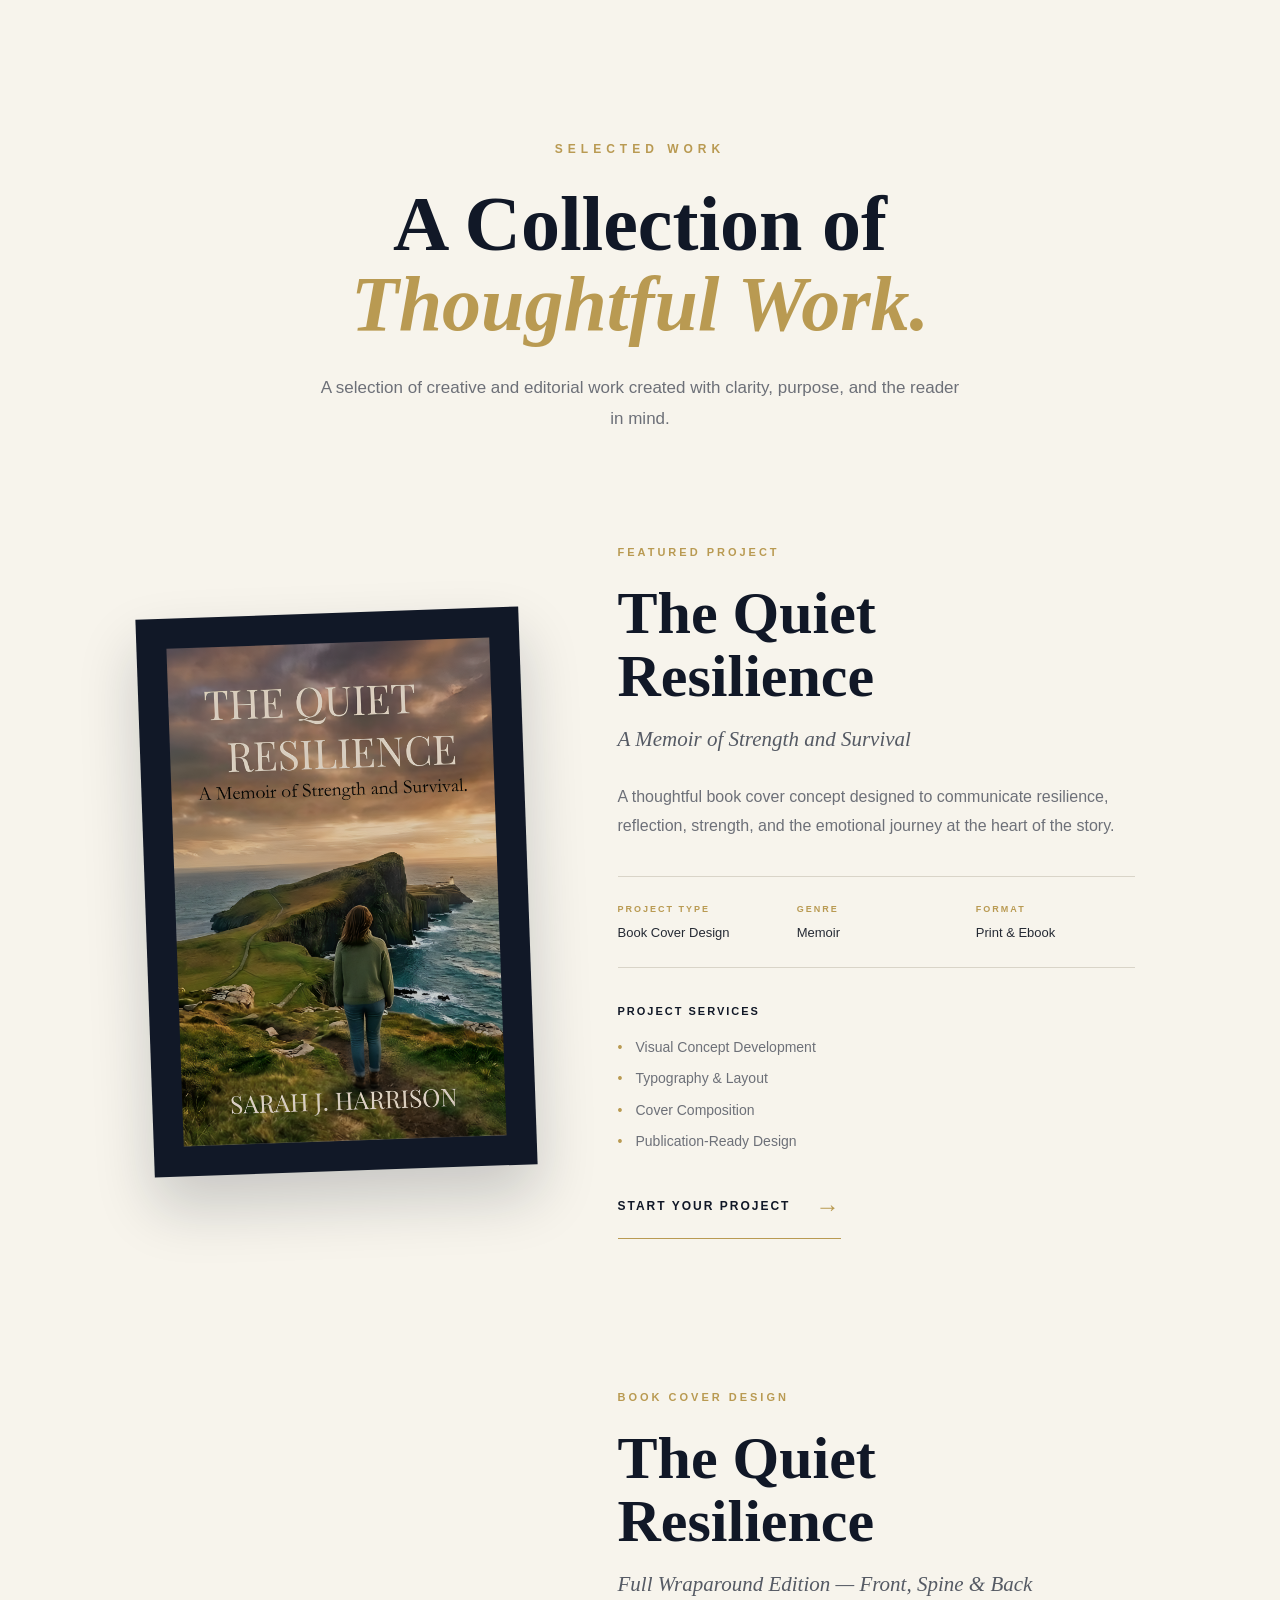
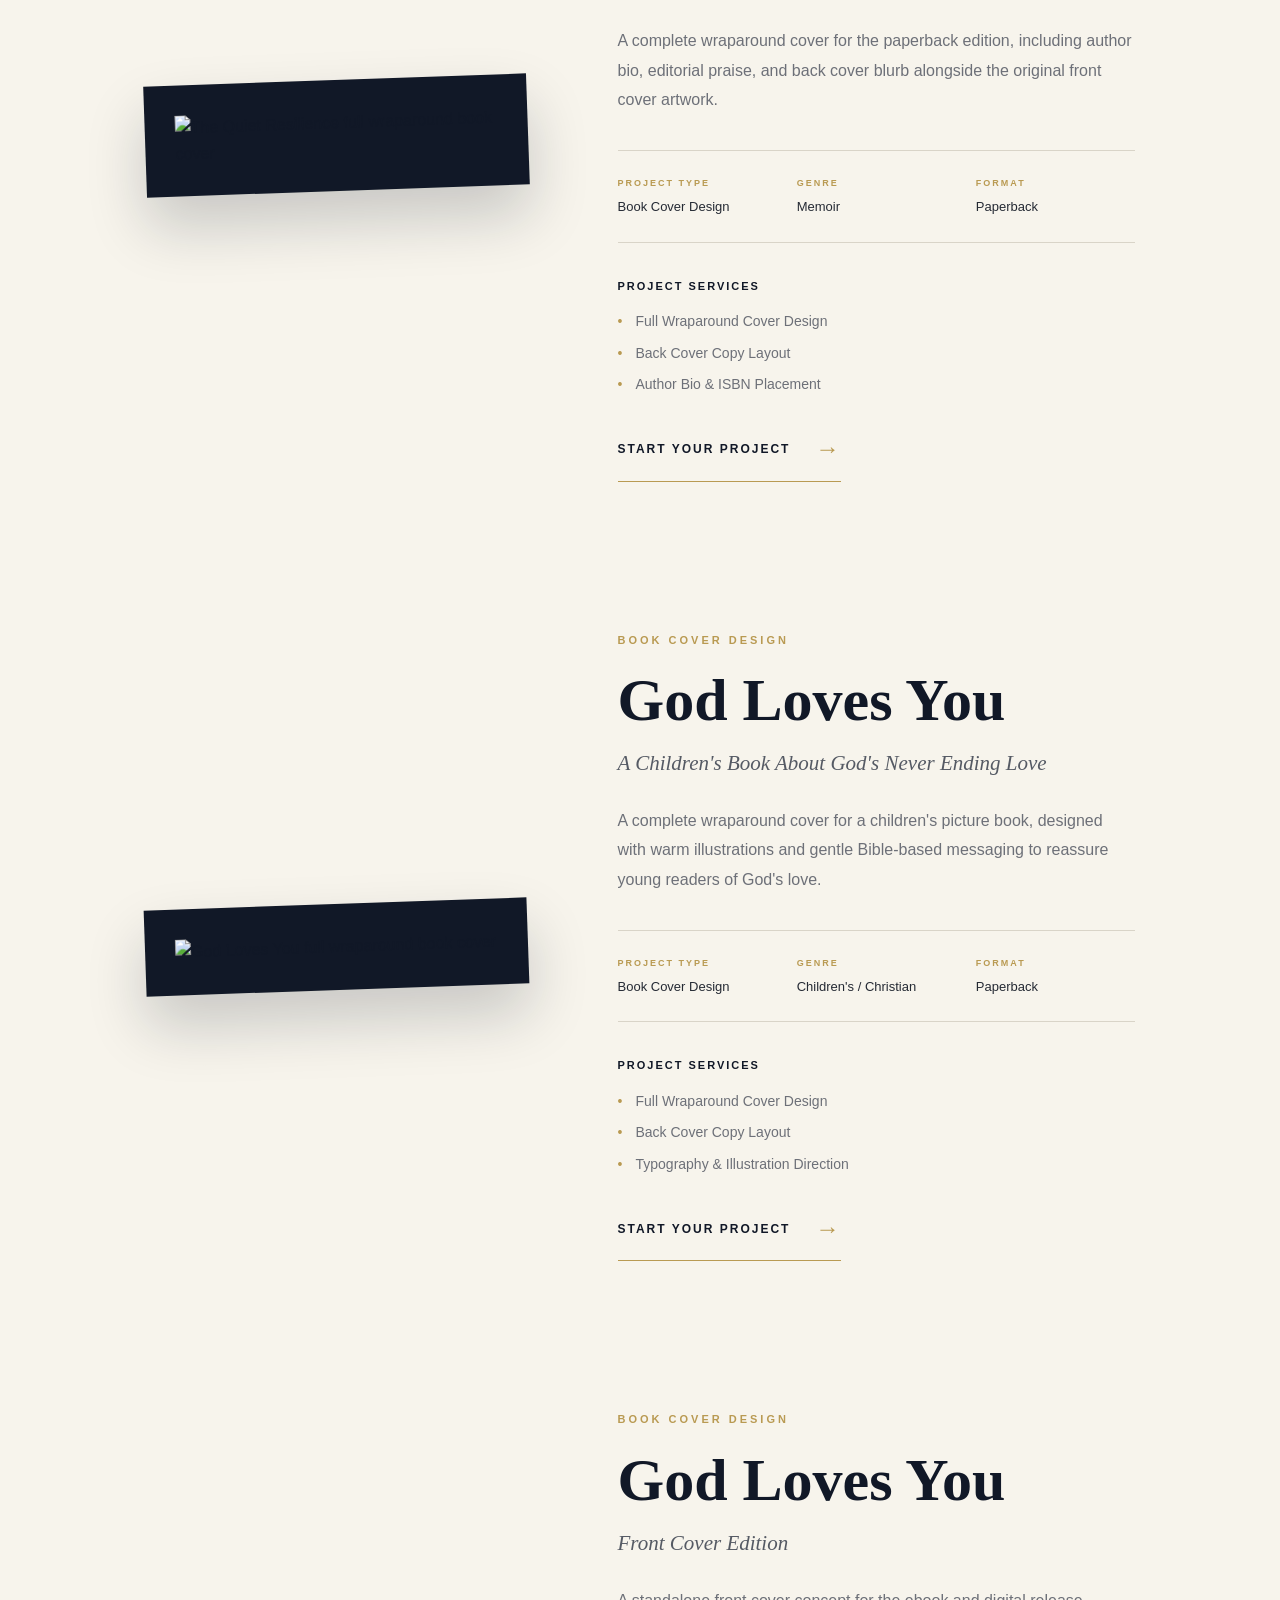
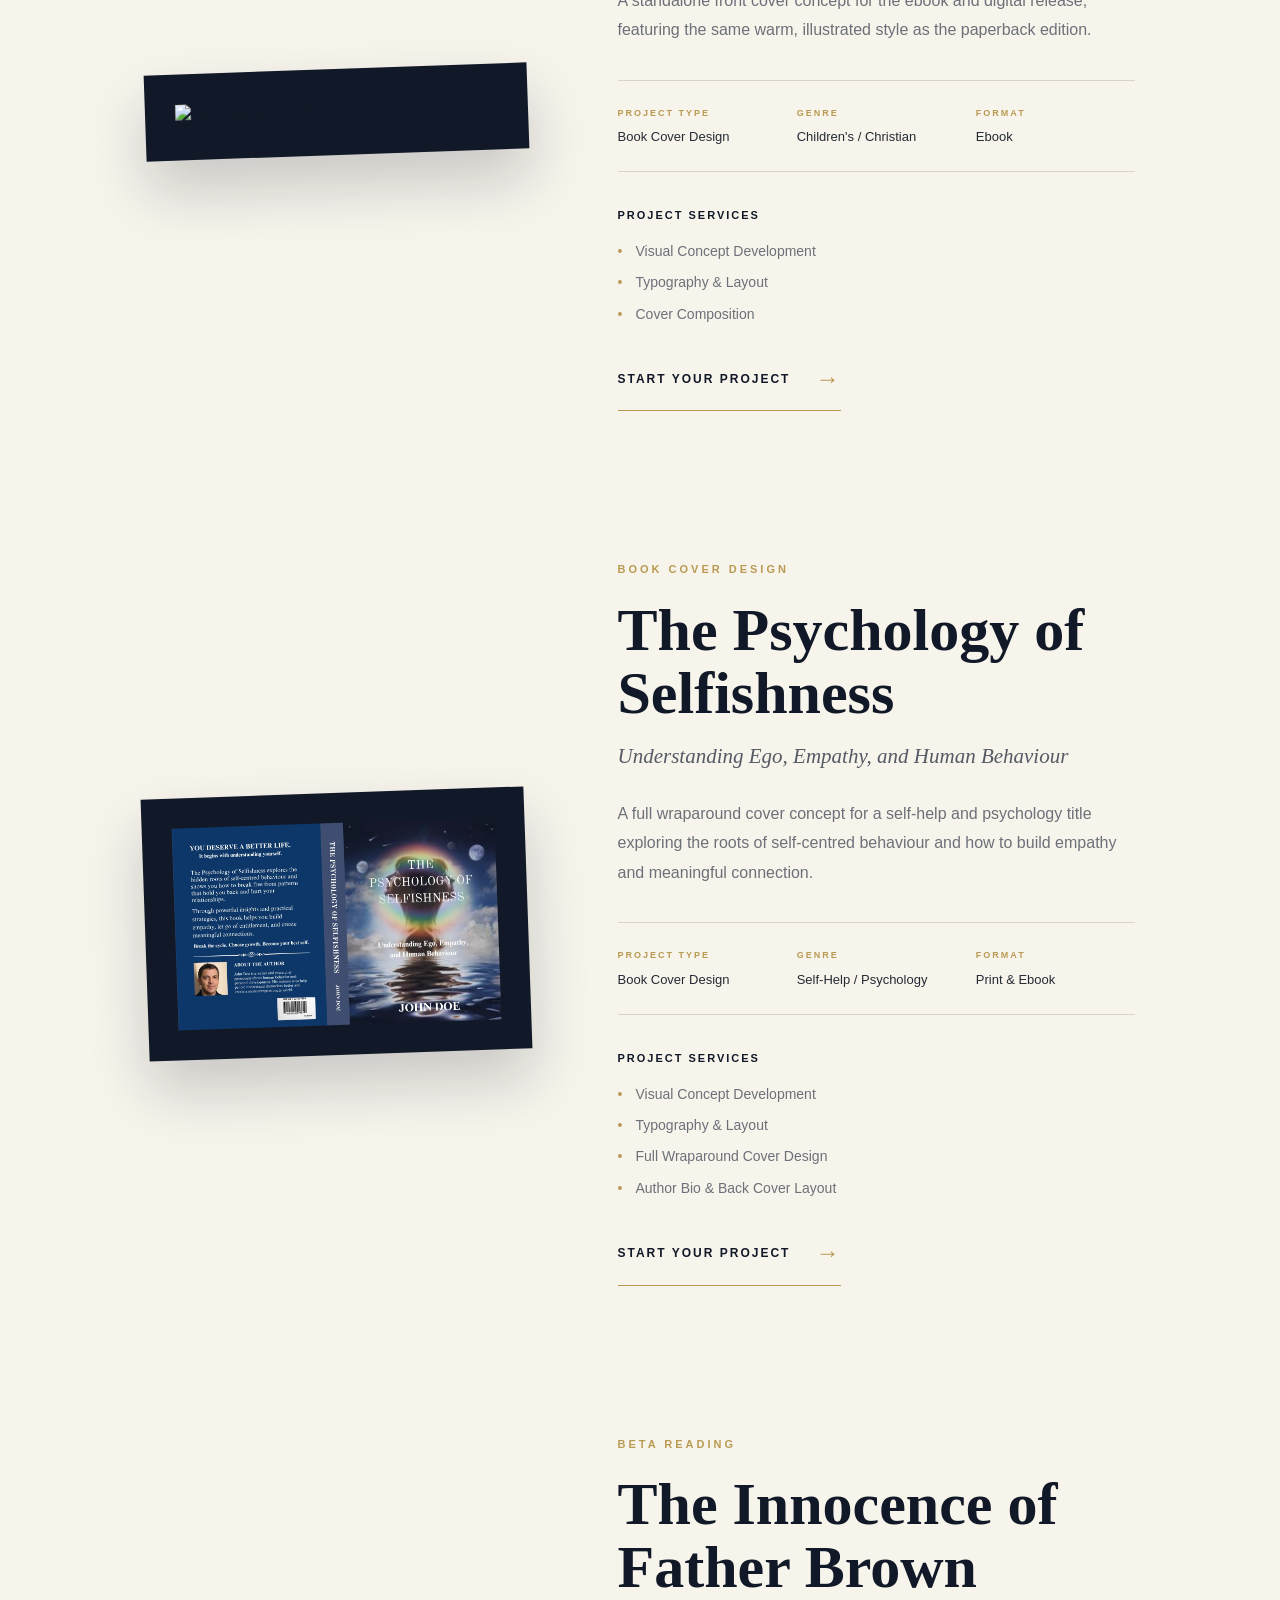
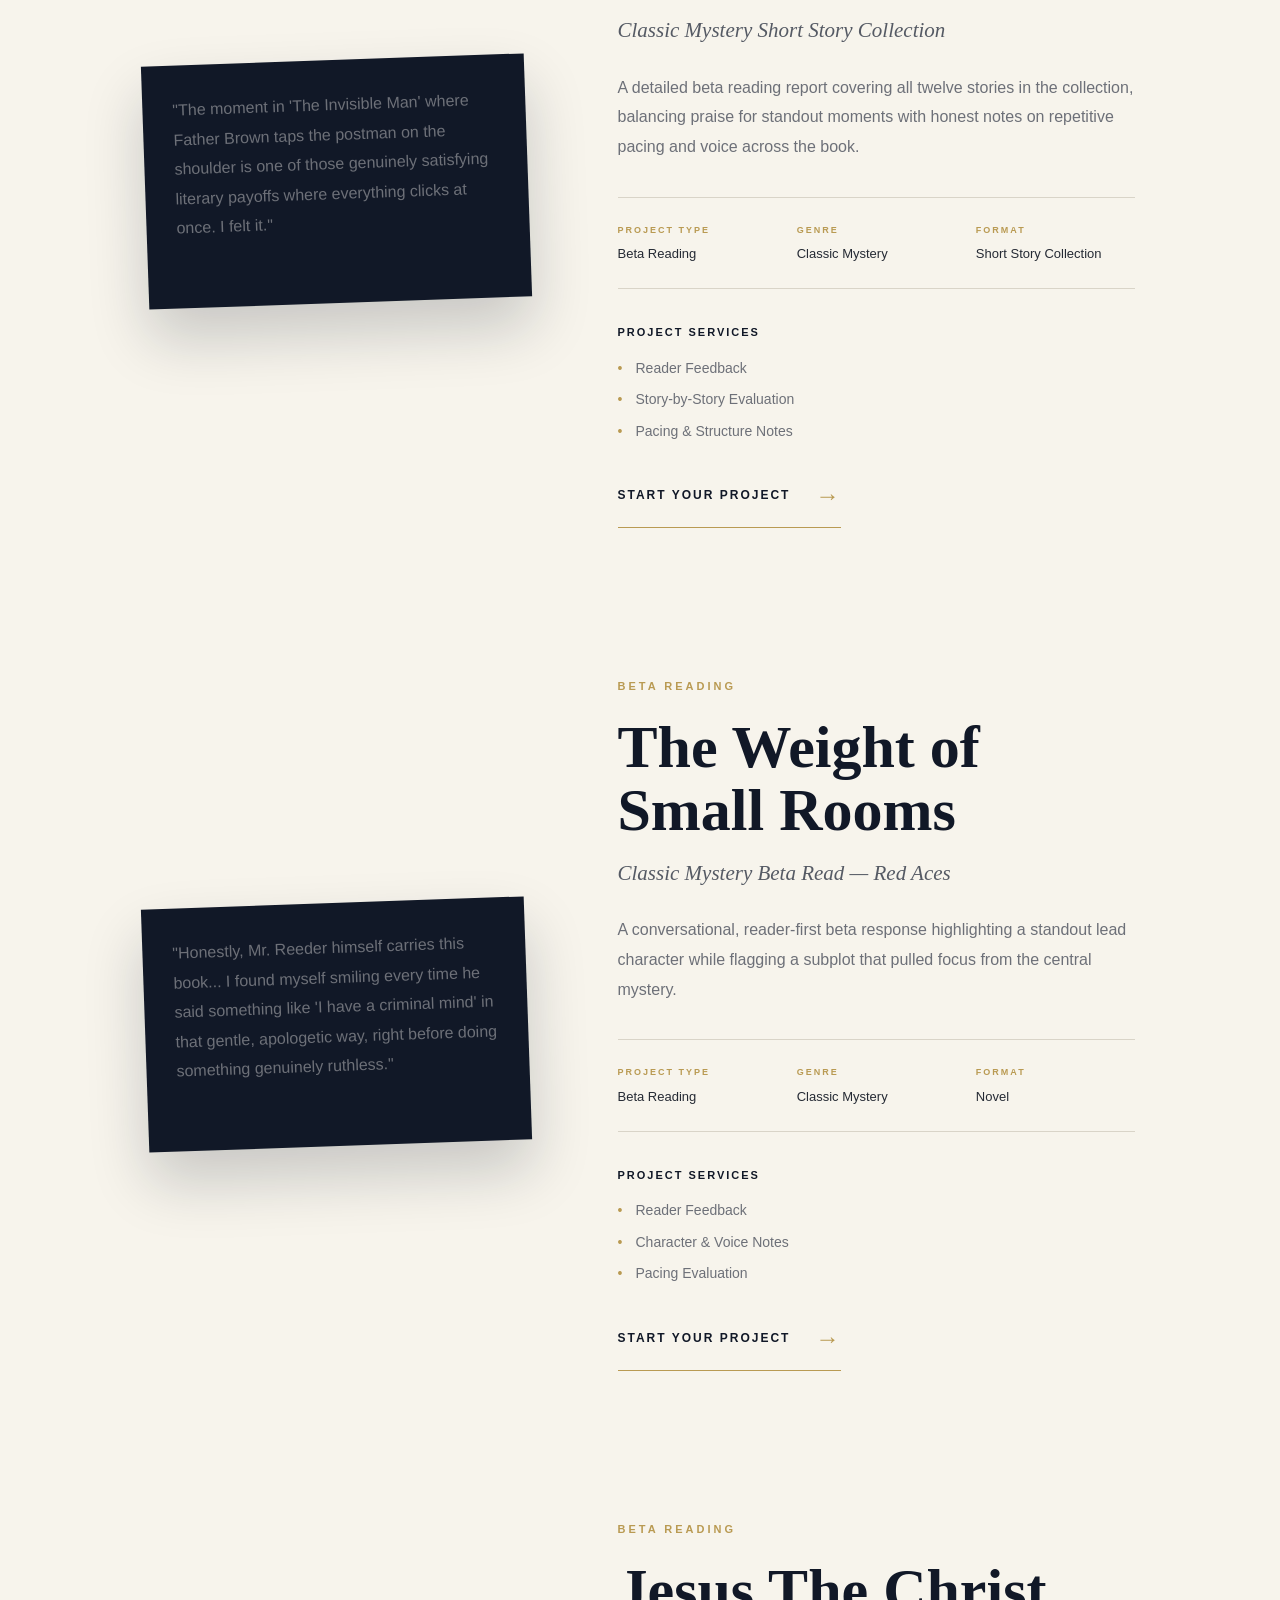
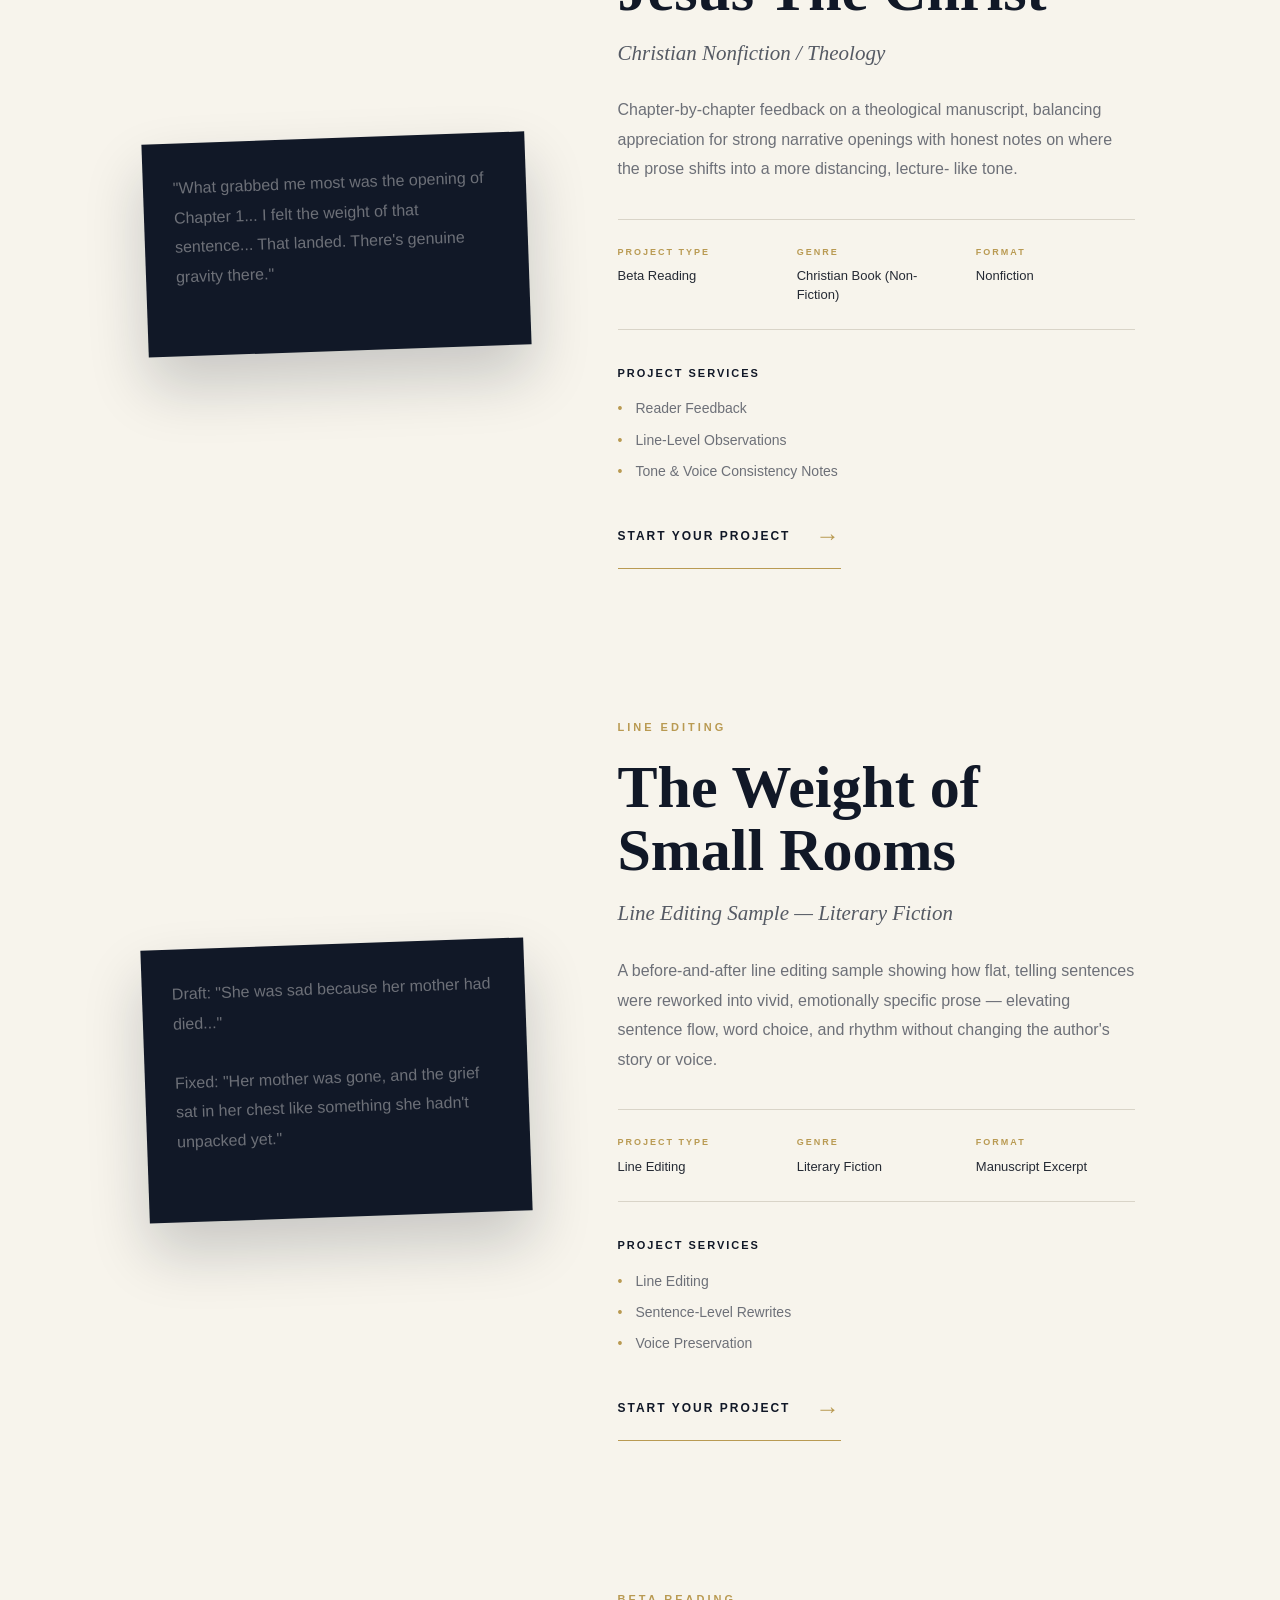
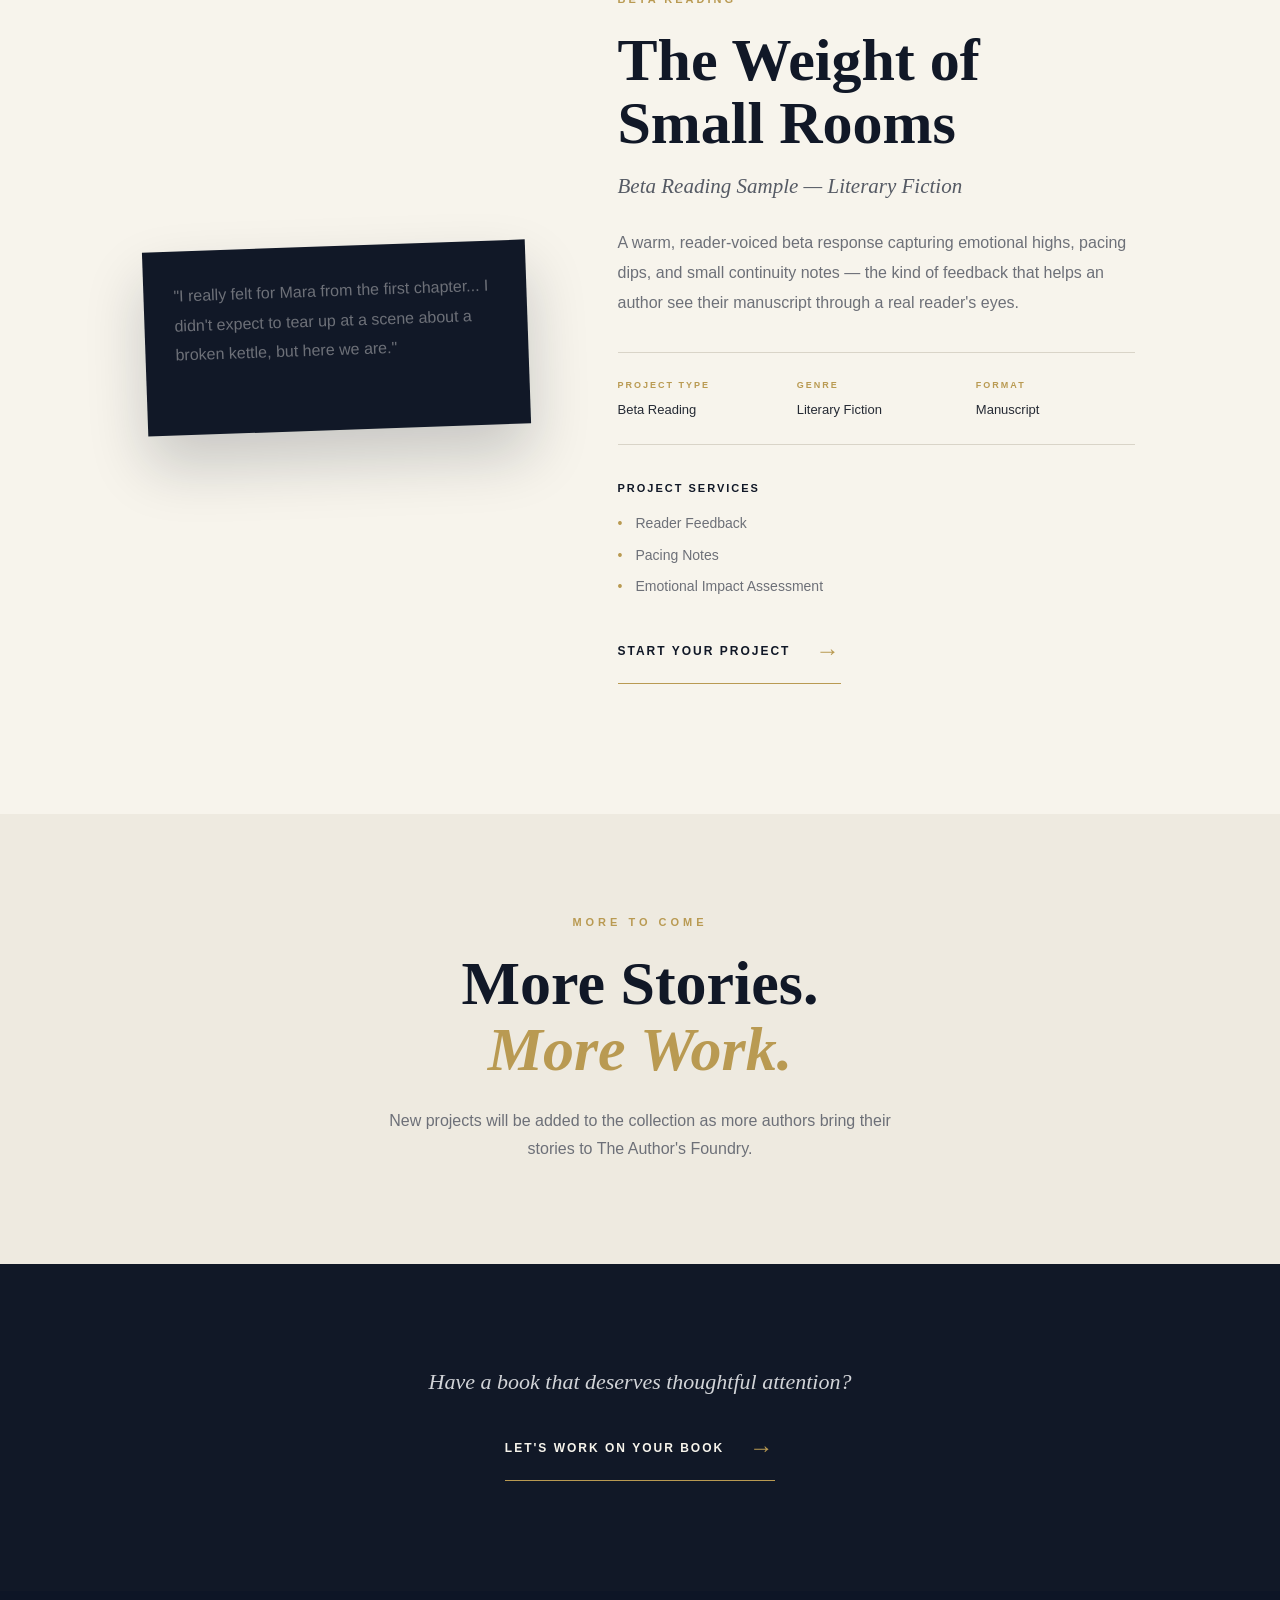
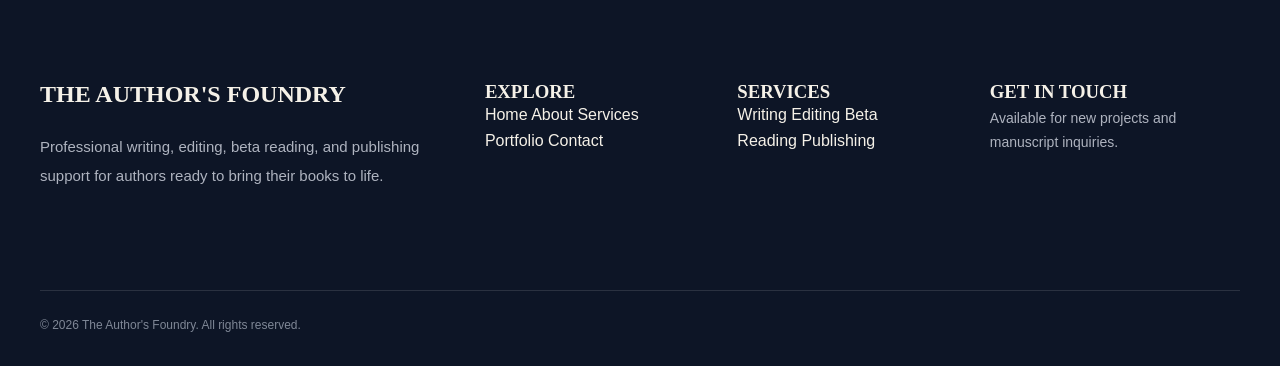
==== commit e526f767: "portfolio.html" ====
--- a/portfolio.html
+++ b/portfolio.html
@@ -69,7 +69,7 @@
 
 
     <!-- =================================
-         PROJECT 1: THE QUIET RESILIENCE
+         PROJECT 1: THE QUIET RESILIENCE (FRONT COVER)
     ================================= -->
 
     <section class="portfolio-featured-project">
@@ -148,7 +148,240 @@
 
 
     <!-- =================================
-         PROJECT 2: THE PSYCHOLOGY OF SELFISHNESS
+         PROJECT 2: THE QUIET RESILIENCE (FULL WRAPAROUND)
+    ================================= -->
+
+    <section class="portfolio-featured-project">
+
+        <div class="portfolio-featured-cover">
+
+            <img
+                src="quiet-resilience-wraparound.jpg"
+                alt="The Quiet Resilience full wraparound book cover"
+            >
+
+        </div>
+
+        <div class="portfolio-featured-content">
+
+            <p class="portfolio-project-category">
+                BOOK COVER DESIGN
+            </p>
+
+            <h2>
+                The Quiet Resilience
+            </h2>
+
+            <p class="portfolio-project-subtitle">
+                Full Wraparound Edition — Front, Spine & Back
+            </p>
+
+            <p class="portfolio-project-description">
+                A complete wraparound cover for the paperback
+                edition, including author bio, editorial praise,
+                and back cover blurb alongside the original
+                front cover artwork.
+            </p>
+
+            <div class="portfolio-project-details">
+
+                <div>
+                    <span>PROJECT TYPE</span>
+                    <strong>Book Cover Design</strong>
+                </div>
+
+                <div>
+                    <span>GENRE</span>
+                    <strong>Memoir</strong>
+                </div>
+
+                <div>
+                    <span>FORMAT</span>
+                    <strong>Paperback</strong>
+                </div>
+
+            </div>
+
+            <div class="portfolio-services">
+
+                <p>PROJECT SERVICES</p>
+
+                <ul>
+                    <li>Full Wraparound Cover Design</li>
+                    <li>Back Cover Copy Layout</li>
+                    <li>Author Bio & ISBN Placement</li>
+                </ul>
+
+            </div>
+
+            <a href="index.html#contact" class="portfolio-project-button">
+                START YOUR PROJECT
+                <span>→</span>
+            </a>
+
+        </div>
+
+    </section>
+
+
+
+    <!-- =================================
+         PROJECT 3: GOD LOVES YOU (FULL WRAPAROUND)
+    ================================= -->
+
+    <section class="portfolio-featured-project">
+
+        <div class="portfolio-featured-cover">
+
+            <img
+                src="god-loves-you-wraparound.jpg"
+                alt="God Loves You full wraparound book cover"
+            >
+
+        </div>
+
+        <div class="portfolio-featured-content">
+
+            <p class="portfolio-project-category">
+                BOOK COVER DESIGN
+            </p>
+
+            <h2>
+                God Loves You
+            </h2>
+
+            <p class="portfolio-project-subtitle">
+                A Children's Book About God's Never Ending Love
+            </p>
+
+            <p class="portfolio-project-description">
+                A complete wraparound cover for a children's
+                picture book, designed with warm illustrations
+                and gentle Bible-based messaging to reassure
+                young readers of God's love.
+            </p>
+
+            <div class="portfolio-project-details">
+
+                <div>
+                    <span>PROJECT TYPE</span>
+                    <strong>Book Cover Design</strong>
+                </div>
+
+                <div>
+                    <span>GENRE</span>
+                    <strong>Children's / Christian</strong>
+                </div>
+
+                <div>
+                    <span>FORMAT</span>
+                    <strong>Paperback</strong>
+                </div>
+
+            </div>
+
+            <div class="portfolio-services">
+
+                <p>PROJECT SERVICES</p>
+
+                <ul>
+                    <li>Full Wraparound Cover Design</li>
+                    <li>Back Cover Copy Layout</li>
+                    <li>Typography & Illustration Direction</li>
+                </ul>
+
+            </div>
+
+            <a href="index.html#contact" class="portfolio-project-button">
+                START YOUR PROJECT
+                <span>→</span>
+            </a>
+
+        </div>
+
+    </section>
+
+
+
+    <!-- =================================
+         PROJECT 4: GOD LOVES YOU (FRONT COVER)
+    ================================= -->
+
+    <section class="portfolio-featured-project">
+
+        <div class="portfolio-featured-cover">
+
+            <img
+                src="god-loves-you-cover.jpg"
+                alt="God Loves You front book cover"
+            >
+
+        </div>
+
+        <div class="portfolio-featured-content">
+
+            <p class="portfolio-project-category">
+                BOOK COVER DESIGN
+            </p>
+
+            <h2>
+                God Loves You
+            </h2>
+
+            <p class="portfolio-project-subtitle">
+                Front Cover Edition
+            </p>
+
+            <p class="portfolio-project-description">
+                A standalone front cover concept for the ebook
+                and digital release, featuring the same warm,
+                illustrated style as the paperback edition.
+            </p>
+
+            <div class="portfolio-project-details">
+
+                <div>
+                    <span>PROJECT TYPE</span>
+                    <strong>Book Cover Design</strong>
+                </div>
+
+                <div>
+                    <span>GENRE</span>
+                    <strong>Children's / Christian</strong>
+                </div>
+
+                <div>
+                    <span>FORMAT</span>
+                    <strong>Ebook</strong>
+                </div>
+
+            </div>
+
+            <div class="portfolio-services">
+
+                <p>PROJECT SERVICES</p>
+
+                <ul>
+                    <li>Visual Concept Development</li>
+                    <li>Typography & Layout</li>
+                    <li>Cover Composition</li>
+                </ul>
+
+            </div>
+
+            <a href="index.html#contact" class="portfolio-project-button">
+                START YOUR PROJECT
+                <span>→</span>
+            </a>
+
+        </div>
+
+    </section>
+
+
+
+    <!-- =================================
+         PROJECT 5: THE PSYCHOLOGY OF SELFISHNESS
     ================================= -->
 
     <section class="portfolio-featured-project">
@@ -227,7 +460,7 @@
 
 
     <!-- =================================
-         PROJECT 3: THE INNOCENCE OF FATHER BROWN
+         PROJECT 6: THE INNOCENCE OF FATHER BROWN
     ================================= -->
 
     <section class="portfolio-featured-project">
@@ -307,7 +540,7 @@
 
 
     <!-- =================================
-         PROJECT 4: RED ACES (THE WEIGHT OF SMALL ROOMS)
+         PROJECT 7: RED ACES (THE WEIGHT OF SMALL ROOMS)
     ================================= -->
 
     <section class="portfolio-featured-project">
@@ -388,7 +621,7 @@
 
 
     <!-- =================================
-         PROJECT 5: JESUS THE CHRIST
+         PROJECT 8: JESUS THE CHRIST
     ================================= -->
 
     <section class="portfolio-featured-project">
@@ -468,7 +701,7 @@
 
 
     <!-- =================================
-         PROJECT 6: LINE EDITING SAMPLE
+         PROJECT 9: LINE EDITING SAMPLE
     ================================= -->
 
     <section class="portfolio-featured-project">
@@ -549,7 +782,7 @@
 
 
     <!-- =================================
-         PROJECT 7: BETA READING - LITERARY FICTION
+         PROJECT 10: BETA READING - LITERARY FICTION
     ================================= -->
 
     <section class="portfolio-featured-project">
